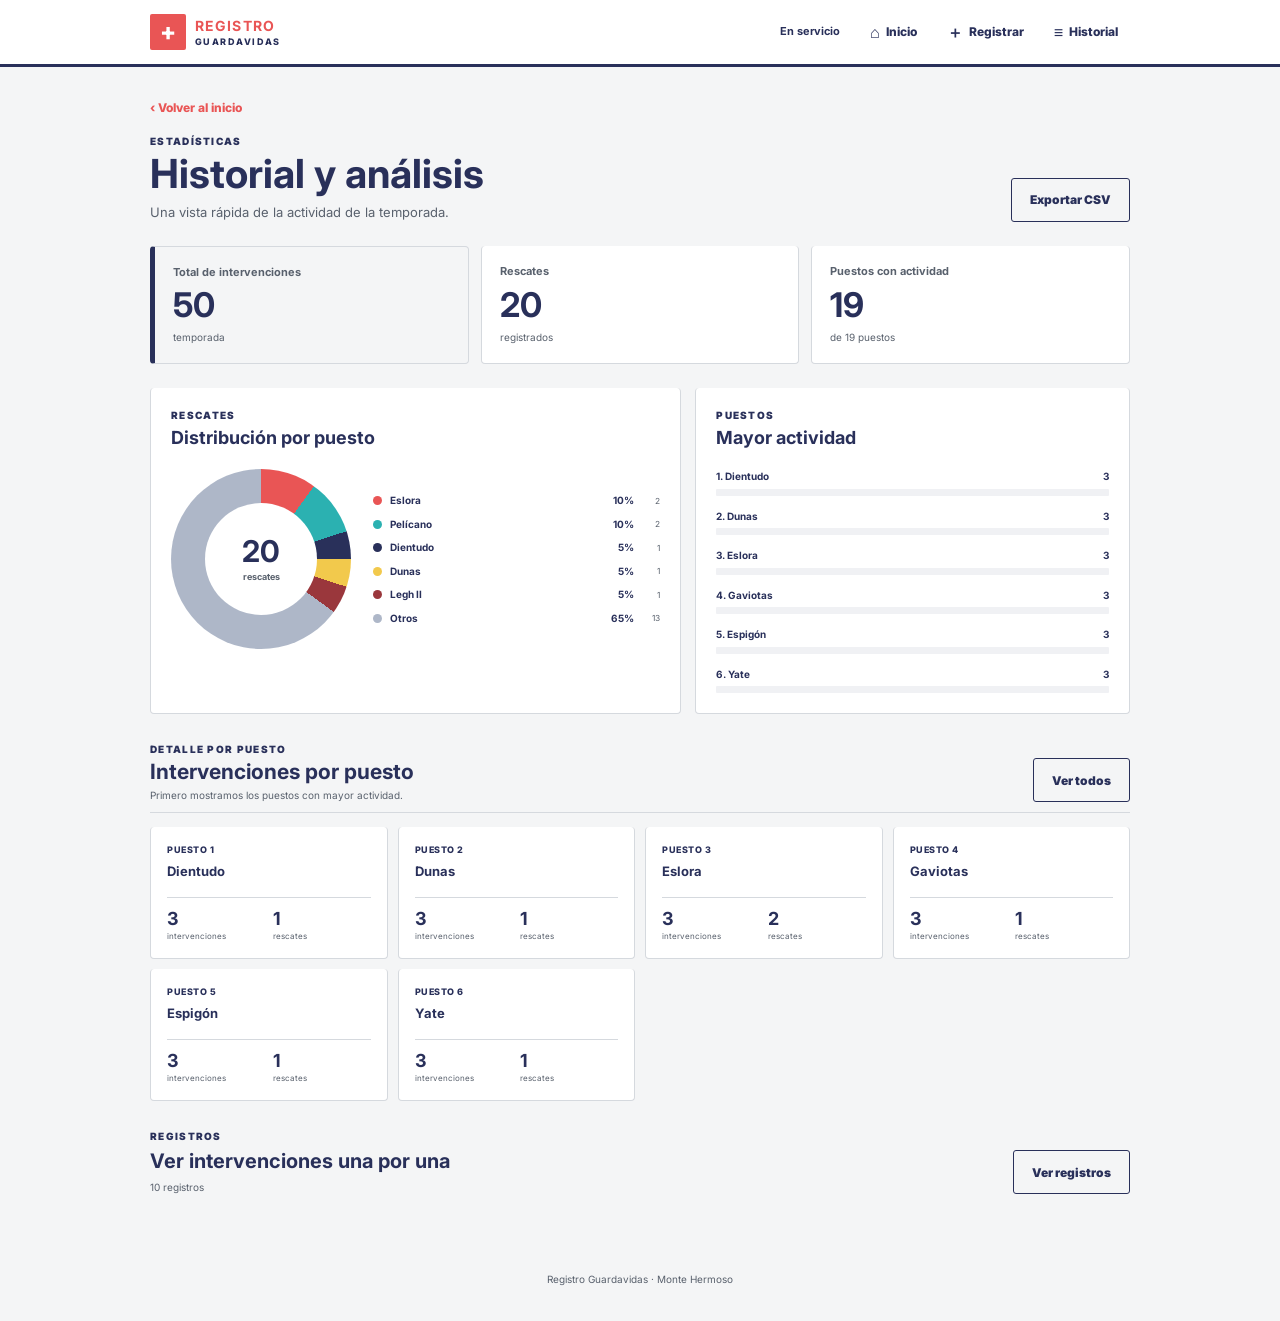
==== history.html @ 240eef33 "Volver al diseño anterior a la unificación visual" ====
<!DOCTYPE html>
<html lang="es">
<head>
  <meta charset="UTF-8">
  <meta name="viewport" content="width=device-width, initial-scale=1.0, viewport-fit=cover">
  <meta name="theme-color" content="#E95555">
  <meta name="description" content="Historial de intervenciones de guardavidas.">
  <title>Historial · Registro Guardavidas</title>
  <link rel="preconnect" href="https://fonts.googleapis.com">
  <link rel="preconnect" href="https://fonts.gstatic.com" crossorigin>
  <link href="https://fonts.googleapis.com/css2?family=Inter:wght@400;500;600;700;800&display=swap" rel="stylesheet">
  <link rel="stylesheet" href="css/style.css">
  <link rel="manifest" href="manifest.json">
</head>

<body class="page-history">
  <header class="app-header">
    <div class="app-header-inner">
      <a href="index.html" class="brand" aria-label="Registro Guardavidas - Inicio">
        <span class="brand-icon" aria-hidden="true">+</span>
        <span class="brand-copy">
          <strong>REGISTRO</strong>
          <small>GUARDAVIDAS</small>
        </span>
      </a>

      <div class="header-status">
        <span class="status-dot" aria-hidden="true"></span>
        <span>En servicio</span>
      </div>

      <button class="menu-btn" id="menuBtn" aria-label="Abrir menú" aria-expanded="false">☰</button>

      <nav class="nav" id="nav" aria-label="Navegación principal">
        <a href="index.html"><span class="nav-icon">⌂</span><span>Inicio</span></a>
        <a href="register.html"><span class="nav-icon">＋</span><span>Registrar</span></a>
        <a href="history.html" aria-current="page"><span class="nav-icon">≡</span><span>Historial</span></a>
      </nav>
    </div>
  </header>

  <main class="app-shell history-shell">
    <section class="history-page" aria-labelledby="history-title">
      <div class="history-page-head">
        <a href="index.html" class="back-link">‹ Volver al inicio</a>
        <span class="section-kicker">ESTADÍSTICAS</span>
        <div class="history-page-title">
          <div>
            <h1 id="history-title">Historial y análisis</h1>
            <p>Una vista rápida de la actividad de la temporada.</p>
          </div>
          <button class="btn btn-secondary small-btn" id="exportBtn" type="button">Exportar CSV</button>
        </div>
      </div>

      <section class="history-overview" aria-label="Resumen general">
        <article class="history-overview-card primary">
          <span>Total de intervenciones</span>
          <strong id="historyTotal">0</strong>
          <small>temporada</small>
        </article>

        <article class="history-overview-card">
          <span>Rescates</span>
          <strong id="historyRescues">0</strong>
          <small>registrados</small>
        </article>

        <article class="history-overview-card">
          <span>Puestos con actividad</span>
          <strong id="historyActivePosts">0</strong>
          <small>de 19 puestos</small>
        </article>
      </section>

      <section class="analytics-grid" aria-label="Gráficos">
        <article class="analytics-card rescue-chart-card">
          <div class="analytics-card-head">
            <div>
              <span class="section-kicker">RESCATES</span>
              <h2>Distribución por puesto</h2>
            </div>
          </div>

          <div class="donut-layout">
            <div class="donut-chart" id="rescueDonut" aria-label="Distribución porcentual de rescates por puesto">
              <div class="donut-center">
                <strong id="rescueDonutTotal">0</strong>
                <span>rescates</span>
              </div>
            </div>

            <div class="donut-legend" id="rescueLegend"></div>
          </div>
        </article>

        <article class="analytics-card">
          <div class="analytics-card-head">
            <div>
              <span class="section-kicker">PUESTOS</span>
              <h2>Mayor actividad</h2>
            </div>
          </div>

          <div class="post-ranking" id="postRanking"></div>
        </article>
      </section>

      <section class="posts-section" aria-labelledby="posts-title">
        <div class="section-bar posts-heading">
          <div>
            <span class="section-kicker">DETALLE POR PUESTO</span>
            <h2 id="posts-title">Intervenciones por puesto</h2>
            <p class="section-helper">Primero mostramos los puestos con mayor actividad.</p>
          </div>
          <button type="button" class="btn btn-secondary small-btn" id="togglePostsBtn" aria-expanded="false">Ver todos</button>
        </div>

        <div class="post-cards-grid" id="postCards"></div>
      </section>

      <section class="records-section" aria-labelledby="records-title">
        <div class="records-toggle-row">
          <div>
            <span class="section-kicker">REGISTROS</span>
            <h2 id="records-title">Ver intervenciones una por una</h2>
            <p class="section-helper" id="recordsCount">0 registros</p>
          </div>
          <button class="btn btn-secondary small-btn" id="toggleRecordsBtn" type="button" aria-expanded="false">
            Ver registros
          </button>
        </div>

        <div class="records-panel" id="recordsPanel" hidden>
          <div class="filters-card">
            <div class="filters">
              <div class="field">
                <label for="filterMonth">Mes</label>
                <input type="month" id="filterMonth">
              </div>

              <div class="field">
                <label for="filterType">Tipo</label>
                <select id="filterType">
                  <option value="">Todos</option>
                  <option value="Rescate">Rescate</option>
                  <option value="Asistencia en agua">Asistencia en agua</option>
                  <option value="Asistencia fuera del agua">Asistencia fuera del agua</option>
                  <option value="Primeros auxilios">Primeros auxilios</option>
                  <option value="Rescate con semirrígido">Rescate con semirrígido</option>
                  <option value="Prevención">Prevención</option>
                  <option value="Otro">Otro</option>
                </select>
              </div>

              <div class="field">
                <label for="filterPost">Puesto</label>
                <select id="filterPost">
                  <option value="">Todos los puestos</option>
                  <option value="Dientudo">1 - Dientudo</option>
                  <option value="Dunas">2 - Dunas</option>
                  <option value="Eslora">3 - Eslora</option>
                  <option value="Gaviotas">4 - Gaviotas</option>
                  <option value="Espigón">5 - Espigón</option>
                  <option value="Yate">6 - Yate</option>
                  <option value="Tamarisco">7 - Tamarisco</option>
                  <option value="Piedra Buena">8 - Piedra Buena</option>
                  <option value="Legh II">9 - Legh II</option>
                  <option value="Puesto Central">10 - Puesto Central</option>
                  <option value="Pelícano">11 - Pelícano</option>
                  <option value="Asolú">12 - Asolú</option>
                  <option value="Rambla">13 - Rambla</option>
                  <option value="Peatonal">14 - Peatonal</option>
                  <option value="Goleta">15 - Goleta</option>
                  <option value="Complejo">16 - Complejo</option>
                  <option value="Sorzales">17 - Sorzales</option>
                  <option value="Gavilán">18 - Gavilán</option>
                  <option value="Villa Caballero">19 - Villa Caballero</option>
                </select>
              </div>
            </div>
          </div>

          <div class="history-list" id="historyList"></div>

          <div class="empty-state" id="emptyState">
            <span class="empty-icon">＋</span>
            <strong>No hay registros con esos filtros</strong>
            <p>Probá cambiando el mes, tipo o puesto.</p>
          </div>
        </div>
      </section>
    </section>
  </main>

  <footer class="app-footer">
    <span>Registro Guardavidas · Monte Hermoso</span>
  </footer>

  <script src="js/app.js"></script>
</body>
</html>
---- css/style.css ----
* {
  margin: 0;
  padding: 0;
  box-sizing: border-box;
}

:root {
  --red: #E95555;
  --red-dark: #9A373C;
  --red-soft: #FCEAEA;
  --blue: #29305A;
  --blue-soft: #ECEEF6;
  --green: #2BB1B1;
  --green-soft: #E7F7F7;
  --white: #ffffff;
  --background: #F7F7F5;
  --surface: #ffffff;
  --text: #29305A;
  --muted: #697080;
  --border: #E2E3E8;
  --shadow: 0 8px 24px rgba(41, 48, 90, 0.10);
  --shadow-soft: 0 4px 14px rgba(41, 48, 90, 0.07);
  --radius-lg: 20px;
  --radius-md: 14px;
  --max-width: 980px;
}

html {
  scroll-behavior: smooth;
  background: var(--background);
}

body {
  min-height: 100vh;
  font-family: 'Poppins', Arial, Helvetica, sans-serif;
  background: var(--background);
  color: var(--text);
  line-height: 1.45;
}

button,
input,
select,
textarea {
  font: inherit;
}

a {
  color: inherit;
  text-decoration: none;
}

button,
a,
input,
select,
textarea {
  -webkit-tap-highlight-color: transparent;
}

.app-header {
  position: sticky;
  top: 0;
  z-index: 100;
  border-bottom: 1px solid var(--border);
  background: rgba(255, 255, 255, 0.97);
  backdrop-filter: blur(12px);
}

.app-header-inner {
  width: min(var(--max-width), calc(100% - 32px));
  min-height: 64px;
  margin: 0 auto;
  display: flex;
  align-items: center;
  gap: 18px;
}

.brand {
  display: flex;
  align-items: center;
  gap: 9px;
  margin-right: auto;
}

.brand-icon {
  width: 36px;
  height: 36px;
  display: grid;
  place-items: center;
  border-radius: 11px;
  background: #E95555;
  color: var(--white);
  font-size: 24px;
  font-weight: 800;
  line-height: 1;
}

.brand-copy strong,
.brand-copy small {
  display: block;
  line-height: 1;
}

.brand-copy strong {
  color: #9A373C;
  font-size: 14px;
  letter-spacing: 0.08em;
}

.brand-copy small {
  margin-top: 4px;
  color: var(--blue);
  font-size: 9px;
  font-weight: 800;
  letter-spacing: 0.16em;
}

.header-status {
  display: inline-flex;
  align-items: center;
  gap: 7px;
  padding: 7px 10px;
  border-radius: 999px;
  background: var(--green-soft);
  color: var(--green);
  font-size: 11px;
  font-weight: 800;
}

.status-dot {
  width: 7px;
  height: 7px;
  border-radius: 50%;
  background: currentColor;
}

.nav {
  display: flex;
  align-items: center;
  gap: 6px;
}

.nav a {
  min-height: 40px;
  padding: 0 12px;
  display: inline-flex;
  align-items: center;
  gap: 6px;
  border-radius: 10px;
  color: var(--blue);
  font-size: 12px;
  font-weight: 800;
}

.nav a:hover {
  background: #f3f5f6;
}

.nav-icon {
  font-size: 16px;
  line-height: 1;
}

.menu-btn {
  display: none;
}

.app-shell {
  width: min(var(--max-width), calc(100% - 32px));
  margin: 0 auto;
  padding: 28px 0 54px;
}

.home-screen {
  scroll-margin-top: 88px;
}

.screen-top {
  margin-bottom: 20px;
  display: flex;
  align-items: flex-end;
  justify-content: space-between;
  gap: 16px;
}

.location-label,
.section-kicker,
.card-label {
  display: block;
  color: var(--red);
  font-size: 10px;
  font-weight: 900;
  letter-spacing: 0.13em;
}

.screen-title {
  margin-top: 3px;
  color: var(--blue);
  font-size: 28px;
  line-height: 1.05;
  letter-spacing: -0.025em;
}

.title-weather-row {
  margin-top: 3px;
  display: flex;
  align-items: center;
  gap: 12px;
}

.title-weather-row .screen-title {
  margin-top: 0;
}

.weather-chip {
  min-height: 44px;
  padding: 6px 10px;
  display: inline-flex;
  align-items: center;
  gap: 8px;
  border: 1px solid var(--border);
  border-radius: 12px;
  background: var(--surface);
  box-shadow: var(--shadow-soft);
}

.weather-copy {
  display: flex;
  flex-direction: column;
  gap: 3px;
}

.weather-main {
  display: flex;
  align-items: center;
  gap: 6px;
}

.weather-icon {
  font-size: 20px;
  line-height: 1;
}

.weather-temp {
  color: var(--blue);
  font-size: 17px;
  line-height: 1;
}

.weather-label {
  max-width: 128px;
  color: var(--muted);
  font-size: 10px;
  font-weight: 600;
  line-height: 1.15;
}

.weather-wind {
  color: var(--green);
  font-size: 9px;
  font-weight: 700;
  line-height: 1.1;
  white-space: nowrap;
}

.screen-date {
  margin-top: 5px;
  color: var(--muted);
  font-size: 13px;
  text-transform: capitalize;
}

.post-chip {
  min-width: 126px;
  padding: 10px 12px;
  border: 1px solid var(--border);
  border-radius: 12px;
  background: var(--surface);
  text-align: right;
  box-shadow: var(--shadow-soft);
}

.post-chip span,
.post-chip strong {
  display: block;
}

.post-chip span {
  color: var(--muted);
  font-size: 10px;
}

.post-chip strong {
  margin-top: 2px;
  color: var(--blue);
  font-size: 12px;
}

.action-grid {
  display: grid;
  grid-template-columns: 1.3fr 1fr;
  gap: 12px;
}

.action-card {
  min-height: 92px;
  padding: 18px;
  display: flex;
  align-items: center;
  gap: 14px;
  border: 1px solid var(--border);
  border-radius: var(--radius-md);
  background: var(--surface);
  box-shadow: var(--shadow-soft);
  transition: transform 0.16s ease, box-shadow 0.16s ease;
}

.action-card:hover {
  transform: translateY(-2px);
  box-shadow: var(--shadow);
}

.action-card-primary {
  border-color: rgba(37, 167, 196, 0.24);
}

.action-icon {
  width: 46px;
  height: 46px;
  flex: 0 0 46px;
  display: grid;
  place-items: center;
  border-radius: 13px;
  background: #FCEAEA;
  color: var(--red);
  font-size: 28px;
  font-weight: 800;
}

.action-icon-blue {
  background: var(--blue-soft);
  color: var(--blue);
}

.action-copy {
  min-width: 0;
}

.action-copy strong,
.action-copy small {
  display: block;
}

.action-copy strong {
  color: var(--blue);
  font-size: 15px;
}

.action-copy small {
  margin-top: 3px;
  color: var(--muted);
  font-size: 11px;
}

.action-arrow {
  margin-left: auto;
  color: #9aa5ad;
  font-size: 28px;
  line-height: 1;
}

.today-panel {
  margin-top: 12px;
  padding: 20px;
  display: flex;
  align-items: center;
  justify-content: space-between;
  gap: 20px;
  border-radius: var(--radius-lg);
  background: var(--blue);
  color: var(--white);
  box-shadow: var(--shadow);
}

.today-panel-copy {
  display: flex;
  align-items: baseline;
  flex-wrap: wrap;
  gap: 7px 10px;
}

.today-panel .card-label {
  width: 100%;
  color: rgba(255, 255, 255, 0.62);
}

.today-panel strong {
  font-size: 44px;
  line-height: 1;
}

.today-panel small {
  color: rgba(255, 255, 255, 0.72);
  font-size: 12px;
}

.round-action {
  width: 48px;
  height: 48px;
  flex: 0 0 48px;
  display: grid;
  place-items: center;
  border-radius: 50%;
  background: var(--red);
  color: var(--white);
  font-size: 28px;
  font-weight: 700;
}

.app-section {
  margin-top: 28px;
  scroll-margin-top: 88px;
}

.section-bar {
  margin-bottom: 14px;
  display: flex;
  align-items: center;
  justify-content: space-between;
  gap: 14px;
}

.section-bar h2 {
  margin-top: 3px;
  color: var(--blue);
  font-size: 21px;
  line-height: 1.15;
}

.section-note {
  color: var(--muted);
  font-size: 11px;
}

.month-input {
  min-height: 40px;
  padding: 0 10px;
  border: 1px solid var(--border);
  border-radius: 10px;
  outline: none;
  background: var(--surface);
  color: var(--text);
}

.stats-grid {
  display: grid;
  grid-template-columns: repeat(5, 1fr);
  gap: 10px;
}

.stat-card {
  min-height: 126px;
  padding: 16px;
  display: flex;
  flex-direction: column;
  justify-content: space-between;
  border: 1px solid var(--border);
  border-radius: var(--radius-md);
  background: var(--surface);
  box-shadow: var(--shadow-soft);
}

.stat-card-highlight {
  border-color: rgba(37, 167, 196, 0.24);
  background: linear-gradient(180deg, #ffffff, #f0fbfd);
}

.stat-card span {
  color: var(--muted);
  font-size: 11px;
  font-weight: 800;
}

.stat-card strong {
  color: var(--blue);
  font-size: 34px;
  line-height: 1;
}

.stat-card-highlight strong {
  color: var(--red);
}

.stat-card small {
  color: var(--muted);
  font-size: 10px;
}

.intervention-form {
  display: grid;
  gap: 12px;
}

.form-block,
.filters-card {
  padding: 20px;
  border: 1px solid var(--border);
  border-radius: var(--radius-lg);
  background: var(--surface);
  box-shadow: var(--shadow-soft);
}

.form-block-title {
  margin-bottom: 18px;
  display: flex;
  align-items: center;
  gap: 10px;
}

.step-number {
  width: 32px;
  height: 32px;
  flex: 0 0 32px;
  display: grid;
  place-items: center;
  border-radius: 10px;
  background: var(--blue-soft);
  color: var(--blue);
  font-size: 12px;
  font-weight: 900;
}

.form-block-title strong,
.form-block-title small {
  display: block;
}

.form-block-title strong {
  color: var(--blue);
  font-size: 14px;
}

.form-block-title small {
  margin-top: 2px;
  color: var(--muted);
  font-size: 10px;
}

.form-row {
  display: grid;
  gap: 12px;
}

.form-row.two-columns {
  grid-template-columns: repeat(2, 1fr);
}

.field {
  margin-bottom: 14px;
}

.field-last,
.form-block .field:last-child {
  margin-bottom: 0;
}

.field label {
  display: block;
  margin-bottom: 6px;
  color: var(--blue);
  font-size: 11px;
  font-weight: 900;
}

.field input,
.field select,
.field textarea {
  width: 100%;
  min-height: 46px;
  padding: 11px 12px;
  border: 1px solid #ccd5db;
  border-radius: 10px;
  outline: none;
  background: #fbfcfc;
  color: var(--text);
  transition: border-color 0.16s ease, box-shadow 0.16s ease, background 0.16s ease;
}

.field textarea {
  resize: vertical;
}

.field input:focus,
.field select:focus,
.field textarea:focus {
  border-color: var(--blue);
  background: var(--white);
  box-shadow: 0 0 0 3px rgba(18, 49, 74, 0.08);
}

.btn {
  min-height: 46px;
  padding: 0 18px;
  display: inline-flex;
  align-items: center;
  justify-content: center;
  border: 1px solid transparent;
  border-radius: 12px;
  font-size: 12px;
  font-weight: 900;
  cursor: pointer;
}

.btn-primary {
  background: var(--red);
  color: var(--white);
}

.btn-primary:hover {
  background: var(--red-dark);
}

.btn-secondary {
  border-color: var(--border);
  background: var(--surface);
  color: var(--blue);
}

.submit-btn {
  width: 100%;
  min-height: 52px;
  margin-top: 2px;
  box-shadow: 0 6px 16px rgba(37, 167, 196, 0.20);
}

.form-message {
  min-height: 18px;
  text-align: center;
  color: var(--green);
  font-size: 11px;
  font-weight: 800;
}

.filters {
  display: grid;
  grid-template-columns: repeat(3, 1fr);
  gap: 10px;
}

.filters .field {
  margin-bottom: 0;
}

.history-list {
  display: grid;
  gap: 10px;
}

.history-card {
  display: grid;
  grid-template-columns: 105px minmax(160px, 0.72fr) minmax(220px, 1.2fr) auto;
  gap: 16px;
  align-items: center;
  padding: 17px;
  border: 1px solid var(--border);
  border-left: 4px solid var(--blue);
  border-radius: var(--radius-md);
  background: var(--surface);
  box-shadow: var(--shadow-soft);
}

.history-card.rescue {
  border-left-color: var(--red);
}

.history-card.boat {
  border-left-color: #d5a900;
}

.history-date strong,
.history-main strong {
  display: block;
  color: var(--blue);
}

.history-date strong {
  font-size: 13px;
}

.history-main strong {
  font-size: 13px;
}

.history-date span,
.history-main span,
.history-detail p {
  color: var(--muted);
  font-size: 11px;
}

.history-type {
  display: inline-flex;
  width: fit-content;
  margin-bottom: 5px;
  padding: 4px 7px;
  border-radius: 999px;
  background: var(--blue-soft);
  color: var(--blue);
  font-size: 9px;
  font-weight: 900;
}

.history-card.rescue .history-type {
  background: var(--red-soft);
  color: var(--red);
}

.history-actions {
  display: flex;
  justify-content: flex-end;
}

.delete-btn {
  padding: 7px 9px;
  border: 0;
  border-radius: 8px;
  background: #fff3f2;
  color: #9b4a45;
  font-size: 10px;
  font-weight: 800;
  cursor: pointer;
}

.empty-state {
  padding: 34px 20px;
  text-align: center;
  border: 1px dashed #cbd4da;
  border-radius: var(--radius-lg);
  background: rgba(255, 255, 255, 0.45);
  color: var(--muted);
}

.empty-icon {
  width: 42px;
  height: 42px;
  margin: 0 auto 10px;
  display: grid;
  place-items: center;
  border-radius: 50%;
  background: var(--red-soft);
  color: var(--red);
  font-size: 24px;
}

.empty-state strong {
  display: block;
  color: var(--blue);
  font-size: 14px;
}

.empty-state p {
  margin-top: 5px;
  font-size: 11px;
}

.empty-link {
  margin-top: 14px;
  display: inline-flex;
  color: var(--red);
  font-size: 11px;
  font-weight: 900;
}

.app-footer {
  padding: 24px 16px 34px;
  text-align: center;
  color: var(--muted);
  font-size: 10px;
}

@media (max-width: 820px) {
  .stats-grid {
    grid-template-columns: repeat(3, 1fr);
  }

  .history-card {
    grid-template-columns: 90px 1fr auto;
  }

  .history-detail {
    grid-column: 2 / 3;
  }
}

@media (max-width: 720px) {
  html,
  body {
    overflow-x: hidden;
  }

  .app-header {
    backdrop-filter: none;
  }

  body {
    padding-bottom: 76px;
  }

  .app-header-inner {
    width: min(100% - 24px, var(--max-width));
    min-height: 58px;
  }

  .brand-icon {
    width: 33px;
    height: 33px;
    border-radius: 10px;
    font-size: 22px;
  }

  .brand-copy strong {
    font-size: 12px;
  }

  .brand-copy small {
    font-size: 8px;
  }

  .header-status {
    padding: 6px 8px;
    font-size: 10px;
  }

  .menu-btn {
    display: none;
  }

  .nav,
  .nav.open {
    position: fixed !important;
    z-index: 300;
    left: 0 !important;
    right: 0 !important;
    top: auto !important;
    bottom: 0 !important;
    width: 100vw;
    margin: 0;
    transform: none;
    min-height: 68px;
    padding: 7px 12px calc(7px + env(safe-area-inset-bottom));
    display: grid;
    grid-template-columns: repeat(3, 1fr);
    gap: 6px;
    border: 0;
    border-top: 1px solid var(--border);
    border-radius: 0;
    background: rgba(255, 255, 255, 0.98);
    box-shadow: 0 -8px 24px rgba(18, 49, 74, 0.10);
    backdrop-filter: blur(12px);
  }

  .nav a {
    min-height: 52px;
    padding: 5px;
    display: flex;
    flex-direction: column;
    align-items: center;
    justify-content: center;
    gap: 3px;
    border-radius: 12px;
    font-size: 10px;
  }

  .nav a:active {
    background: var(--blue-soft);
  }

  .nav-icon {
    font-size: 19px;
  }

  .app-shell {
    width: min(100% - 24px, var(--max-width));
    padding-top: 20px;
    padding-bottom: 30px;
  }

  .screen-top {
    align-items: flex-start;
  }

  .screen-title {
    font-size: 25px;
  }

  .title-weather-row {
    gap: 8px;
  }

  .weather-chip {
    min-height: 40px;
    padding: 5px 8px;
    gap: 6px;
  }

  .weather-icon {
    font-size: 18px;
  }

  .weather-temp {
    font-size: 15px;
  }

  .weather-label {
    max-width: 92px;
    font-size: 9px;
  }

  .weather-wind {
    font-size: 8px;
  }

  .post-chip {
    min-width: 110px;
    padding: 8px 10px;
  }

  .action-grid {
    grid-template-columns: 1fr 1fr;
    gap: 9px;
  }

  .action-card {
    min-height: 112px;
    padding: 14px;
    flex-direction: column;
    align-items: flex-start;
    gap: 10px;
  }

  .action-card-primary {
    grid-column: 1 / -1;
    min-height: 82px;
    flex-direction: row;
    align-items: center;
  }

  .action-card:not(.action-card-primary) .action-arrow {
    display: none;
  }

  .action-icon {
    width: 42px;
    height: 42px;
    flex-basis: 42px;
  }

  .action-copy strong {
    font-size: 14px;
  }

  .today-panel {
    padding: 17px;
    border-radius: 16px;
  }

  .today-panel strong {
    font-size: 38px;
  }

  .round-action {
    width: 44px;
    height: 44px;
    flex-basis: 44px;
  }

  .app-section {
    margin-top: 24px;
  }

  .section-bar {
    align-items: flex-end;
  }

  .section-bar h2 {
    font-size: 19px;
  }

  .section-note {
    display: none;
  }

  .month-input {
    max-width: 145px;
  }

  .stats-grid {
    grid-template-columns: repeat(2, 1fr);
  }

  .stat-card {
    min-height: 112px;
    padding: 14px;
  }

  .stat-card strong {
    font-size: 31px;
  }

  .form-block,
  .filters-card {
    padding: 16px;
    border-radius: 16px;
  }

  .form-row.two-columns,
  .filters {
    grid-template-columns: 1fr;
  }

  .history-bar {
    align-items: center;
  }

  .small-btn {
    min-height: 40px;
    padding: 0 12px;
  }

  .history-card {
    grid-template-columns: 1fr;
    gap: 8px;
  }

  .history-detail {
    grid-column: auto;
  }

  .history-actions {
    justify-content: flex-start;
  }

  .app-footer {
    display: none;
  }
}

@media (max-width: 390px) {
  .header-status {
    display: none;
  }

  .weather-label {
    display: none;
  }

  .weather-wind {
    font-size: 8px;
  }

  .screen-top {
    gap: 10px;
  }

  .post-chip {
    min-width: 100px;
  }

  .action-grid {
    grid-template-columns: 1fr;
  }

  .action-card,
  .action-card-primary {
    grid-column: auto;
    min-height: 78px;
    flex-direction: row;
    align-items: center;
  }

  .action-card .action-arrow {
    display: block;
  }

  .stats-grid {
    grid-template-columns: 1fr 1fr;
  }
}

/* Identidad visual Puestos Guardavidas Monte Hermoso */
:root {
  --mh-red: #E95555;
  --mh-red-dark: #9A373C;
  --mh-turquoise: #2BB1B1;
  --mh-navy: #29305A;
  --mh-white: #FFFFFF;
}

.app-header {
  border-bottom: 3px solid var(--mh-red);
}

.brand-icon {
  background: var(--mh-red);
}

.brand-copy strong,
.location-label,
.section-kicker,
.card-label {
  color: var(--mh-red);
}

.header-status {
  background: #E7F7F7;
  color: #247F7F;
}

.action-card-primary {
  border-color: rgba(233, 85, 85, 0.30);
}

.action-card-primary .action-icon {
  background: #FCEAEA;
  color: var(--mh-red);
}

.action-icon-blue {
  background: #E7F7F7;
  color: var(--mh-turquoise);
}

.today-panel {
  background: linear-gradient(135deg, var(--mh-red), var(--mh-red-dark));
}

.round-action,
.btn-primary {
  background: var(--mh-red);
}

.btn-primary:hover {
  background: var(--mh-red-dark);
}

.stat-card-highlight {
  border-color: rgba(233, 85, 85, 0.25);
  background: linear-gradient(180deg, #FFFFFF, #FFF6F6);
}

.stat-card-highlight strong {
  color: var(--mh-red);
}

.step-number {
  background: #FCEAEA;
  color: var(--mh-red);
}

.nav a:active {
  background: #FCEAEA;
  color: var(--mh-red);
}

.empty-link {
  color: var(--mh-red);
}

.empty-icon {
  background: #FCEAEA;
  color: var(--mh-red);
}

.history-card.boat {
  border-left-color: var(--mh-turquoise);
}

@media (max-width: 720px) {
  .nav a:active {
    background: #FCEAEA;
  }
}

/* Pantalla de registro separada y confirmación */
.register-shell {
  max-width: 760px;
}

.register-page-head {
  margin-bottom: 20px;
}

.register-page-head h1 {
  margin-top: 4px;
  color: var(--blue);
  font-size: clamp(28px, 5vw, 40px);
  line-height: 1.05;
}

.register-page-head p {
  margin-top: 8px;
  color: var(--muted);
  font-size: 13px;
}

.back-link {
  margin-bottom: 18px;
  display: inline-flex;
  color: var(--red);
  font-size: 12px;
  font-weight: 800;
}

.season-section {
  margin-top: 34px;
}

.success-toast {
  position: fixed;
  z-index: 500;
  left: 50%;
  bottom: 28px;
  min-width: min(420px, calc(100% - 32px));
  padding: 13px 16px;
  display: flex;
  align-items: center;
  justify-content: center;
  gap: 9px;
  border-radius: 14px;
  background: #247f7f;
  color: #ffffff;
  box-shadow: 0 12px 30px rgba(41, 48, 90, 0.18);
  font-size: 12px;
  font-weight: 700;
  opacity: 0;
  pointer-events: none;
  transform: translate(-50%, 18px);
  transition: opacity 0.2s ease, transform 0.2s ease;
}

.success-toast.show {
  opacity: 1;
  transform: translate(-50%, 0);
}

.success-toast-icon {
  width: 24px;
  height: 24px;
  display: grid;
  place-items: center;
  border-radius: 50%;
  background: rgba(255, 255, 255, 0.18);
  font-size: 13px;
}

@media (max-width: 720px) {
  .success-toast {
    bottom: calc(82px + env(safe-area-inset-bottom));
  }

  .register-shell {
    padding-top: 18px;
  }

  .register-page-head p {
    font-size: 12px;
  }
}


/* Pantalla de historial separada */
.history-shell {
  max-width: 980px;
}

.history-page-head {
  margin-bottom: 20px;
}

.history-page-title {
  margin-top: 4px;
  display: flex;
  align-items: flex-end;
  justify-content: space-between;
  gap: 18px;
}

.history-page-title h1 {
  color: var(--blue);
  font-size: clamp(28px, 5vw, 40px);
  line-height: 1.05;
}

.history-page-title p {
  margin-top: 8px;
  color: var(--muted);
  font-size: 13px;
}

@media (max-width: 720px) {
  .history-page-title {
    align-items: stretch;
    flex-direction: column;
  }

  .history-page-title .small-btn {
    width: 100%;
  }

  .history-page-title p {
    font-size: 12px;
  }
}


/* Historial analítico */
.history-overview {
  margin: 24px 0;
  display: grid;
  grid-template-columns: repeat(3, 1fr);
  gap: 12px;
}

.history-overview-card {
  min-height: 118px;
  padding: 18px;
  display: flex;
  flex-direction: column;
  justify-content: space-between;
  border: 1px solid var(--border);
  border-radius: var(--radius-md);
  background: var(--surface);
  box-shadow: var(--shadow-soft);
}

.history-overview-card.primary {
  border-color: rgba(233, 85, 85, 0.28);
  background: linear-gradient(180deg, #ffffff, #fff5f5);
}

.history-overview-card span {
  color: var(--muted);
  font-size: 11px;
  font-weight: 700;
}

.history-overview-card strong {
  color: var(--blue);
  font-size: 34px;
  line-height: 1;
}

.history-overview-card.primary strong {
  color: var(--red);
}

.history-overview-card small {
  color: var(--muted);
  font-size: 10px;
}

.analytics-grid {
  display: grid;
  grid-template-columns: 1.1fr 0.9fr;
  gap: 14px;
}

.analytics-card {
  padding: 20px;
  border: 1px solid var(--border);
  border-radius: var(--radius-lg);
  background: var(--surface);
  box-shadow: var(--shadow-soft);
}

.analytics-card-head {
  margin-bottom: 18px;
}

.analytics-card-head h2 {
  margin-top: 3px;
  color: var(--blue);
  font-size: 18px;
}

.donut-layout {
  display: grid;
  grid-template-columns: 180px 1fr;
  gap: 22px;
  align-items: center;
}

.donut-chart {
  width: 180px;
  height: 180px;
  position: relative;
  border-radius: 50%;
  background: #eceef2;
}

.donut-chart::after {
  content: "";
  position: absolute;
  inset: 34px;
  border-radius: 50%;
  background: var(--surface);
}

.donut-center {
  position: absolute;
  z-index: 2;
  inset: 0;
  display: grid;
  place-content: center;
  text-align: center;
}

.donut-center strong {
  color: var(--blue);
  font-size: 30px;
  line-height: 1;
}

.donut-center span {
  margin-top: 4px;
  color: var(--muted);
  font-size: 9px;
  font-weight: 700;
}

.donut-legend {
  display: grid;
  gap: 9px;
}

.donut-legend-item {
  display: grid;
  grid-template-columns: 9px minmax(0, 1fr) auto auto;
  gap: 8px;
  align-items: center;
  color: var(--muted);
  font-size: 10px;
}

.legend-dot {
  width: 9px;
  height: 9px;
  border-radius: 50%;
}

.legend-name {
  overflow: hidden;
  color: var(--blue);
  font-weight: 700;
  text-overflow: ellipsis;
  white-space: nowrap;
}

.donut-legend-item strong {
  color: var(--blue);
  font-size: 10px;
}

.donut-legend-item small {
  min-width: 18px;
  text-align: right;
}

.post-ranking {
  display: grid;
  gap: 13px;
}

.ranking-row {
  display: grid;
  gap: 5px;
}

.ranking-label {
  display: flex;
  align-items: center;
  justify-content: space-between;
  gap: 12px;
  color: var(--blue);
  font-size: 10px;
  font-weight: 700;
}

.ranking-track {
  height: 7px;
  overflow: hidden;
  border-radius: 999px;
  background: #f0f1f4;
}

.ranking-track span {
  height: 100%;
  display: block;
  border-radius: inherit;
  background: linear-gradient(90deg, var(--red), var(--red-dark));
}

.analytics-empty {
  color: var(--muted);
  font-size: 11px;
}

.posts-section,
.records-section {
  margin-top: 28px;
}

.post-cards-grid {
  display: grid;
  grid-template-columns: repeat(4, 1fr);
  gap: 10px;
}

.post-stat-card {
  min-height: 132px;
  padding: 16px;
  display: flex;
  flex-direction: column;
  align-items: stretch;
  border: 1px solid var(--border);
  border-radius: var(--radius-md);
  background: var(--surface);
  color: inherit;
  text-align: left;
  box-shadow: var(--shadow-soft);
  cursor: pointer;
  transition: transform 0.16s ease, border-color 0.16s ease;
}

.post-stat-card:hover {
  transform: translateY(-2px);
  border-color: rgba(233, 85, 85, 0.35);
}

.post-number {
  color: var(--red);
  font-size: 9px;
  font-weight: 800;
  letter-spacing: 0.06em;
  text-transform: uppercase;
}

.post-name {
  margin-top: 5px;
  min-height: 34px;
  color: var(--blue);
  font-size: 13px;
}

.post-stat-values {
  margin-top: auto;
  padding-top: 12px;
  display: grid;
  grid-template-columns: 1fr 1fr;
  gap: 8px;
  border-top: 1px solid var(--border);
}

.post-stat-values span {
  display: flex;
  flex-direction: column;
}

.post-stat-values strong {
  color: var(--blue);
  font-size: 18px;
  line-height: 1;
}

.post-stat-values small {
  margin-top: 3px;
  color: var(--muted);
  font-size: 8px;
}

.records-toggle-row {
  display: flex;
  align-items: flex-end;
  justify-content: space-between;
  gap: 16px;
}

.records-toggle-row h2 {
  margin-top: 3px;
  color: var(--blue);
  font-size: 20px;
}

.records-panel {
  margin-top: 14px;
}

.records-panel[hidden] {
  display: none;
}

.records-panel .history-list {
  margin-top: 12px;
}

@media (max-width: 820px) {
  .post-cards-grid {
    grid-template-columns: repeat(3, 1fr);
  }

  .analytics-grid {
    grid-template-columns: 1fr;
  }
}

@media (max-width: 720px) {
  .history-overview {
    grid-template-columns: repeat(3, 1fr);
    gap: 8px;
  }

  .history-overview-card {
    min-height: 104px;
    padding: 13px;
  }

  .history-overview-card strong {
    font-size: 28px;
  }

  .donut-layout {
    grid-template-columns: 132px 1fr;
    gap: 14px;
  }

  .donut-chart {
    width: 132px;
    height: 132px;
  }

  .donut-chart::after {
    inset: 25px;
  }

  .donut-center strong {
    font-size: 24px;
  }

  .post-cards-grid {
    grid-template-columns: repeat(2, 1fr);
  }

  .post-stat-card {
    min-height: 122px;
    padding: 13px;
  }

  .records-toggle-row {
    align-items: stretch;
    flex-direction: column;
  }

  .records-toggle-row .small-btn {
    width: 100%;
  }
}

@media (max-width: 390px) {
  .history-overview-card span {
    font-size: 9px;
  }

  .history-overview-card strong {
    font-size: 25px;
  }

  .donut-layout {
    grid-template-columns: 1fr;
    justify-items: center;
  }

  .donut-legend {
    width: 100%;
  }
}


/* Resúmenes de temporada y mes: total destacado a todo lo ancho */
.season-section .stats-grid,
.summary-section .stats-grid {
  grid-template-columns: repeat(4, 1fr);
}

.season-section .stat-card-highlight,
.summary-section .stat-card-highlight {
  grid-column: 1 / -1;
  min-height: 96px;
  display: grid;
  grid-template-columns: 1fr auto;
  grid-template-rows: auto auto;
  align-items: center;
  column-gap: 18px;
}

.season-section .stat-card-highlight > span,
.summary-section .stat-card-highlight > span {
  grid-column: 1;
  grid-row: 1;
  align-self: end;
}

.season-section .stat-card-highlight > small,
.summary-section .stat-card-highlight > small {
  grid-column: 1;
  grid-row: 2;
  align-self: start;
}

.season-section .stat-card-highlight > strong,
.summary-section .stat-card-highlight > strong {
  grid-column: 2;
  grid-row: 1 / 3;
  font-size: 44px;
}

@media (max-width: 720px) {
  .season-section .stats-grid,
  .summary-section .stats-grid {
    grid-template-columns: repeat(2, 1fr);
  }

  .season-section .stat-card-highlight,
  .summary-section .stat-card-highlight {
    min-height: 88px;
    padding: 15px 16px;
  }

  .season-section .stat-card-highlight > strong,
  .summary-section .stat-card-highlight > strong {
    font-size: 38px;
  }
}


/* Rediseño UX/UI basado en heurísticas, Gestalt y Laws of UX */
.nav a[aria-current="page"] {
  background: var(--red-soft);
  color: var(--red-dark);
}

.nav a,
.btn,
.primary-action,
.delete-btn {
  min-height: 44px;
}

.section-helper {
  margin-top: 4px;
  color: var(--muted);
  font-size: 10px;
}

.optional {
  color: var(--muted);
  font-size: 9px;
  font-weight: 500;
}

.form-progress-wrap {
  margin-bottom: 14px;
  padding: 15px 16px 13px;
  border: 1px solid var(--border);
  border-radius: 10px;
  background: var(--surface);
  box-shadow: var(--shadow-soft);
}

.form-progress {
  list-style: none;
  display: grid;
  grid-template-columns: repeat(3, 1fr);
  gap: 8px;
}

.form-progress li {
  display: flex;
  align-items: center;
  gap: 8px;
  color: var(--muted);
  font-size: 10px;
  font-weight: 700;
}

.form-progress li > span {
  width: 28px;
  height: 28px;
  flex: 0 0 28px;
  display: grid;
  place-items: center;
  border: 1px solid var(--border);
  border-radius: 50%;
  background: #fff;
  color: var(--muted);
  font-size: 10px;
  font-weight: 800;
}

.form-progress li.is-current {
  color: var(--blue);
}

.form-progress li.is-current > span {
  border-color: var(--red);
  background: var(--red);
  color: #fff;
}

.form-progress li.is-complete > span {
  border-color: var(--green);
  background: var(--green-soft);
  color: #247f7f;
}

.progress-track {
  height: 4px;
  margin-top: 13px;
  overflow: hidden;
  border-radius: 999px;
  background: #ECEEF1;
}

.progress-track span {
  width: 33.333%;
  height: 100%;
  display: block;
  border-radius: inherit;
  background: var(--red);
  transition: width .2s ease;
}

.form-step {
  padding: 20px;
  border: 1px solid var(--border);
  border-radius: 12px;
  background: var(--surface);
  box-shadow: var(--shadow-soft);
}

.form-step[hidden] {
  display: none;
}

.form-step-head {
  margin-bottom: 18px;
  padding-bottom: 13px;
  border-bottom: 1px solid var(--border);
}

.step-label {
  color: var(--red);
  font-size: 9px;
  font-weight: 800;
  letter-spacing: .08em;
  text-transform: uppercase;
}

.form-step-head h2 {
  margin-top: 3px;
  color: var(--blue);
  font-size: 20px;
}

.form-step-head p {
  margin-top: 4px;
  color: var(--muted);
  font-size: 11px;
}

.form-actions {
  margin-top: 8px;
  display: grid;
  grid-template-columns: auto minmax(180px, 1fr);
  gap: 10px;
}

.form-actions.one-action {
  grid-template-columns: 1fr;
}

.registration-summary {
  margin-bottom: 18px;
  padding: 13px;
  display: grid;
  grid-template-columns: repeat(2, 1fr);
  gap: 10px;
  border: 1px solid var(--border);
  border-radius: 10px;
  background: #F8F9FA;
}

.registration-summary span,
.registration-summary strong {
  display: block;
}

.registration-summary span {
  color: var(--muted);
  font-size: 9px;
}

.registration-summary strong {
  margin-top: 2px;
  color: var(--blue);
  font-size: 11px;
}

.form-feedback {
  min-height: 18px;
  color: var(--red-dark);
  font-size: 10px;
  font-weight: 700;
}

.form-step.step-validated input:invalid,
.form-step.step-validated select:invalid,
.form-step.step-validated textarea:invalid {
  border-color: var(--red);
  background: #FFF8F8;
}

.posts-heading {
  align-items: flex-end;
}

.post-stat-card.is-extra-post {
  display: none;
}

.post-cards-grid.show-all .post-stat-card.is-extra-post {
  display: flex;
}

.success-toast {
  justify-content: flex-start;
}

.success-toast-copy {
  flex: 1;
}

.toast-action {
  min-height: 36px;
  padding: 0 10px;
  border: 0;
  border-radius: 8px;
  background: #fff;
  color: var(--blue);
  cursor: pointer;
  font-size: 9px;
  font-weight: 800;
}

@media (max-width: 720px) {
  .nav a {
    min-height: 54px;
  }

  .form-progress-wrap {
    padding: 12px 10px;
  }

  .form-progress li {
    flex-direction: column;
    gap: 5px;
    text-align: center;
  }

  .form-progress li small {
    font-size: 8px;
  }

  .form-step {
    padding: 16px;
  }

  .form-actions {
    grid-template-columns: 1fr 1fr;
  }

  .registration-summary {
    grid-template-columns: 1fr;
  }

  .posts-heading {
    align-items: stretch;
    flex-direction: column;
  }

  .posts-heading .small-btn {
    width: 100%;
  }
}


/* Identidad institucional: seguridad, servicio público y lectura rápida */
:root {
  --radius-lg: 6px;
  --radius-md: 4px;
  --shadow: none;
  --shadow-soft: none;
  --background: #F4F5F6;
  --surface: #FFFFFF;
  --border: #D5D9DE;
  --muted: #59616D;
}

body {
  font-family: "Inter", Arial, Helvetica, sans-serif;
}

.app-header {
  border-bottom: 3px solid var(--red);
  background: #FFFFFF;
  box-shadow: none;
  backdrop-filter: none;
}

.brand-icon {
  border-radius: 2px;
}

.header-status {
  padding: 0;
  border: 0;
  border-radius: 0;
  background: transparent;
  color: var(--navy);
  font-weight: 700;
}

.status-dot {
  background: var(--turquoise-dark);
}

.nav a {
  border-radius: 0;
  background: transparent;
}

.nav a:hover {
  background: #F5F5F5;
}

.nav a[aria-current="page"] {
  position: relative;
  background: transparent;
  color: var(--red-dark);
}

.nav a[aria-current="page"]::after {
  content: "";
  position: absolute;
  left: 12px;
  right: 12px;
  bottom: 2px;
  height: 2px;
  background: var(--red);
}

.weather-chip,
.post-chip {
  border-radius: 3px;
  box-shadow: none;
}

.weather-chip {
  border-left: 3px solid var(--turquoise);
}

.post-chip {
  border-left: 3px solid var(--navy);
}

.today-panel {
  padding: 20px 22px;
  border: 1px solid var(--border);
  border-left: 5px solid var(--red);
  border-radius: 4px;
  background: #FFFFFF;
  color: var(--navy);
  box-shadow: none;
}

.today-panel .card-label,
.today-panel small {
  color: var(--muted);
}

.today-panel strong {
  color: var(--navy);
}

.today-action {
  min-height: 48px;
  padding: 0 15px;
  display: inline-flex;
  align-items: center;
  justify-content: center;
  gap: 7px;
  border: 1px solid var(--red-dark);
  border-radius: 3px;
  background: var(--red);
  color: #FFFFFF;
  font-size: 11px;
  font-weight: 700;
}

.today-action span {
  font-size: 18px;
  line-height: 1;
}

.today-action strong {
  color: #FFFFFF;
  font-size: 11px;
}

.app-section {
  padding-top: 4px;
}

.section-bar {
  padding-bottom: 10px;
  border-bottom: 1px solid var(--border);
}

.section-kicker {
  color: var(--red-dark);
}

.stat-card,
.history-overview-card,
.analytics-card,
.post-stat-card,
.filters-card,
.form-progress-wrap,
.form-step,
.registration-summary,
.records-toggle-row,
.empty-state {
  border-radius: 4px;
  box-shadow: none;
}

.stat-card {
  border-top: 3px solid var(--navy);
  background: #FFFFFF;
}

.stat-card-highlight {
  border: 1px solid var(--border);
  border-left: 5px solid var(--red);
  background: #FFFFFF;
}

.stat-card-highlight strong {
  color: var(--red-dark);
}

.history-overview-card.primary {
  border: 1px solid var(--border);
  border-left: 5px solid var(--red);
  background: #FFFFFF;
}

.history-overview-card:not(.primary) {
  border-top: 3px solid var(--navy);
}

.analytics-card {
  border-top: 3px solid var(--navy);
}

.post-stat-card {
  border-top: 3px solid var(--navy);
}

.post-stat-card:hover {
  transform: none;
  border-color: var(--border-strong);
  border-top-color: var(--red);
}

.ranking-track,
.ranking-track span,
.progress-track,
.progress-track span {
  border-radius: 1px;
}

.btn,
.small-btn,
.delete-btn,
.toast-action {
  border-radius: 3px;
}

.btn-primary {
  background: var(--red-dark);
}

.btn-primary:hover {
  background: #7F2E33;
}

.btn-secondary {
  background: #FFFFFF;
}

.field input,
.field select,
.field textarea {
  border-radius: 3px;
  background: #FFFFFF;
}

.form-progress-wrap {
  border-top: 3px solid var(--navy);
}

.form-progress li > span {
  border-radius: 2px;
}

.form-progress li.is-current > span {
  background: var(--red-dark);
}

.form-progress li.is-complete > span {
  background: #FFFFFF;
  color: var(--turquoise-dark);
}

.form-step {
  border-top: 3px solid var(--navy);
}

.registration-summary {
  border-left: 3px solid var(--navy);
  background: #F7F8F9;
}

.history-card {
  border-radius: 3px;
  box-shadow: none;
}

.history-type {
  border-radius: 2px;
}

.empty-icon {
  border-radius: 2px;
}

.success-toast {
  border-radius: 3px;
  background: var(--navy);
  box-shadow: 0 8px 22px rgba(41, 48, 90, 0.18);
}

.success-toast-icon {
  border-radius: 2px;
}

@media (max-width: 720px) {
  .nav {
    background: #FFFFFF;
    box-shadow: 0 -1px 0 var(--border);
  }

  .nav a {
    border-radius: 0;
  }

  .nav a[aria-current="page"] {
    background: transparent;
  }

  .nav a[aria-current="page"]::after {
    left: 20%;
    right: 20%;
    bottom: 1px;
  }

  .today-panel {
    border-radius: 3px;
  }

  .today-action {
    width: 100%;
    min-height: 50px;
  }
}


/* Acción positiva en los pasos del registro */
.form-next {
  border-color: #2F7D4A;
  background: #2F7D4A;
  color: #FFFFFF;
}

.form-next:hover {
  border-color: #25643C;
  background: #25643C;
}

.form-next:focus-visible {
  outline-color: rgba(47, 125, 74, 0.28);
}


/* Progreso del formulario en verde */
.form-progress li.is-current > span {
  border-color: #2F7D4A;
  background: #2F7D4A;
  color: #FFFFFF;
}

.form-progress li.is-complete > span {
  border-color: #2F7D4A;
  background: #EAF5EE;
  color: #2F7D4A;
}

.progress-track span {
  background: #2F7D4A;
}

.form-progress li.is-current,
.form-progress li.is-complete {
  color: #244A32;
}


/* Acento amarillo de seguridad */
:root {
  --yellow: #F2C94C;
  --yellow-dark: #C99D12;
  --yellow-soft: #FFF7D6;
}

.form-next {
  border-color: var(--yellow-dark);
  background: var(--yellow);
  color: var(--navy);
}

.form-next:hover {
  border-color: var(--yellow-dark);
  background: #E4B82F;
  color: var(--navy);
}

.form-next:focus-visible {
  outline-color: rgba(242, 201, 76, 0.35);
}

.form-progress li.is-current > span {
  border-color: var(--yellow-dark);
  background: var(--yellow);
  color: var(--navy);
}

.form-progress li.is-complete > span {
  border-color: var(--yellow-dark);
  background: var(--yellow-soft);
  color: var(--navy);
}

.progress-track span {
  background: var(--yellow);
}

.form-progress li.is-current,
.form-progress li.is-complete {
  color: var(--navy);
}


/* Identidad visual de la sección Registrar: amarillo de seguridad */
.page-register .app-header {
  border-bottom-color: var(--yellow);
}

.page-register .nav a[aria-current="page"] {
  color: var(--navy);
}

.page-register .nav a[aria-current="page"]::after {
  background: var(--yellow-dark);
}

.page-register .section-kicker,
.page-register .step-label {
  color: var(--yellow-dark);
}

.page-register .back-link {
  color: var(--navy);
}

.page-register .form-progress-wrap {
  border-top-color: var(--yellow-dark);
}

.page-register .form-step {
  border-top-color: var(--yellow-dark);
}

.page-register .registration-summary {
  border-left-color: var(--yellow-dark);
  background: var(--yellow-soft);
}

.page-register .btn-primary {
  border-color: var(--yellow-dark);
  background: var(--yellow);
  color: var(--navy);
}

.page-register .btn-primary:hover {
  background: #E4B82F;
  color: var(--navy);
}

.page-register .form-actions .form-back {
  border-color: var(--border-strong);
  background: #FFFFFF;
  color: var(--navy);
}

.page-register .form-step.step-validated input:invalid,
.page-register .form-step.step-validated select:invalid,
.page-register .form-step.step-validated textarea:invalid {
  border-color: var(--red);
  background: #FFF8F8;
}

@media (max-width: 720px) {
  .page-register .nav a[aria-current="page"]::after {
    background: var(--yellow-dark);
  }
}


/* Ayuda contextual y recuperación de errores */
.task-help {
  margin-top: 14px;
  border: 1px solid var(--border);
  border-left: 4px solid var(--yellow-dark);
  border-radius: 3px;
  background: #FFFFFF;
}

.task-help summary {
  min-height: 44px;
  padding: 10px 12px;
  display: flex;
  align-items: center;
  cursor: pointer;
  color: var(--navy);
  font-size: 11px;
  font-weight: 700;
  list-style: none;
}

.task-help summary::-webkit-details-marker {
  display: none;
}

.task-help summary::after {
  content: "+";
  margin-left: auto;
  color: var(--yellow-dark);
  font-size: 18px;
  font-weight: 700;
}

.task-help[open] summary::after {
  content: "−";
}

.task-help-content {
  padding: 0 12px 12px;
  display: grid;
  gap: 6px;
  border-top: 1px solid var(--border);
}

.task-help-content p {
  padding-top: 8px;
  color: var(--muted);
  font-size: 10px;
  line-height: 1.45;
}

.task-help-content strong {
  color: var(--navy);
}

.required-note {
  margin-top: 9px;
  color: var(--muted);
  font-size: 9px;
}

.required-note span {
  color: var(--red-dark);
  font-weight: 800;
}

.form-feedback:not(:empty) {
  margin-top: 2px;
  padding: 10px 12px;
  border-left: 4px solid var(--red);
  background: #FFF7F7;
  color: #7C3035;
}

.field [aria-invalid="true"] {
  border-color: var(--red) !important;
  background: #FFF8F8 !important;
}

@media (max-width: 720px) {
  .task-help summary {
    min-height: 48px;
  }
}


/* Diferenciar visualmente temporada y mes */
.season-section .section-kicker,
.season-section .section-bar h2 {
  color: var(--red-dark);
}

.season-section .stat-card-highlight {
  border-left-color: var(--red);
  background: #FFF9F9;
}

.season-section .stat-card-highlight strong {
  color: var(--red-dark);
}

.summary-section .section-kicker,
.summary-section .section-bar h2 {
  color: var(--yellow-dark);
}

.summary-section .stat-card-highlight {
  border-left-color: var(--yellow-dark);
  background: var(--yellow-soft);
}

.summary-section .stat-card-highlight strong {
  color: var(--navy);
}

.summary-section .stat-card {
  border-top-color: var(--yellow-dark);
}


/* Actividad de hoy: identidad azul/celeste */
.today-panel {
  border-left-color: var(--turquoise);
  background: var(--turquoise-soft);
}

.today-panel .card-label {
  color: var(--turquoise-dark);
}

.today-panel strong {
  color: var(--navy);
}

.today-panel small {
  color: var(--muted);
}

.today-action {
  border-color: var(--turquoise-dark);
  background: var(--turquoise);
  color: #FFFFFF;
}

.today-action:hover {
  background: var(--turquoise-dark);
  color: #FFFFFF;
}

.today-action strong {
  color: #FFFFFF;
}


/* Corrección botón Registrar de Actividad de hoy */
.today-panel .today-action {
  min-height: 50px;
  padding: 0 16px;
  flex: 0 0 auto;
  border: 1px solid var(--turquoise-dark);
  background: var(--turquoise-dark);
  color: #FFFFFF;
}

.today-panel .today-action span {
  color: #FFFFFF;
  font-size: 20px;
  line-height: 1;
  font-weight: 700;
}

.today-panel .today-action strong {
  color: #FFFFFF;
  font-size: 11px !important;
  line-height: 1.2;
  font-weight: 700;
  white-space: nowrap;
}

.today-panel .today-action:hover {
  background: #1E6B6B;
  border-color: #1E6B6B;
}

@media (max-width: 720px) {
  .today-panel .today-action {
    width: 100%;
  }

  .today-panel .today-action strong {
    font-size: 12px !important;
  }
}


/* Fix definitivo: botón celeste visible en Actividad de hoy */
.today-panel .today-action {
  background: #2BB1B1 !important;
  border: 1px solid #247F7F !important;
  color: #FFFFFF !important;
}

.today-panel .today-action span,
.today-panel .today-action strong {
  color: #FFFFFF !important;
}

.today-panel .today-action:hover {
  background: #247F7F !important;
  border-color: #247F7F !important;
}


/* Ajuste mobile de Inicio */
@media (max-width: 720px) {
  .app-shell {
    width: calc(100% - 20px);
    padding-top: 16px;
  }

  .home-screen .screen-top {
    display: grid;
    grid-template-columns: 1fr;
    gap: 12px;
    margin-bottom: 14px;
  }

  .home-screen .title-weather-row {
    display: grid;
    grid-template-columns: auto minmax(0, 1fr);
    gap: 10px;
    align-items: center;
  }

  .home-screen .weather-chip {
    width: 100%;
    min-width: 0;
    justify-content: flex-start;
  }

  .home-screen .weather-copy {
    min-width: 0;
  }

  .home-screen .weather-main {
    min-width: 0;
  }

  .home-screen .weather-label {
    overflow: hidden;
    text-overflow: ellipsis;
    white-space: nowrap;
  }

  .home-screen .post-chip {
    width: 100%;
    min-width: 0;
    padding: 9px 11px;
    display: flex;
    align-items: center;
    justify-content: space-between;
    gap: 12px;
    text-align: left;
  }

  .home-screen .post-chip strong {
    margin-top: 0;
    text-align: right;
  }

  .today-panel {
    padding: 16px !important;
    display: flex;
    flex-direction: column;
    align-items: stretch;
    gap: 14px;
  }

  .today-panel-copy {
    width: 100%;
  }

  .today-panel .today-action {
    width: 100%;
    min-height: 48px;
    justify-content: center;
  }

  .season-section,
  .summary-section {
    margin-top: 22px;
  }

  .season-section .section-bar,
  .summary-section .section-bar {
    align-items: flex-start;
  }

  .season-section .stats-grid,
  .summary-section .stats-grid {
    gap: 8px;
  }

  .season-section .stat-card,
  .summary-section .stat-card {
    min-height: 100px;
    padding: 12px;
  }

  .season-section .stat-card-highlight,
  .summary-section .stat-card-highlight {
    min-height: 82px;
    padding: 13px 14px;
  }
}

@media (max-width: 390px) {
  .app-shell {
    width: calc(100% - 16px);
  }

  .home-screen .title-weather-row {
    grid-template-columns: 1fr;
  }

  .home-screen .weather-chip {
    max-width: none;
  }

  .home-screen .weather-label {
    display: inline;
    max-width: none;
  }

  .today-panel .today-action strong {
    white-space: normal;
    text-align: center;
  }
}


/* Identidad visual del Historial: azul y celeste */
.page-history .app-header {
  border-bottom-color: var(--turquoise);
}

.page-history .nav a[aria-current="page"] {
  color: var(--navy);
}

.page-history .nav a[aria-current="page"]::after {
  background: var(--turquoise-dark);
}

.page-history .section-kicker {
  color: var(--turquoise-dark);
}

.page-history .history-page-title h1,
.page-history .analytics-card-head h2,
.page-history .records-toggle-row h2,
.page-history .section-bar h2 {
  color: var(--navy);
}

.page-history .history-overview-card.primary {
  border-left-color: var(--turquoise);
  background: var(--turquoise-soft);
}

.page-history .history-overview-card.primary strong {
  color: var(--turquoise-dark);
}

.page-history .history-overview-card:not(.primary),
.page-history .analytics-card,
.page-history .post-stat-card {
  border-top-color: var(--navy);
}

.page-history .analytics-card {
  background: #FFFFFF;
}

.page-history .ranking-track span {
  background: linear-gradient(90deg, var(--turquoise), var(--turquoise-dark));
}

.page-history .post-number {
  color: var(--turquoise-dark);
}

.page-history .post-stat-card:hover {
  border-top-color: var(--turquoise);
}

.page-history .small-btn:not(.delete-btn),
.page-history #exportBtn,
.page-history #togglePostsBtn,
.page-history #toggleRecordsBtn {
  border-color: var(--turquoise-dark);
  background: var(--turquoise-soft);
  color: var(--navy);
}

.page-history .small-btn:not(.delete-btn):hover,
.page-history #exportBtn:hover,
.page-history #togglePostsBtn:hover,
.page-history #toggleRecordsBtn:hover {
  background: #D5F0F0;
}

.page-history .filters-card {
  border-top: 3px solid var(--turquoise-dark);
}

.page-history .history-card {
  border-left-color: var(--turquoise);
}

.page-history .history-type {
  background: var(--turquoise-soft);
  color: var(--turquoise-dark);
}

@media (max-width: 720px) {
  .page-history .nav a[aria-current="page"]::after {
    background: var(--turquoise-dark);
  }
}


/* Base visual unificada: mismo lenguaje que Historial */
.page-home .app-header,
.page-register .app-header,
.page-history .app-header {
  border-bottom-color: var(--turquoise);
}

.page-home .nav a[aria-current="page"],
.page-register .nav a[aria-current="page"],
.page-history .nav a[aria-current="page"] {
  color: var(--navy);
}

.page-home .nav a[aria-current="page"]::after,
.page-register .nav a[aria-current="page"]::after,
.page-history .nav a[aria-current="page"]::after {
  background: var(--turquoise-dark);
}

.page-home .section-kicker,
.page-register .section-kicker,
.page-register .step-label,
.page-history .section-kicker {
  color: var(--turquoise-dark);
}

.page-home .location-label {
  color: var(--turquoise-dark);
}

.page-home .screen-title,
.page-register .register-page-head h1,
.page-register .form-step-head h2,
.page-history .history-page-title h1,
.page-home .section-bar h2,
.page-register .section-bar h2,
.page-history .section-bar h2 {
  color: var(--navy);
}

/* Inicio con la misma jerarquía visual del historial */
.page-home .today-panel,
.page-home .season-section .stat-card-highlight,
.page-home .summary-section .stat-card-highlight {
  border: 1px solid var(--border);
  border-left: 5px solid var(--turquoise);
  background: var(--turquoise-soft);
}

.page-home .today-panel .card-label,
.page-home .season-section .section-kicker,
.page-home .summary-section .section-kicker {
  color: var(--turquoise-dark);
}

.page-home .season-section .stat-card-highlight strong,
.page-home .summary-section .stat-card-highlight strong {
  color: var(--turquoise-dark);
}

.page-home .season-section .stat-card,
.page-home .summary-section .stat-card {
  border-top-color: var(--navy);
}

.page-home .today-action {
  background: var(--turquoise) !important;
  border-color: var(--turquoise-dark) !important;
  color: #FFFFFF !important;
}

.page-home .today-action:hover {
  background: var(--turquoise-dark) !important;
  border-color: var(--turquoise-dark) !important;
}

/* Registro con el mismo lenguaje que Historial */
.page-register .form-progress-wrap,
.page-register .form-step {
  border-top-color: var(--navy);
}

.page-register .form-progress li.is-current > span {
  border-color: var(--turquoise-dark);
  background: var(--turquoise);
  color: #FFFFFF;
}

.page-register .form-progress li.is-complete > span {
  border-color: var(--turquoise-dark);
  background: var(--turquoise-soft);
  color: var(--turquoise-dark);
}

.page-register .progress-track span {
  background: var(--turquoise);
}

.page-register .form-progress li.is-current,
.page-register .form-progress li.is-complete {
  color: var(--navy);
}

.page-register .registration-summary {
  border-left-color: var(--turquoise);
  background: var(--turquoise-soft);
}

.page-register .task-help {
  border-left-color: var(--turquoise);
}

.page-register .task-help summary::after {
  color: var(--turquoise-dark);
}

.page-register .btn-primary,
.page-register .form-next {
  border-color: var(--turquoise-dark);
  background: var(--turquoise);
  color: #FFFFFF;
}

.page-register .btn-primary:hover,
.page-register .form-next:hover {
  border-color: var(--turquoise-dark);
  background: var(--turquoise-dark);
  color: #FFFFFF;
}

.page-register .back-link {
  color: var(--turquoise-dark);
}

/* Mantener rojo solo para error/destructivo */
.page-home .delete-btn,
.page-register .delete-btn,
.page-history .delete-btn {
  color: var(--red-dark);
}

.page-register .form-feedback:not(:empty) {
  border-left-color: var(--red);
}

@media (max-width: 720px) {
  .page-home .nav a[aria-current="page"]::after,
  .page-register .nav a[aria-current="page"]::after,
  .page-history .nav a[aria-current="page"]::after {
    background: var(--turquoise-dark);
  }
}
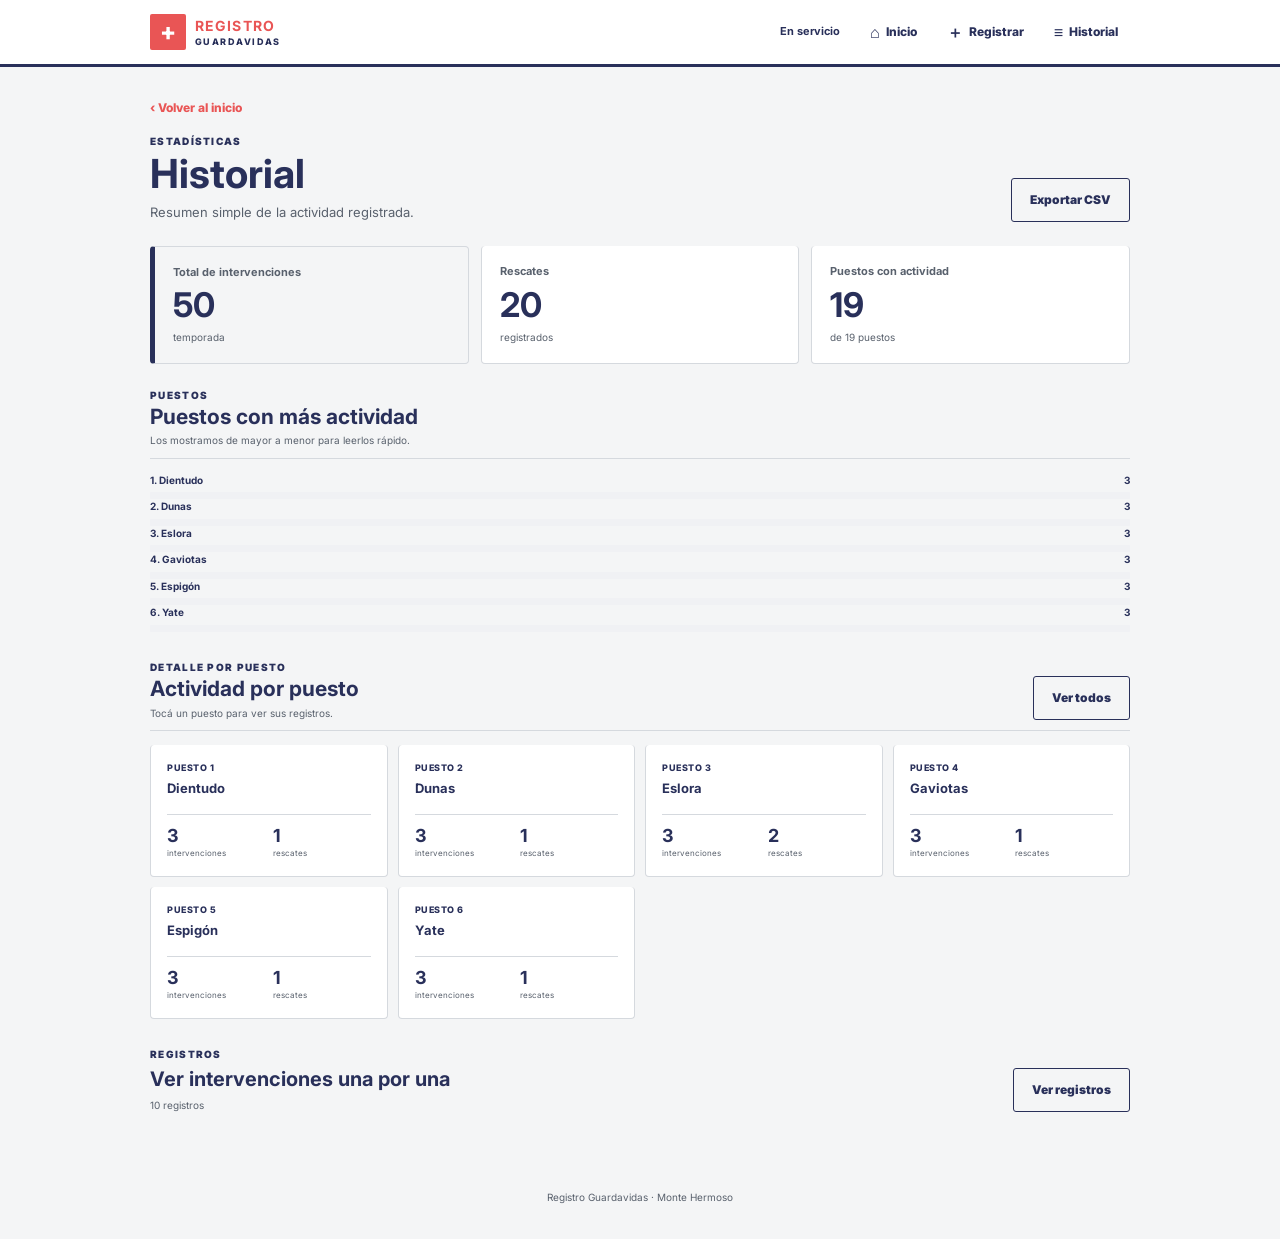
==== commit ee44308d: "Simplificar historial para lectura rapida" ====
--- a/history.html
+++ b/history.html
@@ -46,8 +46,8 @@
         <span class="section-kicker">ESTADÍSTICAS</span>
         <div class="history-page-title">
           <div>
-            <h1 id="history-title">Historial y análisis</h1>
-            <p>Una vista rápida de la actividad de la temporada.</p>
+            <h1 id="history-title">Historial</h1>
+            <p>Resumen simple de la actividad registrada.</p>
           </div>
           <button class="btn btn-secondary small-btn" id="exportBtn" type="button">Exportar CSV</button>
         </div>
@@ -73,45 +73,24 @@
         </article>
       </section>
 
-      <section class="analytics-grid" aria-label="Gráficos">
-        <article class="analytics-card rescue-chart-card">
-          <div class="analytics-card-head">
-            <div>
-              <span class="section-kicker">RESCATES</span>
-              <h2>Distribución por puesto</h2>
-            </div>
+      <section class="simple-activity-section" aria-labelledby="activity-title">
+        <div class="section-bar">
+          <div>
+            <span class="section-kicker">PUESTOS</span>
+            <h2 id="activity-title">Puestos con más actividad</h2>
+            <p class="section-helper">Los mostramos de mayor a menor para leerlos rápido.</p>
           </div>
+        </div>
 
-          <div class="donut-layout">
-            <div class="donut-chart" id="rescueDonut" aria-label="Distribución porcentual de rescates por puesto">
-              <div class="donut-center">
-                <strong id="rescueDonutTotal">0</strong>
-                <span>rescates</span>
-              </div>
-            </div>
-
-            <div class="donut-legend" id="rescueLegend"></div>
-          </div>
-        </article>
-
-        <article class="analytics-card">
-          <div class="analytics-card-head">
-            <div>
-              <span class="section-kicker">PUESTOS</span>
-              <h2>Mayor actividad</h2>
-            </div>
-          </div>
-
-          <div class="post-ranking" id="postRanking"></div>
-        </article>
+        <div class="simple-ranking-card" id="postRanking"></div>
       </section>
 
       <section class="posts-section" aria-labelledby="posts-title">
         <div class="section-bar posts-heading">
           <div>
             <span class="section-kicker">DETALLE POR PUESTO</span>
-            <h2 id="posts-title">Intervenciones por puesto</h2>
-            <p class="section-helper">Primero mostramos los puestos con mayor actividad.</p>
+            <h2 id="posts-title">Actividad por puesto</h2>
+            <p class="section-helper">Tocá un puesto para ver sus registros.</p>
           </div>
           <button type="button" class="btn btn-secondary small-btn" id="togglePostsBtn" aria-expanded="false">Ver todos</button>
         </div>
--- a/css/style.css
+++ b/css/style.css
@@ -2887,157 +2887,3 @@
     background: var(--turquoise-dark);
   }
 }
-
-
-/* Base visual unificada: mismo lenguaje que Historial */
-.page-home .app-header,
-.page-register .app-header,
-.page-history .app-header {
-  border-bottom-color: var(--turquoise);
-}
-
-.page-home .nav a[aria-current="page"],
-.page-register .nav a[aria-current="page"],
-.page-history .nav a[aria-current="page"] {
-  color: var(--navy);
-}
-
-.page-home .nav a[aria-current="page"]::after,
-.page-register .nav a[aria-current="page"]::after,
-.page-history .nav a[aria-current="page"]::after {
-  background: var(--turquoise-dark);
-}
-
-.page-home .section-kicker,
-.page-register .section-kicker,
-.page-register .step-label,
-.page-history .section-kicker {
-  color: var(--turquoise-dark);
-}
-
-.page-home .location-label {
-  color: var(--turquoise-dark);
-}
-
-.page-home .screen-title,
-.page-register .register-page-head h1,
-.page-register .form-step-head h2,
-.page-history .history-page-title h1,
-.page-home .section-bar h2,
-.page-register .section-bar h2,
-.page-history .section-bar h2 {
-  color: var(--navy);
-}
-
-/* Inicio con la misma jerarquía visual del historial */
-.page-home .today-panel,
-.page-home .season-section .stat-card-highlight,
-.page-home .summary-section .stat-card-highlight {
-  border: 1px solid var(--border);
-  border-left: 5px solid var(--turquoise);
-  background: var(--turquoise-soft);
-}
-
-.page-home .today-panel .card-label,
-.page-home .season-section .section-kicker,
-.page-home .summary-section .section-kicker {
-  color: var(--turquoise-dark);
-}
-
-.page-home .season-section .stat-card-highlight strong,
-.page-home .summary-section .stat-card-highlight strong {
-  color: var(--turquoise-dark);
-}
-
-.page-home .season-section .stat-card,
-.page-home .summary-section .stat-card {
-  border-top-color: var(--navy);
-}
-
-.page-home .today-action {
-  background: var(--turquoise) !important;
-  border-color: var(--turquoise-dark) !important;
-  color: #FFFFFF !important;
-}
-
-.page-home .today-action:hover {
-  background: var(--turquoise-dark) !important;
-  border-color: var(--turquoise-dark) !important;
-}
-
-/* Registro con el mismo lenguaje que Historial */
-.page-register .form-progress-wrap,
-.page-register .form-step {
-  border-top-color: var(--navy);
-}
-
-.page-register .form-progress li.is-current > span {
-  border-color: var(--turquoise-dark);
-  background: var(--turquoise);
-  color: #FFFFFF;
-}
-
-.page-register .form-progress li.is-complete > span {
-  border-color: var(--turquoise-dark);
-  background: var(--turquoise-soft);
-  color: var(--turquoise-dark);
-}
-
-.page-register .progress-track span {
-  background: var(--turquoise);
-}
-
-.page-register .form-progress li.is-current,
-.page-register .form-progress li.is-complete {
-  color: var(--navy);
-}
-
-.page-register .registration-summary {
-  border-left-color: var(--turquoise);
-  background: var(--turquoise-soft);
-}
-
-.page-register .task-help {
-  border-left-color: var(--turquoise);
-}
-
-.page-register .task-help summary::after {
-  color: var(--turquoise-dark);
-}
-
-.page-register .btn-primary,
-.page-register .form-next {
-  border-color: var(--turquoise-dark);
-  background: var(--turquoise);
-  color: #FFFFFF;
-}
-
-.page-register .btn-primary:hover,
-.page-register .form-next:hover {
-  border-color: var(--turquoise-dark);
-  background: var(--turquoise-dark);
-  color: #FFFFFF;
-}
-
-.page-register .back-link {
-  color: var(--turquoise-dark);
-}
-
-/* Mantener rojo solo para error/destructivo */
-.page-home .delete-btn,
-.page-register .delete-btn,
-.page-history .delete-btn {
-  color: var(--red-dark);
-}
-
-.page-register .form-feedback:not(:empty) {
-  border-left-color: var(--red);
-}
-
-@media (max-width: 720px) {
-  .page-home .nav a[aria-current="page"]::after,
-  .page-register .nav a[aria-current="page"]::after,
-  .page-history .nav a[aria-current="page"]::after {
-    background: var(--turquoise-dark);
-  }
-}
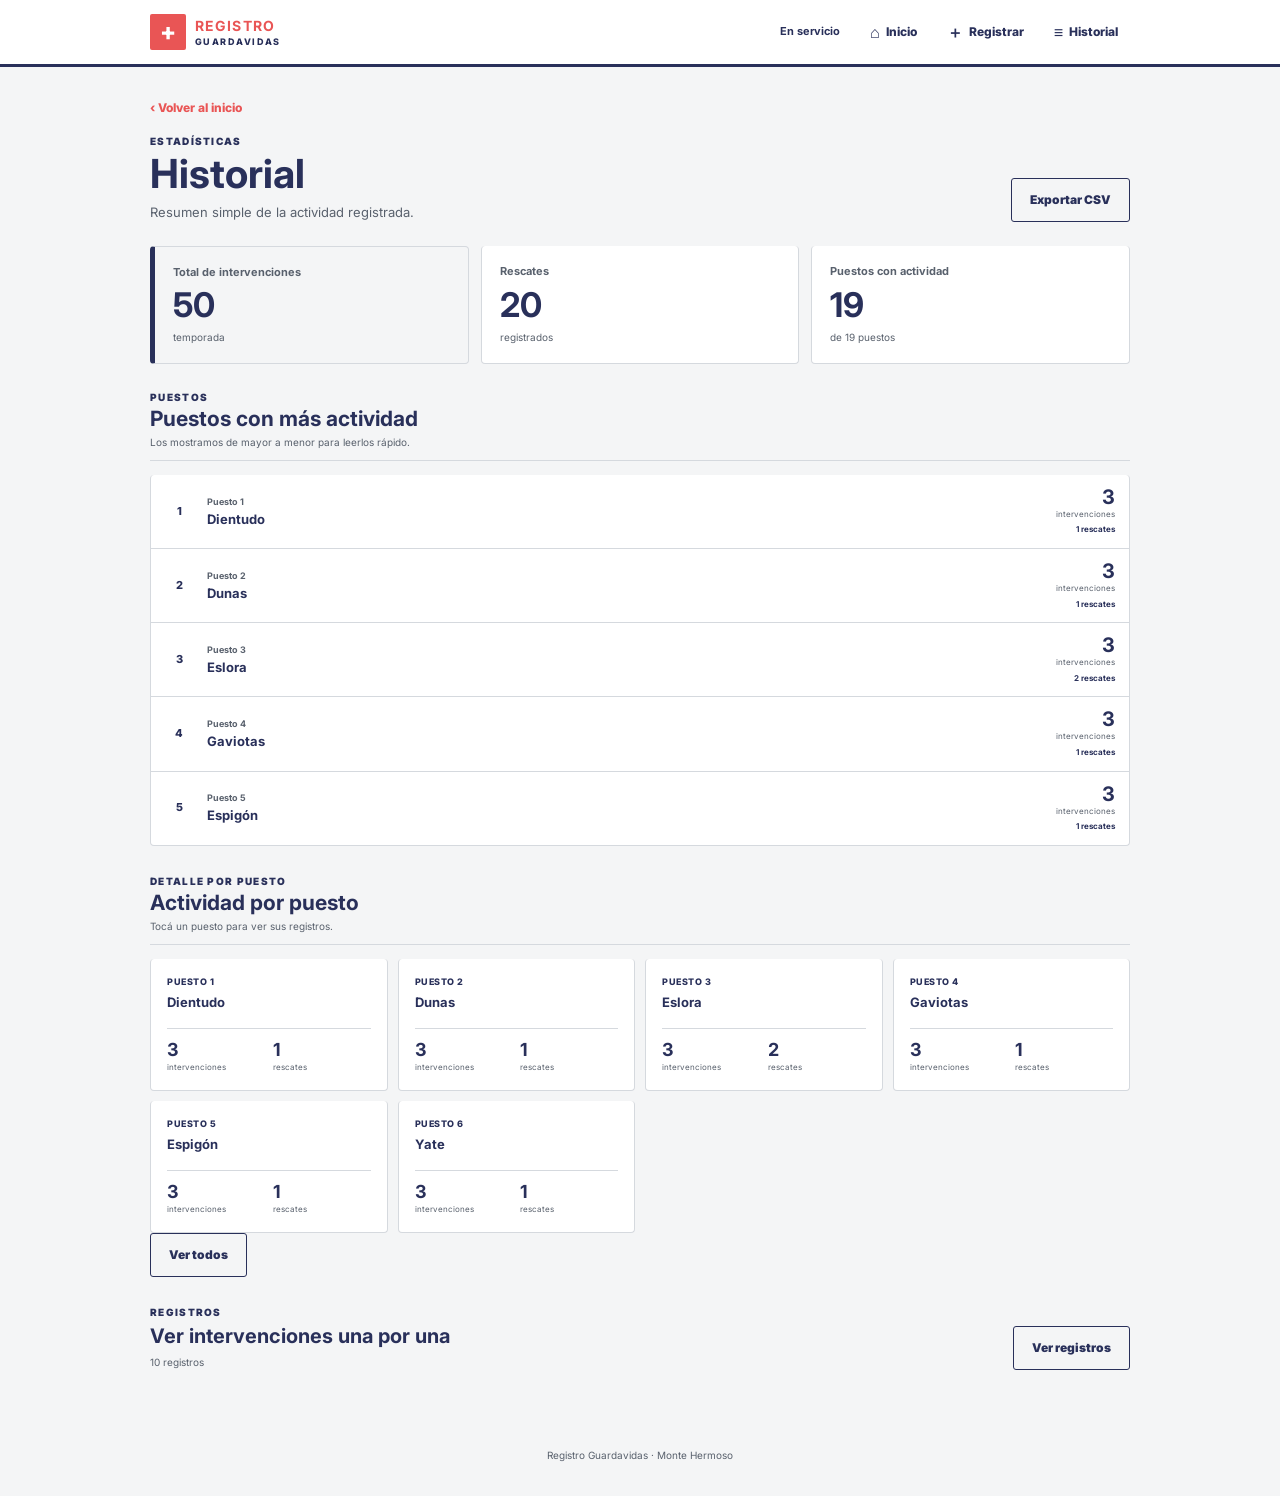
==== commit 55bdefd4: "Mover Ver todos debajo de actividad por puesto" ====
--- a/history.html
+++ b/history.html
@@ -92,10 +92,13 @@
             <h2 id="posts-title">Actividad por puesto</h2>
             <p class="section-helper">Tocá un puesto para ver sus registros.</p>
           </div>
-          <button type="button" class="btn btn-secondary small-btn" id="togglePostsBtn" aria-expanded="false">Ver todos</button>
         </div>
 
         <div class="post-cards-grid" id="postCards"></div>
+
+        <div class="posts-more-row">
+          <button type="button" class="btn btn-secondary small-btn" id="togglePostsBtn" aria-expanded="false">Ver todos</button>
+        </div>
       </section>
 
       <section class="records-section" aria-labelledby="records-title">
--- a/css/style.css
+++ b/css/style.css
@@ -2887,3 +2887,118 @@
     background: var(--turquoise-dark);
   }
 }
+
+
+/* Historial simple: sin gráficos, pensado para lectura inmediata */
+.simple-activity-section {
+  margin-top: 26px;
+}
+
+.simple-ranking-card {
+  overflow: hidden;
+  border: 1px solid var(--border);
+  border-top: 3px solid var(--turquoise-dark);
+  border-radius: 4px;
+  background: #FFFFFF;
+}
+
+.simple-ranking-row {
+  min-height: 68px;
+  padding: 12px 14px;
+  display: grid;
+  grid-template-columns: 30px minmax(0, 1fr) auto;
+  gap: 12px;
+  align-items: center;
+  border-bottom: 1px solid var(--border);
+}
+
+.simple-ranking-row:last-child {
+  border-bottom: 0;
+}
+
+.simple-ranking-position {
+  width: 28px;
+  height: 28px;
+  display: grid;
+  place-items: center;
+  border-radius: 3px;
+  background: var(--turquoise-soft);
+  color: var(--turquoise-dark);
+  font-size: 11px;
+  font-weight: 800;
+}
+
+.simple-ranking-name {
+  min-width: 0;
+}
+
+.simple-ranking-name small,
+.simple-ranking-name strong {
+  display: block;
+}
+
+.simple-ranking-name small {
+  color: var(--muted);
+  font-size: 9px;
+  font-weight: 700;
+}
+
+.simple-ranking-name strong {
+  margin-top: 2px;
+  overflow: hidden;
+  color: var(--navy);
+  font-size: 13px;
+  text-overflow: ellipsis;
+  white-space: nowrap;
+}
+
+.simple-ranking-values {
+  min-width: 92px;
+  text-align: right;
+}
+
+.simple-ranking-values strong,
+.simple-ranking-values span,
+.simple-ranking-values small {
+  display: block;
+}
+
+.simple-ranking-values strong {
+  color: var(--navy);
+  font-size: 20px;
+  line-height: 1;
+}
+
+.simple-ranking-values span {
+  margin-top: 2px;
+  color: var(--muted);
+  font-size: 8px;
+}
+
+.simple-ranking-values small {
+  margin-top: 4px;
+  color: var(--turquoise-dark);
+  font-size: 8px;
+  font-weight: 700;
+}
+
+@media (max-width: 720px) {
+  .history-page-title p {
+    max-width: 260px;
+  }
+
+  .simple-ranking-row {
+    min-height: 64px;
+    padding: 10px 11px;
+    grid-template-columns: 28px minmax(0, 1fr) auto;
+    gap: 9px;
+  }
+
+  .simple-ranking-values {
+    min-width: 80px;
+  }
+
+  .simple-ranking-values strong {
+    font-size: 18px;
+  }
+}
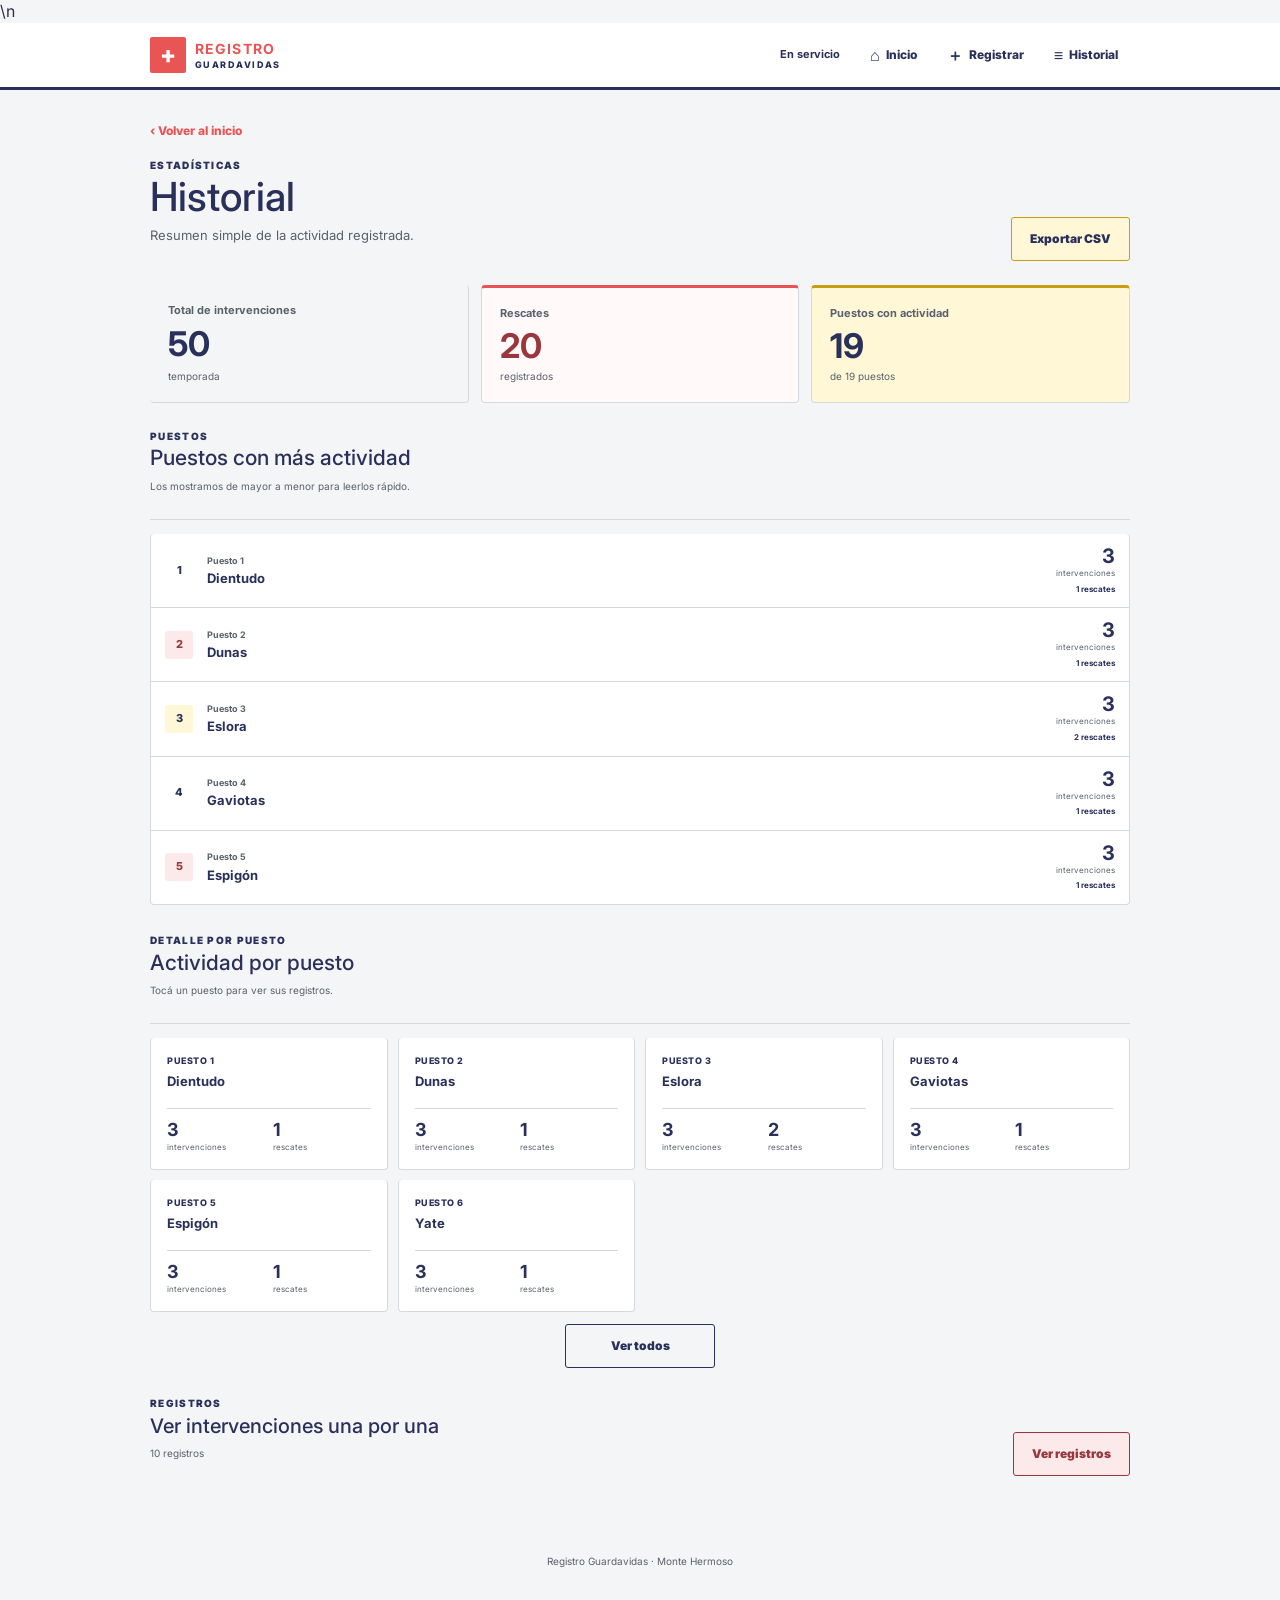
==== commit eca76144: "Rediseño Bootstrap: historial" ====
--- a/history.html
+++ b/history.html
@@ -9,7 +9,7 @@
   <link rel="preconnect" href="https://fonts.googleapis.com">
   <link rel="preconnect" href="https://fonts.gstatic.com" crossorigin>
   <link href="https://fonts.googleapis.com/css2?family=Inter:wght@400;500;600;700;800&display=swap" rel="stylesheet">
-  <link rel="stylesheet" href="css/style.css">
+  <link href="https://cdn.jsdelivr.net/npm/bootstrap@5.3.8/dist/css/bootstrap.min.css" rel="stylesheet">\n  <link rel="stylesheet" href="css/style.css">
   <link rel="manifest" href="manifest.json">
 </head>
 
--- a/css/style.css
+++ b/css/style.css
@@ -3002,3 +3002,105 @@
     font-size: 18px;
   }
 }
+
+
+/* Botón Ver todos debajo de Actividad por puesto */
+.posts-more-row {
+  margin-top: 12px;
+  display: flex;
+  justify-content: center;
+}
+
+.posts-more-row .small-btn {
+  min-width: 150px;
+}
+
+@media (max-width: 720px) {
+  .posts-more-row .small-btn {
+    width: 100%;
+  }
+}
+
+
+/* Historial: integrar celeste, rojo y amarillo como el resto de la app */
+.page-history .history-overview-card:nth-child(1) {
+  border-top: 0;
+  border-left: 5px solid var(--turquoise);
+  background: var(--turquoise-soft);
+}
+
+.page-history .history-overview-card:nth-child(1) strong {
+  color: var(--turquoise-dark);
+}
+
+.page-history .history-overview-card:nth-child(2) {
+  border-top: 3px solid var(--red);
+  background: #FFF9F9;
+}
+
+.page-history .history-overview-card:nth-child(2) strong {
+  color: var(--red-dark);
+}
+
+.page-history .history-overview-card:nth-child(3) {
+  border-top: 3px solid var(--yellow-dark);
+  background: var(--yellow-soft);
+}
+
+.page-history .history-overview-card:nth-child(3) strong {
+  color: var(--navy);
+}
+
+/* Ranking simple: usar los tres acentos sin sumar complejidad */
+.page-history .simple-ranking-row:nth-child(3n + 1) .simple-ranking-position {
+  background: var(--turquoise-soft);
+  color: var(--turquoise-dark);
+}
+
+.page-history .simple-ranking-row:nth-child(3n + 2) .simple-ranking-position {
+  background: #FCEAEA;
+  color: var(--red-dark);
+}
+
+.page-history .simple-ranking-row:nth-child(3n) .simple-ranking-position {
+  background: var(--yellow-soft);
+  color: var(--navy);
+}
+
+/* Actividad por puesto: mismos acentos de la app */
+.page-history .post-stat-card:nth-child(3n + 1) {
+  border-top-color: var(--turquoise);
+}
+
+.page-history .post-stat-card:nth-child(3n + 2) {
+  border-top-color: var(--red);
+}
+
+.page-history .post-stat-card:nth-child(3n) {
+  border-top-color: var(--yellow-dark);
+}
+
+.page-history #exportBtn {
+  border-color: var(--yellow-dark);
+  background: var(--yellow-soft);
+  color: var(--navy);
+}
+
+.page-history #exportBtn:hover {
+  background: #FBEAA5;
+}
+
+.page-history #togglePostsBtn {
+  border-color: var(--turquoise-dark);
+  background: var(--turquoise-soft);
+}
+
+.page-history #toggleRecordsBtn {
+  border-color: var(--red-dark);
+  background: #FCEAEA;
+  color: var(--red-dark);
+}
+
+.page-history #toggleRecordsBtn:hover {
+  background: #F7DADA;
+}
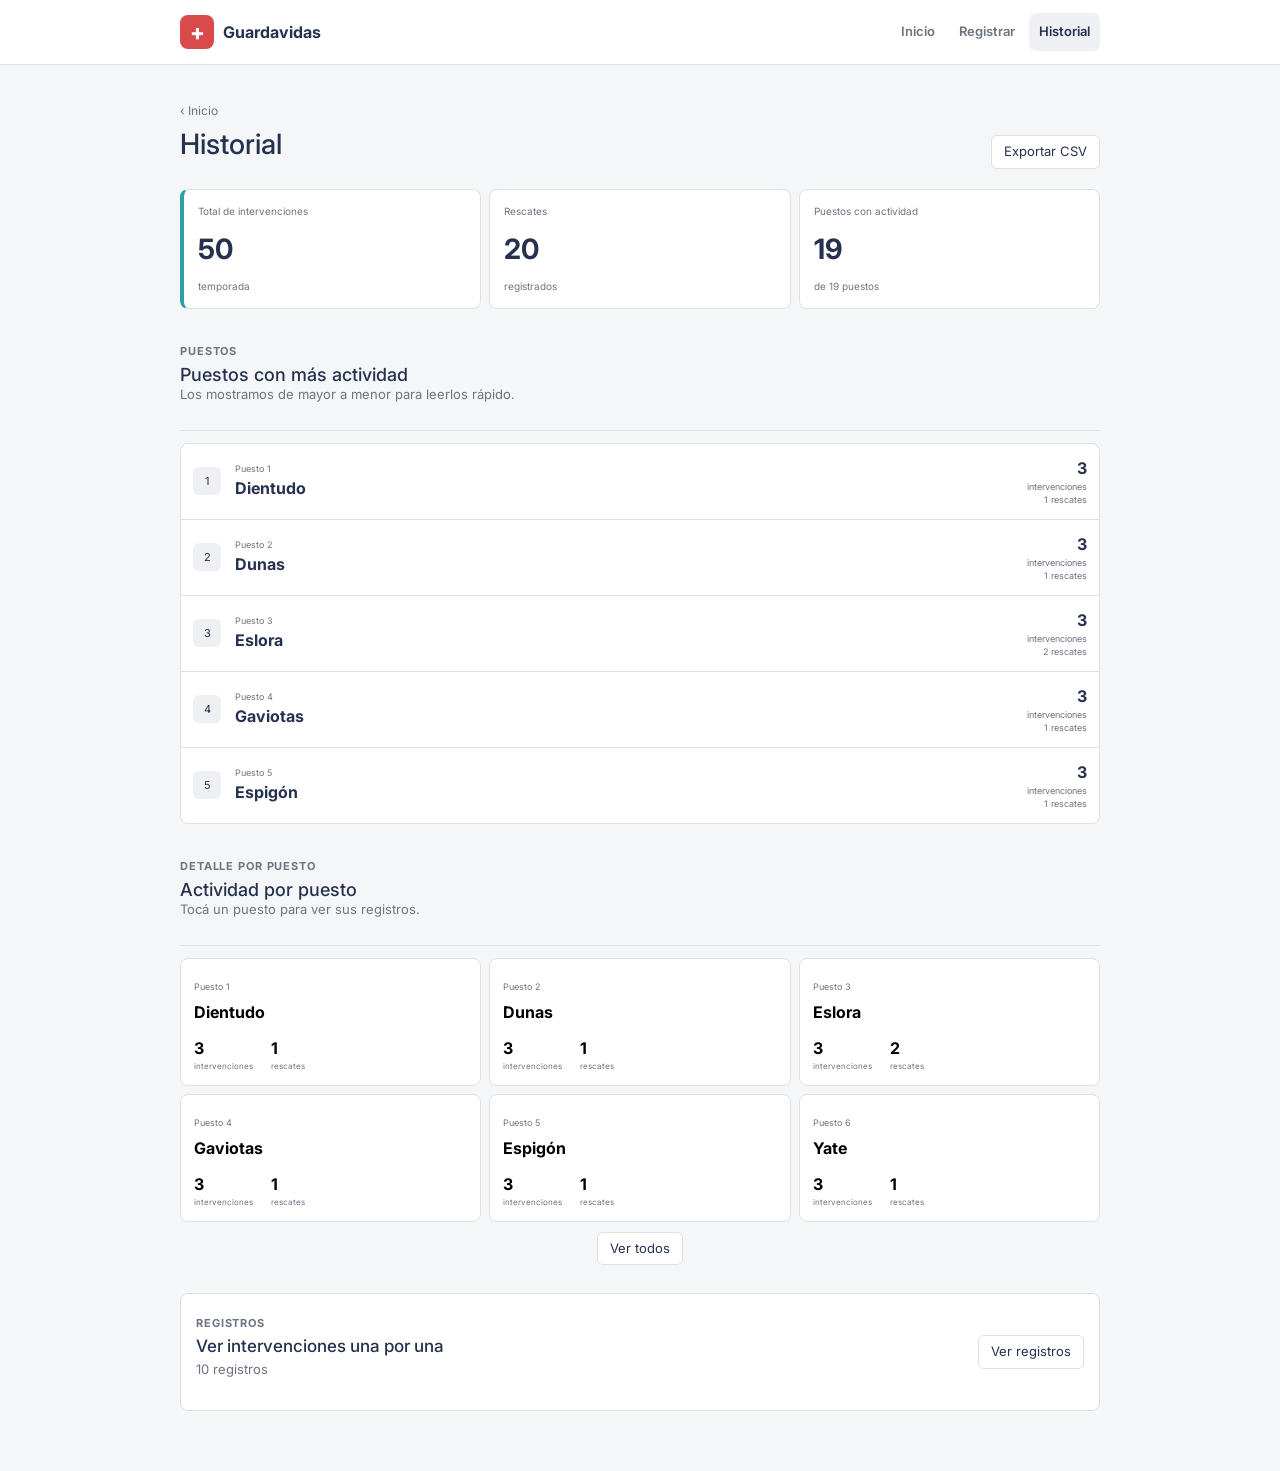
==== commit e00489cb: "Simplify history screen" ====
--- a/history.html
+++ b/history.html
@@ -9,7 +9,8 @@
   <link rel="preconnect" href="https://fonts.googleapis.com">
   <link rel="preconnect" href="https://fonts.gstatic.com" crossorigin>
   <link href="https://fonts.googleapis.com/css2?family=Inter:wght@400;500;600;700;800&display=swap" rel="stylesheet">
-  <link href="https://cdn.jsdelivr.net/npm/bootstrap@5.3.8/dist/css/bootstrap.min.css" rel="stylesheet">\n  <link rel="stylesheet" href="css/style.css">
+  <link href="https://cdn.jsdelivr.net/npm/bootstrap@5.3.8/dist/css/bootstrap.min.css" rel="stylesheet">
+  <link rel="stylesheet" href="css/style.css">
   <link rel="manifest" href="manifest.json">
 </head>
 
@@ -18,23 +19,14 @@
     <div class="app-header-inner">
       <a href="index.html" class="brand" aria-label="Registro Guardavidas - Inicio">
         <span class="brand-icon" aria-hidden="true">+</span>
-        <span class="brand-copy">
-          <strong>REGISTRO</strong>
-          <small>GUARDAVIDAS</small>
-        </span>
+        <strong>Guardavidas</strong>
       </a>
-
-      <div class="header-status">
-        <span class="status-dot" aria-hidden="true"></span>
-        <span>En servicio</span>
-      </div>
-
-      <button class="menu-btn" id="menuBtn" aria-label="Abrir menú" aria-expanded="false">☰</button>
+<button class="menu-btn" id="menuBtn" aria-label="Abrir menú" aria-expanded="false">☰</button>
 
       <nav class="nav" id="nav" aria-label="Navegación principal">
-        <a href="index.html"><span class="nav-icon">⌂</span><span>Inicio</span></a>
-        <a href="register.html"><span class="nav-icon">＋</span><span>Registrar</span></a>
-        <a href="history.html" aria-current="page"><span class="nav-icon">≡</span><span>Historial</span></a>
+        <a href="index.html"><span>Inicio</span></a>
+        <a href="register.html"><span>Registrar</span></a>
+        <a href="history.html" aria-current="page"><span>Historial</span></a>
       </nav>
     </div>
   </header>
@@ -42,12 +34,12 @@
   <main class="app-shell history-shell">
     <section class="history-page" aria-labelledby="history-title">
       <div class="history-page-head">
-        <a href="index.html" class="back-link">‹ Volver al inicio</a>
-        <span class="section-kicker">ESTADÍSTICAS</span>
+        <a href="index.html" class="back-link">‹ Inicio</a>
+        
         <div class="history-page-title">
           <div>
             <h1 id="history-title">Historial</h1>
-            <p>Resumen simple de la actividad registrada.</p>
+            
           </div>
           <button class="btn btn-secondary small-btn" id="exportBtn" type="button">Exportar CSV</button>
         </div>
@@ -175,10 +167,6 @@
     </section>
   </main>
 
-  <footer class="app-footer">
-    <span>Registro Guardavidas · Monte Hermoso</span>
-  </footer>
-
   <script src="js/app.js"></script>
 </body>
 </html>
--- a/css/style.css
+++ b/css/style.css
@@ -1,3106 +1,3 @@
-* {
-  margin: 0;
-  padding: 0;
-  box-sizing: border-box;
-}
-
-:root {
-  --red: #E95555;
-  --red-dark: #9A373C;
-  --red-soft: #FCEAEA;
-  --blue: #29305A;
-  --blue-soft: #ECEEF6;
-  --green: #2BB1B1;
-  --green-soft: #E7F7F7;
-  --white: #ffffff;
-  --background: #F7F7F5;
-  --surface: #ffffff;
-  --text: #29305A;
-  --muted: #697080;
-  --border: #E2E3E8;
-  --shadow: 0 8px 24px rgba(41, 48, 90, 0.10);
-  --shadow-soft: 0 4px 14px rgba(41, 48, 90, 0.07);
-  --radius-lg: 20px;
-  --radius-md: 14px;
-  --max-width: 980px;
-}
-
-html {
-  scroll-behavior: smooth;
-  background: var(--background);
-}
-
-body {
-  min-height: 100vh;
-  font-family: 'Poppins', Arial, Helvetica, sans-serif;
-  background: var(--background);
-  color: var(--text);
-  line-height: 1.45;
-}
-
-button,
-input,
-select,
-textarea {
-  font: inherit;
-}
-
-a {
-  color: inherit;
-  text-decoration: none;
-}
-
-button,
-a,
-input,
-select,
-textarea {
-  -webkit-tap-highlight-color: transparent;
-}
-
-.app-header {
-  position: sticky;
-  top: 0;
-  z-index: 100;
-  border-bottom: 1px solid var(--border);
-  background: rgba(255, 255, 255, 0.97);
-  backdrop-filter: blur(12px);
-}
-
-.app-header-inner {
-  width: min(var(--max-width), calc(100% - 32px));
-  min-height: 64px;
-  margin: 0 auto;
-  display: flex;
-  align-items: center;
-  gap: 18px;
-}
-
-.brand {
-  display: flex;
-  align-items: center;
-  gap: 9px;
-  margin-right: auto;
-}
-
-.brand-icon {
-  width: 36px;
-  height: 36px;
-  display: grid;
-  place-items: center;
-  border-radius: 11px;
-  background: #E95555;
-  color: var(--white);
-  font-size: 24px;
-  font-weight: 800;
-  line-height: 1;
-}
-
-.brand-copy strong,
-.brand-copy small {
-  display: block;
-  line-height: 1;
-}
-
-.brand-copy strong {
-  color: #9A373C;
-  font-size: 14px;
-  letter-spacing: 0.08em;
-}
-
-.brand-copy small {
-  margin-top: 4px;
-  color: var(--blue);
-  font-size: 9px;
-  font-weight: 800;
-  letter-spacing: 0.16em;
-}
-
-.header-status {
-  display: inline-flex;
-  align-items: center;
-  gap: 7px;
-  padding: 7px 10px;
-  border-radius: 999px;
-  background: var(--green-soft);
-  color: var(--green);
-  font-size: 11px;
-  font-weight: 800;
-}
-
-.status-dot {
-  width: 7px;
-  height: 7px;
-  border-radius: 50%;
-  background: currentColor;
-}
-
-.nav {
-  display: flex;
-  align-items: center;
-  gap: 6px;
-}
-
-.nav a {
-  min-height: 40px;
-  padding: 0 12px;
-  display: inline-flex;
-  align-items: center;
-  gap: 6px;
-  border-radius: 10px;
-  color: var(--blue);
-  font-size: 12px;
-  font-weight: 800;
-}
-
-.nav a:hover {
-  background: #f3f5f6;
-}
-
-.nav-icon {
-  font-size: 16px;
-  line-height: 1;
-}
-
-.menu-btn {
-  display: none;
-}
-
-.app-shell {
-  width: min(var(--max-width), calc(100% - 32px));
-  margin: 0 auto;
-  padding: 28px 0 54px;
-}
-
-.home-screen {
-  scroll-margin-top: 88px;
-}
-
-.screen-top {
-  margin-bottom: 20px;
-  display: flex;
-  align-items: flex-end;
-  justify-content: space-between;
-  gap: 16px;
-}
-
-.location-label,
-.section-kicker,
-.card-label {
-  display: block;
-  color: var(--red);
-  font-size: 10px;
-  font-weight: 900;
-  letter-spacing: 0.13em;
-}
-
-.screen-title {
-  margin-top: 3px;
-  color: var(--blue);
-  font-size: 28px;
-  line-height: 1.05;
-  letter-spacing: -0.025em;
-}
-
-.title-weather-row {
-  margin-top: 3px;
-  display: flex;
-  align-items: center;
-  gap: 12px;
-}
-
-.title-weather-row .screen-title {
-  margin-top: 0;
-}
-
-.weather-chip {
-  min-height: 44px;
-  padding: 6px 10px;
-  display: inline-flex;
-  align-items: center;
-  gap: 8px;
-  border: 1px solid var(--border);
-  border-radius: 12px;
-  background: var(--surface);
-  box-shadow: var(--shadow-soft);
-}
-
-.weather-copy {
-  display: flex;
-  flex-direction: column;
-  gap: 3px;
-}
-
-.weather-main {
-  display: flex;
-  align-items: center;
-  gap: 6px;
-}
-
-.weather-icon {
-  font-size: 20px;
-  line-height: 1;
-}
-
-.weather-temp {
-  color: var(--blue);
-  font-size: 17px;
-  line-height: 1;
-}
-
-.weather-label {
-  max-width: 128px;
-  color: var(--muted);
-  font-size: 10px;
-  font-weight: 600;
-  line-height: 1.15;
-}
-
-.weather-wind {
-  color: var(--green);
-  font-size: 9px;
-  font-weight: 700;
-  line-height: 1.1;
-  white-space: nowrap;
-}
-
-.screen-date {
-  margin-top: 5px;
-  color: var(--muted);
-  font-size: 13px;
-  text-transform: capitalize;
-}
-
-.post-chip {
-  min-width: 126px;
-  padding: 10px 12px;
-  border: 1px solid var(--border);
-  border-radius: 12px;
-  background: var(--surface);
-  text-align: right;
-  box-shadow: var(--shadow-soft);
-}
-
-.post-chip span,
-.post-chip strong {
-  display: block;
-}
-
-.post-chip span {
-  color: var(--muted);
-  font-size: 10px;
-}
-
-.post-chip strong {
-  margin-top: 2px;
-  color: var(--blue);
-  font-size: 12px;
-}
-
-.action-grid {
-  display: grid;
-  grid-template-columns: 1.3fr 1fr;
-  gap: 12px;
-}
-
-.action-card {
-  min-height: 92px;
-  padding: 18px;
-  display: flex;
-  align-items: center;
-  gap: 14px;
-  border: 1px solid var(--border);
-  border-radius: var(--radius-md);
-  background: var(--surface);
-  box-shadow: var(--shadow-soft);
-  transition: transform 0.16s ease, box-shadow 0.16s ease;
-}
-
-.action-card:hover {
-  transform: translateY(-2px);
-  box-shadow: var(--shadow);
-}
-
-.action-card-primary {
-  border-color: rgba(37, 167, 196, 0.24);
-}
-
-.action-icon {
-  width: 46px;
-  height: 46px;
-  flex: 0 0 46px;
-  display: grid;
-  place-items: center;
-  border-radius: 13px;
-  background: #FCEAEA;
-  color: var(--red);
-  font-size: 28px;
-  font-weight: 800;
-}
-
-.action-icon-blue {
-  background: var(--blue-soft);
-  color: var(--blue);
-}
-
-.action-copy {
-  min-width: 0;
-}
-
-.action-copy strong,
-.action-copy small {
-  display: block;
-}
-
-.action-copy strong {
-  color: var(--blue);
-  font-size: 15px;
-}
-
-.action-copy small {
-  margin-top: 3px;
-  color: var(--muted);
-  font-size: 11px;
-}
-
-.action-arrow {
-  margin-left: auto;
-  color: #9aa5ad;
-  font-size: 28px;
-  line-height: 1;
-}
-
-.today-panel {
-  margin-top: 12px;
-  padding: 20px;
-  display: flex;
-  align-items: center;
-  justify-content: space-between;
-  gap: 20px;
-  border-radius: var(--radius-lg);
-  background: var(--blue);
-  color: var(--white);
-  box-shadow: var(--shadow);
-}
-
-.today-panel-copy {
-  display: flex;
-  align-items: baseline;
-  flex-wrap: wrap;
-  gap: 7px 10px;
-}
-
-.today-panel .card-label {
-  width: 100%;
-  color: rgba(255, 255, 255, 0.62);
-}
-
-.today-panel strong {
-  font-size: 44px;
-  line-height: 1;
-}
-
-.today-panel small {
-  color: rgba(255, 255, 255, 0.72);
-  font-size: 12px;
-}
-
-.round-action {
-  width: 48px;
-  height: 48px;
-  flex: 0 0 48px;
-  display: grid;
-  place-items: center;
-  border-radius: 50%;
-  background: var(--red);
-  color: var(--white);
-  font-size: 28px;
-  font-weight: 700;
-}
-
-.app-section {
-  margin-top: 28px;
-  scroll-margin-top: 88px;
-}
-
-.section-bar {
-  margin-bottom: 14px;
-  display: flex;
-  align-items: center;
-  justify-content: space-between;
-  gap: 14px;
-}
-
-.section-bar h2 {
-  margin-top: 3px;
-  color: var(--blue);
-  font-size: 21px;
-  line-height: 1.15;
-}
-
-.section-note {
-  color: var(--muted);
-  font-size: 11px;
-}
-
-.month-input {
-  min-height: 40px;
-  padding: 0 10px;
-  border: 1px solid var(--border);
-  border-radius: 10px;
-  outline: none;
-  background: var(--surface);
-  color: var(--text);
-}
-
-.stats-grid {
-  display: grid;
-  grid-template-columns: repeat(5, 1fr);
-  gap: 10px;
-}
-
-.stat-card {
-  min-height: 126px;
-  padding: 16px;
-  display: flex;
-  flex-direction: column;
-  justify-content: space-between;
-  border: 1px solid var(--border);
-  border-radius: var(--radius-md);
-  background: var(--surface);
-  box-shadow: var(--shadow-soft);
-}
-
-.stat-card-highlight {
-  border-color: rgba(37, 167, 196, 0.24);
-  background: linear-gradient(180deg, #ffffff, #f0fbfd);
-}
-
-.stat-card span {
-  color: var(--muted);
-  font-size: 11px;
-  font-weight: 800;
-}
-
-.stat-card strong {
-  color: var(--blue);
-  font-size: 34px;
-  line-height: 1;
-}
-
-.stat-card-highlight strong {
-  color: var(--red);
-}
-
-.stat-card small {
-  color: var(--muted);
-  font-size: 10px;
-}
-
-.intervention-form {
-  display: grid;
-  gap: 12px;
-}
-
-.form-block,
-.filters-card {
-  padding: 20px;
-  border: 1px solid var(--border);
-  border-radius: var(--radius-lg);
-  background: var(--surface);
-  box-shadow: var(--shadow-soft);
-}
-
-.form-block-title {
-  margin-bottom: 18px;
-  display: flex;
-  align-items: center;
-  gap: 10px;
-}
-
-.step-number {
-  width: 32px;
-  height: 32px;
-  flex: 0 0 32px;
-  display: grid;
-  place-items: center;
-  border-radius: 10px;
-  background: var(--blue-soft);
-  color: var(--blue);
-  font-size: 12px;
-  font-weight: 900;
-}
-
-.form-block-title strong,
-.form-block-title small {
-  display: block;
-}
-
-.form-block-title strong {
-  color: var(--blue);
-  font-size: 14px;
-}
-
-.form-block-title small {
-  margin-top: 2px;
-  color: var(--muted);
-  font-size: 10px;
-}
-
-.form-row {
-  display: grid;
-  gap: 12px;
-}
-
-.form-row.two-columns {
-  grid-template-columns: repeat(2, 1fr);
-}
-
-.field {
-  margin-bottom: 14px;
-}
-
-.field-last,
-.form-block .field:last-child {
-  margin-bottom: 0;
-}
-
-.field label {
-  display: block;
-  margin-bottom: 6px;
-  color: var(--blue);
-  font-size: 11px;
-  font-weight: 900;
-}
-
-.field input,
-.field select,
-.field textarea {
-  width: 100%;
-  min-height: 46px;
-  padding: 11px 12px;
-  border: 1px solid #ccd5db;
-  border-radius: 10px;
-  outline: none;
-  background: #fbfcfc;
-  color: var(--text);
-  transition: border-color 0.16s ease, box-shadow 0.16s ease, background 0.16s ease;
-}
-
-.field textarea {
-  resize: vertical;
-}
-
-.field input:focus,
-.field select:focus,
-.field textarea:focus {
-  border-color: var(--blue);
-  background: var(--white);
-  box-shadow: 0 0 0 3px rgba(18, 49, 74, 0.08);
-}
-
-.btn {
-  min-height: 46px;
-  padding: 0 18px;
-  display: inline-flex;
-  align-items: center;
-  justify-content: center;
-  border: 1px solid transparent;
-  border-radius: 12px;
-  font-size: 12px;
-  font-weight: 900;
-  cursor: pointer;
-}
-
-.btn-primary {
-  background: var(--red);
-  color: var(--white);
-}
-
-.btn-primary:hover {
-  background: var(--red-dark);
-}
-
-.btn-secondary {
-  border-color: var(--border);
-  background: var(--surface);
-  color: var(--blue);
-}
-
-.submit-btn {
-  width: 100%;
-  min-height: 52px;
-  margin-top: 2px;
-  box-shadow: 0 6px 16px rgba(37, 167, 196, 0.20);
-}
-
-.form-message {
-  min-height: 18px;
-  text-align: center;
-  color: var(--green);
-  font-size: 11px;
-  font-weight: 800;
-}
-
-.filters {
-  display: grid;
-  grid-template-columns: repeat(3, 1fr);
-  gap: 10px;
-}
-
-.filters .field {
-  margin-bottom: 0;
-}
-
-.history-list {
-  display: grid;
-  gap: 10px;
-}
-
-.history-card {
-  display: grid;
-  grid-template-columns: 105px minmax(160px, 0.72fr) minmax(220px, 1.2fr) auto;
-  gap: 16px;
-  align-items: center;
-  padding: 17px;
-  border: 1px solid var(--border);
-  border-left: 4px solid var(--blue);
-  border-radius: var(--radius-md);
-  background: var(--surface);
-  box-shadow: var(--shadow-soft);
-}
-
-.history-card.rescue {
-  border-left-color: var(--red);
-}
-
-.history-card.boat {
-  border-left-color: #d5a900;
-}
-
-.history-date strong,
-.history-main strong {
-  display: block;
-  color: var(--blue);
-}
-
-.history-date strong {
-  font-size: 13px;
-}
-
-.history-main strong {
-  font-size: 13px;
-}
-
-.history-date span,
-.history-main span,
-.history-detail p {
-  color: var(--muted);
-  font-size: 11px;
-}
-
-.history-type {
-  display: inline-flex;
-  width: fit-content;
-  margin-bottom: 5px;
-  padding: 4px 7px;
-  border-radius: 999px;
-  background: var(--blue-soft);
-  color: var(--blue);
-  font-size: 9px;
-  font-weight: 900;
-}
-
-.history-card.rescue .history-type {
-  background: var(--red-soft);
-  color: var(--red);
-}
-
-.history-actions {
-  display: flex;
-  justify-content: flex-end;
-}
-
-.delete-btn {
-  padding: 7px 9px;
-  border: 0;
-  border-radius: 8px;
-  background: #fff3f2;
-  color: #9b4a45;
-  font-size: 10px;
-  font-weight: 800;
-  cursor: pointer;
-}
-
-.empty-state {
-  padding: 34px 20px;
-  text-align: center;
-  border: 1px dashed #cbd4da;
-  border-radius: var(--radius-lg);
-  background: rgba(255, 255, 255, 0.45);
-  color: var(--muted);
-}
-
-.empty-icon {
-  width: 42px;
-  height: 42px;
-  margin: 0 auto 10px;
-  display: grid;
-  place-items: center;
-  border-radius: 50%;
-  background: var(--red-soft);
-  color: var(--red);
-  font-size: 24px;
-}
-
-.empty-state strong {
-  display: block;
-  color: var(--blue);
-  font-size: 14px;
-}
-
-.empty-state p {
-  margin-top: 5px;
-  font-size: 11px;
-}
-
-.empty-link {
-  margin-top: 14px;
-  display: inline-flex;
-  color: var(--red);
-  font-size: 11px;
-  font-weight: 900;
-}
-
-.app-footer {
-  padding: 24px 16px 34px;
-  text-align: center;
-  color: var(--muted);
-  font-size: 10px;
-}
-
-@media (max-width: 820px) {
-  .stats-grid {
-    grid-template-columns: repeat(3, 1fr);
-  }
-
-  .history-card {
-    grid-template-columns: 90px 1fr auto;
-  }
-
-  .history-detail {
-    grid-column: 2 / 3;
-  }
-}
-
-@media (max-width: 720px) {
-  html,
-  body {
-    overflow-x: hidden;
-  }
-
-  .app-header {
-    backdrop-filter: none;
-  }
-
-  body {
-    padding-bottom: 76px;
-  }
-
-  .app-header-inner {
-    width: min(100% - 24px, var(--max-width));
-    min-height: 58px;
-  }
-
-  .brand-icon {
-    width: 33px;
-    height: 33px;
-    border-radius: 10px;
-    font-size: 22px;
-  }
-
-  .brand-copy strong {
-    font-size: 12px;
-  }
-
-  .brand-copy small {
-    font-size: 8px;
-  }
-
-  .header-status {
-    padding: 6px 8px;
-    font-size: 10px;
-  }
-
-  .menu-btn {
-    display: none;
-  }
-
-  .nav,
-  .nav.open {
-    position: fixed !important;
-    z-index: 300;
-    left: 0 !important;
-    right: 0 !important;
-    top: auto !important;
-    bottom: 0 !important;
-    width: 100vw;
-    margin: 0;
-    transform: none;
-    min-height: 68px;
-    padding: 7px 12px calc(7px + env(safe-area-inset-bottom));
-    display: grid;
-    grid-template-columns: repeat(3, 1fr);
-    gap: 6px;
-    border: 0;
-    border-top: 1px solid var(--border);
-    border-radius: 0;
-    background: rgba(255, 255, 255, 0.98);
-    box-shadow: 0 -8px 24px rgba(18, 49, 74, 0.10);
-    backdrop-filter: blur(12px);
-  }
-
-  .nav a {
-    min-height: 52px;
-    padding: 5px;
-    display: flex;
-    flex-direction: column;
-    align-items: center;
-    justify-content: center;
-    gap: 3px;
-    border-radius: 12px;
-    font-size: 10px;
-  }
-
-  .nav a:active {
-    background: var(--blue-soft);
-  }
-
-  .nav-icon {
-    font-size: 19px;
-  }
-
-  .app-shell {
-    width: min(100% - 24px, var(--max-width));
-    padding-top: 20px;
-    padding-bottom: 30px;
-  }
-
-  .screen-top {
-    align-items: flex-start;
-  }
-
-  .screen-title {
-    font-size: 25px;
-  }
-
-  .title-weather-row {
-    gap: 8px;
-  }
-
-  .weather-chip {
-    min-height: 40px;
-    padding: 5px 8px;
-    gap: 6px;
-  }
-
-  .weather-icon {
-    font-size: 18px;
-  }
-
-  .weather-temp {
-    font-size: 15px;
-  }
-
-  .weather-label {
-    max-width: 92px;
-    font-size: 9px;
-  }
-
-  .weather-wind {
-    font-size: 8px;
-  }
-
-  .post-chip {
-    min-width: 110px;
-    padding: 8px 10px;
-  }
-
-  .action-grid {
-    grid-template-columns: 1fr 1fr;
-    gap: 9px;
-  }
-
-  .action-card {
-    min-height: 112px;
-    padding: 14px;
-    flex-direction: column;
-    align-items: flex-start;
-    gap: 10px;
-  }
-
-  .action-card-primary {
-    grid-column: 1 / -1;
-    min-height: 82px;
-    flex-direction: row;
-    align-items: center;
-  }
-
-  .action-card:not(.action-card-primary) .action-arrow {
-    display: none;
-  }
-
-  .action-icon {
-    width: 42px;
-    height: 42px;
-    flex-basis: 42px;
-  }
-
-  .action-copy strong {
-    font-size: 14px;
-  }
-
-  .today-panel {
-    padding: 17px;
-    border-radius: 16px;
-  }
-
-  .today-panel strong {
-    font-size: 38px;
-  }
-
-  .round-action {
-    width: 44px;
-    height: 44px;
-    flex-basis: 44px;
-  }
-
-  .app-section {
-    margin-top: 24px;
-  }
-
-  .section-bar {
-    align-items: flex-end;
-  }
-
-  .section-bar h2 {
-    font-size: 19px;
-  }
-
-  .section-note {
-    display: none;
-  }
-
-  .month-input {
-    max-width: 145px;
-  }
-
-  .stats-grid {
-    grid-template-columns: repeat(2, 1fr);
-  }
-
-  .stat-card {
-    min-height: 112px;
-    padding: 14px;
-  }
-
-  .stat-card strong {
-    font-size: 31px;
-  }
-
-  .form-block,
-  .filters-card {
-    padding: 16px;
-    border-radius: 16px;
-  }
-
-  .form-row.two-columns,
-  .filters {
-    grid-template-columns: 1fr;
-  }
-
-  .history-bar {
-    align-items: center;
-  }
-
-  .small-btn {
-    min-height: 40px;
-    padding: 0 12px;
-  }
-
-  .history-card {
-    grid-template-columns: 1fr;
-    gap: 8px;
-  }
-
-  .history-detail {
-    grid-column: auto;
-  }
-
-  .history-actions {
-    justify-content: flex-start;
-  }
-
-  .app-footer {
-    display: none;
-  }
-}
-
-@media (max-width: 390px) {
-  .header-status {
-    display: none;
-  }
-
-  .weather-label {
-    display: none;
-  }
-
-  .weather-wind {
-    font-size: 8px;
-  }
-
-  .screen-top {
-    gap: 10px;
-  }
-
-  .post-chip {
-    min-width: 100px;
-  }
-
-  .action-grid {
-    grid-template-columns: 1fr;
-  }
-
-  .action-card,
-  .action-card-primary {
-    grid-column: auto;
-    min-height: 78px;
-    flex-direction: row;
-    align-items: center;
-  }
-
-  .action-card .action-arrow {
-    display: block;
-  }
-
-  .stats-grid {
-    grid-template-columns: 1fr 1fr;
-  }
-}
-
-/* Identidad visual Puestos Guardavidas Monte Hermoso */
-:root {
-  --mh-red: #E95555;
-  --mh-red-dark: #9A373C;
-  --mh-turquoise: #2BB1B1;
-  --mh-navy: #29305A;
-  --mh-white: #FFFFFF;
-}
-
-.app-header {
-  border-bottom: 3px solid var(--mh-red);
-}
-
-.brand-icon {
-  background: var(--mh-red);
-}
-
-.brand-copy strong,
-.location-label,
-.section-kicker,
-.card-label {
-  color: var(--mh-red);
-}
-
-.header-status {
-  background: #E7F7F7;
-  color: #247F7F;
-}
-
-.action-card-primary {
-  border-color: rgba(233, 85, 85, 0.30);
-}
-
-.action-card-primary .action-icon {
-  background: #FCEAEA;
-  color: var(--mh-red);
-}
-
-.action-icon-blue {
-  background: #E7F7F7;
-  color: var(--mh-turquoise);
-}
-
-.today-panel {
-  background: linear-gradient(135deg, var(--mh-red), var(--mh-red-dark));
-}
-
-.round-action,
-.btn-primary {
-  background: var(--mh-red);
-}
-
-.btn-primary:hover {
-  background: var(--mh-red-dark);
-}
-
-.stat-card-highlight {
-  border-color: rgba(233, 85, 85, 0.25);
-  background: linear-gradient(180deg, #FFFFFF, #FFF6F6);
-}
-
-.stat-card-highlight strong {
-  color: var(--mh-red);
-}
-
-.step-number {
-  background: #FCEAEA;
-  color: var(--mh-red);
-}
-
-.nav a:active {
-  background: #FCEAEA;
-  color: var(--mh-red);
-}
-
-.empty-link {
-  color: var(--mh-red);
-}
-
-.empty-icon {
-  background: #FCEAEA;
-  color: var(--mh-red);
-}
-
-.history-card.boat {
-  border-left-color: var(--mh-turquoise);
-}
-
-@media (max-width: 720px) {
-  .nav a:active {
-    background: #FCEAEA;
-  }
-}
-
-/* Pantalla de registro separada y confirmación */
-.register-shell {
-  max-width: 760px;
-}
-
-.register-page-head {
-  margin-bottom: 20px;
-}
-
-.register-page-head h1 {
-  margin-top: 4px;
-  color: var(--blue);
-  font-size: clamp(28px, 5vw, 40px);
-  line-height: 1.05;
-}
-
-.register-page-head p {
-  margin-top: 8px;
-  color: var(--muted);
-  font-size: 13px;
-}
-
-.back-link {
-  margin-bottom: 18px;
-  display: inline-flex;
-  color: var(--red);
-  font-size: 12px;
-  font-weight: 800;
-}
-
-.season-section {
-  margin-top: 34px;
-}
-
-.success-toast {
-  position: fixed;
-  z-index: 500;
-  left: 50%;
-  bottom: 28px;
-  min-width: min(420px, calc(100% - 32px));
-  padding: 13px 16px;
-  display: flex;
-  align-items: center;
-  justify-content: center;
-  gap: 9px;
-  border-radius: 14px;
-  background: #247f7f;
-  color: #ffffff;
-  box-shadow: 0 12px 30px rgba(41, 48, 90, 0.18);
-  font-size: 12px;
-  font-weight: 700;
-  opacity: 0;
-  pointer-events: none;
-  transform: translate(-50%, 18px);
-  transition: opacity 0.2s ease, transform 0.2s ease;
-}
-
-.success-toast.show {
-  opacity: 1;
-  transform: translate(-50%, 0);
-}
-
-.success-toast-icon {
-  width: 24px;
-  height: 24px;
-  display: grid;
-  place-items: center;
-  border-radius: 50%;
-  background: rgba(255, 255, 255, 0.18);
-  font-size: 13px;
-}
-
-@media (max-width: 720px) {
-  .success-toast {
-    bottom: calc(82px + env(safe-area-inset-bottom));
-  }
-
-  .register-shell {
-    padding-top: 18px;
-  }
-
-  .register-page-head p {
-    font-size: 12px;
-  }
-}
-
-
-/* Pantalla de historial separada */
-.history-shell {
-  max-width: 980px;
-}
-
-.history-page-head {
-  margin-bottom: 20px;
-}
-
-.history-page-title {
-  margin-top: 4px;
-  display: flex;
-  align-items: flex-end;
-  justify-content: space-between;
-  gap: 18px;
-}
-
-.history-page-title h1 {
-  color: var(--blue);
-  font-size: clamp(28px, 5vw, 40px);
-  line-height: 1.05;
-}
-
-.history-page-title p {
-  margin-top: 8px;
-  color: var(--muted);
-  font-size: 13px;
-}
-
-@media (max-width: 720px) {
-  .history-page-title {
-    align-items: stretch;
-    flex-direction: column;
-  }
-
-  .history-page-title .small-btn {
-    width: 100%;
-  }
-
-  .history-page-title p {
-    font-size: 12px;
-  }
-}
-
-
-/* Historial analítico */
-.history-overview {
-  margin: 24px 0;
-  display: grid;
-  grid-template-columns: repeat(3, 1fr);
-  gap: 12px;
-}
-
-.history-overview-card {
-  min-height: 118px;
-  padding: 18px;
-  display: flex;
-  flex-direction: column;
-  justify-content: space-between;
-  border: 1px solid var(--border);
-  border-radius: var(--radius-md);
-  background: var(--surface);
-  box-shadow: var(--shadow-soft);
-}
-
-.history-overview-card.primary {
-  border-color: rgba(233, 85, 85, 0.28);
-  background: linear-gradient(180deg, #ffffff, #fff5f5);
-}
-
-.history-overview-card span {
-  color: var(--muted);
-  font-size: 11px;
-  font-weight: 700;
-}
-
-.history-overview-card strong {
-  color: var(--blue);
-  font-size: 34px;
-  line-height: 1;
-}
-
-.history-overview-card.primary strong {
-  color: var(--red);
-}
-
-.history-overview-card small {
-  color: var(--muted);
-  font-size: 10px;
-}
-
-.analytics-grid {
-  display: grid;
-  grid-template-columns: 1.1fr 0.9fr;
-  gap: 14px;
-}
-
-.analytics-card {
-  padding: 20px;
-  border: 1px solid var(--border);
-  border-radius: var(--radius-lg);
-  background: var(--surface);
-  box-shadow: var(--shadow-soft);
-}
-
-.analytics-card-head {
-  margin-bottom: 18px;
-}
-
-.analytics-card-head h2 {
-  margin-top: 3px;
-  color: var(--blue);
-  font-size: 18px;
-}
-
-.donut-layout {
-  display: grid;
-  grid-template-columns: 180px 1fr;
-  gap: 22px;
-  align-items: center;
-}
-
-.donut-chart {
-  width: 180px;
-  height: 180px;
-  position: relative;
-  border-radius: 50%;
-  background: #eceef2;
-}
-
-.donut-chart::after {
-  content: "";
-  position: absolute;
-  inset: 34px;
-  border-radius: 50%;
-  background: var(--surface);
-}
-
-.donut-center {
-  position: absolute;
-  z-index: 2;
-  inset: 0;
-  display: grid;
-  place-content: center;
-  text-align: center;
-}
-
-.donut-center strong {
-  color: var(--blue);
-  font-size: 30px;
-  line-height: 1;
-}
-
-.donut-center span {
-  margin-top: 4px;
-  color: var(--muted);
-  font-size: 9px;
-  font-weight: 700;
-}
-
-.donut-legend {
-  display: grid;
-  gap: 9px;
-}
-
-.donut-legend-item {
-  display: grid;
-  grid-template-columns: 9px minmax(0, 1fr) auto auto;
-  gap: 8px;
-  align-items: center;
-  color: var(--muted);
-  font-size: 10px;
-}
-
-.legend-dot {
-  width: 9px;
-  height: 9px;
-  border-radius: 50%;
-}
-
-.legend-name {
-  overflow: hidden;
-  color: var(--blue);
-  font-weight: 700;
-  text-overflow: ellipsis;
-  white-space: nowrap;
-}
-
-.donut-legend-item strong {
-  color: var(--blue);
-  font-size: 10px;
-}
-
-.donut-legend-item small {
-  min-width: 18px;
-  text-align: right;
-}
-
-.post-ranking {
-  display: grid;
-  gap: 13px;
-}
-
-.ranking-row {
-  display: grid;
-  gap: 5px;
-}
-
-.ranking-label {
-  display: flex;
-  align-items: center;
-  justify-content: space-between;
-  gap: 12px;
-  color: var(--blue);
-  font-size: 10px;
-  font-weight: 700;
-}
-
-.ranking-track {
-  height: 7px;
-  overflow: hidden;
-  border-radius: 999px;
-  background: #f0f1f4;
-}
-
-.ranking-track span {
-  height: 100%;
-  display: block;
-  border-radius: inherit;
-  background: linear-gradient(90deg, var(--red), var(--red-dark));
-}
-
-.analytics-empty {
-  color: var(--muted);
-  font-size: 11px;
-}
-
-.posts-section,
-.records-section {
-  margin-top: 28px;
-}
-
-.post-cards-grid {
-  display: grid;
-  grid-template-columns: repeat(4, 1fr);
-  gap: 10px;
-}
-
-.post-stat-card {
-  min-height: 132px;
-  padding: 16px;
-  display: flex;
-  flex-direction: column;
-  align-items: stretch;
-  border: 1px solid var(--border);
-  border-radius: var(--radius-md);
-  background: var(--surface);
-  color: inherit;
-  text-align: left;
-  box-shadow: var(--shadow-soft);
-  cursor: pointer;
-  transition: transform 0.16s ease, border-color 0.16s ease;
-}
-
-.post-stat-card:hover {
-  transform: translateY(-2px);
-  border-color: rgba(233, 85, 85, 0.35);
-}
-
-.post-number {
-  color: var(--red);
-  font-size: 9px;
-  font-weight: 800;
-  letter-spacing: 0.06em;
-  text-transform: uppercase;
-}
-
-.post-name {
-  margin-top: 5px;
-  min-height: 34px;
-  color: var(--blue);
-  font-size: 13px;
-}
-
-.post-stat-values {
-  margin-top: auto;
-  padding-top: 12px;
-  display: grid;
-  grid-template-columns: 1fr 1fr;
-  gap: 8px;
-  border-top: 1px solid var(--border);
-}
-
-.post-stat-values span {
-  display: flex;
-  flex-direction: column;
-}
-
-.post-stat-values strong {
-  color: var(--blue);
-  font-size: 18px;
-  line-height: 1;
-}
-
-.post-stat-values small {
-  margin-top: 3px;
-  color: var(--muted);
-  font-size: 8px;
-}
-
-.records-toggle-row {
-  display: flex;
-  align-items: flex-end;
-  justify-content: space-between;
-  gap: 16px;
-}
-
-.records-toggle-row h2 {
-  margin-top: 3px;
-  color: var(--blue);
-  font-size: 20px;
-}
-
-.records-panel {
-  margin-top: 14px;
-}
-
-.records-panel[hidden] {
-  display: none;
-}
-
-.records-panel .history-list {
-  margin-top: 12px;
-}
-
-@media (max-width: 820px) {
-  .post-cards-grid {
-    grid-template-columns: repeat(3, 1fr);
-  }
-
-  .analytics-grid {
-    grid-template-columns: 1fr;
-  }
-}
-
-@media (max-width: 720px) {
-  .history-overview {
-    grid-template-columns: repeat(3, 1fr);
-    gap: 8px;
-  }
-
-  .history-overview-card {
-    min-height: 104px;
-    padding: 13px;
-  }
-
-  .history-overview-card strong {
-    font-size: 28px;
-  }
-
-  .donut-layout {
-    grid-template-columns: 132px 1fr;
-    gap: 14px;
-  }
-
-  .donut-chart {
-    width: 132px;
-    height: 132px;
-  }
-
-  .donut-chart::after {
-    inset: 25px;
-  }
-
-  .donut-center strong {
-    font-size: 24px;
-  }
-
-  .post-cards-grid {
-    grid-template-columns: repeat(2, 1fr);
-  }
-
-  .post-stat-card {
-    min-height: 122px;
-    padding: 13px;
-  }
-
-  .records-toggle-row {
-    align-items: stretch;
-    flex-direction: column;
-  }
-
-  .records-toggle-row .small-btn {
-    width: 100%;
-  }
-}
-
-@media (max-width: 390px) {
-  .history-overview-card span {
-    font-size: 9px;
-  }
-
-  .history-overview-card strong {
-    font-size: 25px;
-  }
-
-  .donut-layout {
-    grid-template-columns: 1fr;
-    justify-items: center;
-  }
-
-  .donut-legend {
-    width: 100%;
-  }
-}
-
-
-/* Resúmenes de temporada y mes: total destacado a todo lo ancho */
-.season-section .stats-grid,
-.summary-section .stats-grid {
-  grid-template-columns: repeat(4, 1fr);
-}
-
-.season-section .stat-card-highlight,
-.summary-section .stat-card-highlight {
-  grid-column: 1 / -1;
-  min-height: 96px;
-  display: grid;
-  grid-template-columns: 1fr auto;
-  grid-template-rows: auto auto;
-  align-items: center;
-  column-gap: 18px;
-}
-
-.season-section .stat-card-highlight > span,
-.summary-section .stat-card-highlight > span {
-  grid-column: 1;
-  grid-row: 1;
-  align-self: end;
-}
-
-.season-section .stat-card-highlight > small,
-.summary-section .stat-card-highlight > small {
-  grid-column: 1;
-  grid-row: 2;
-  align-self: start;
-}
-
-.season-section .stat-card-highlight > strong,
-.summary-section .stat-card-highlight > strong {
-  grid-column: 2;
-  grid-row: 1 / 3;
-  font-size: 44px;
-}
-
-@media (max-width: 720px) {
-  .season-section .stats-grid,
-  .summary-section .stats-grid {
-    grid-template-columns: repeat(2, 1fr);
-  }
-
-  .season-section .stat-card-highlight,
-  .summary-section .stat-card-highlight {
-    min-height: 88px;
-    padding: 15px 16px;
-  }
-
-  .season-section .stat-card-highlight > strong,
-  .summary-section .stat-card-highlight > strong {
-    font-size: 38px;
-  }
-}
-
-
-/* Rediseño UX/UI basado en heurísticas, Gestalt y Laws of UX */
-.nav a[aria-current="page"] {
-  background: var(--red-soft);
-  color: var(--red-dark);
-}
-
-.nav a,
-.btn,
-.primary-action,
-.delete-btn {
-  min-height: 44px;
-}
-
-.section-helper {
-  margin-top: 4px;
-  color: var(--muted);
-  font-size: 10px;
-}
-
-.optional {
-  color: var(--muted);
-  font-size: 9px;
-  font-weight: 500;
-}
-
-.form-progress-wrap {
-  margin-bottom: 14px;
-  padding: 15px 16px 13px;
-  border: 1px solid var(--border);
-  border-radius: 10px;
-  background: var(--surface);
-  box-shadow: var(--shadow-soft);
-}
-
-.form-progress {
-  list-style: none;
-  display: grid;
-  grid-template-columns: repeat(3, 1fr);
-  gap: 8px;
-}
-
-.form-progress li {
-  display: flex;
-  align-items: center;
-  gap: 8px;
-  color: var(--muted);
-  font-size: 10px;
-  font-weight: 700;
-}
-
-.form-progress li > span {
-  width: 28px;
-  height: 28px;
-  flex: 0 0 28px;
-  display: grid;
-  place-items: center;
-  border: 1px solid var(--border);
-  border-radius: 50%;
-  background: #fff;
-  color: var(--muted);
-  font-size: 10px;
-  font-weight: 800;
-}
-
-.form-progress li.is-current {
-  color: var(--blue);
-}
-
-.form-progress li.is-current > span {
-  border-color: var(--red);
-  background: var(--red);
-  color: #fff;
-}
-
-.form-progress li.is-complete > span {
-  border-color: var(--green);
-  background: var(--green-soft);
-  color: #247f7f;
-}
-
-.progress-track {
-  height: 4px;
-  margin-top: 13px;
-  overflow: hidden;
-  border-radius: 999px;
-  background: #ECEEF1;
-}
-
-.progress-track span {
-  width: 33.333%;
-  height: 100%;
-  display: block;
-  border-radius: inherit;
-  background: var(--red);
-  transition: width .2s ease;
-}
-
-.form-step {
-  padding: 20px;
-  border: 1px solid var(--border);
-  border-radius: 12px;
-  background: var(--surface);
-  box-shadow: var(--shadow-soft);
-}
-
-.form-step[hidden] {
-  display: none;
-}
-
-.form-step-head {
-  margin-bottom: 18px;
-  padding-bottom: 13px;
-  border-bottom: 1px solid var(--border);
-}
-
-.step-label {
-  color: var(--red);
-  font-size: 9px;
-  font-weight: 800;
-  letter-spacing: .08em;
-  text-transform: uppercase;
-}
-
-.form-step-head h2 {
-  margin-top: 3px;
-  color: var(--blue);
-  font-size: 20px;
-}
-
-.form-step-head p {
-  margin-top: 4px;
-  color: var(--muted);
-  font-size: 11px;
-}
-
-.form-actions {
-  margin-top: 8px;
-  display: grid;
-  grid-template-columns: auto minmax(180px, 1fr);
-  gap: 10px;
-}
-
-.form-actions.one-action {
-  grid-template-columns: 1fr;
-}
-
-.registration-summary {
-  margin-bottom: 18px;
-  padding: 13px;
-  display: grid;
-  grid-template-columns: repeat(2, 1fr);
-  gap: 10px;
-  border: 1px solid var(--border);
-  border-radius: 10px;
-  background: #F8F9FA;
-}
-
-.registration-summary span,
-.registration-summary strong {
-  display: block;
-}
-
-.registration-summary span {
-  color: var(--muted);
-  font-size: 9px;
-}
-
-.registration-summary strong {
-  margin-top: 2px;
-  color: var(--blue);
-  font-size: 11px;
-}
-
-.form-feedback {
-  min-height: 18px;
-  color: var(--red-dark);
-  font-size: 10px;
-  font-weight: 700;
-}
-
-.form-step.step-validated input:invalid,
-.form-step.step-validated select:invalid,
-.form-step.step-validated textarea:invalid {
-  border-color: var(--red);
-  background: #FFF8F8;
-}
-
-.posts-heading {
-  align-items: flex-end;
-}
-
-.post-stat-card.is-extra-post {
-  display: none;
-}
-
-.post-cards-grid.show-all .post-stat-card.is-extra-post {
-  display: flex;
-}
-
-.success-toast {
-  justify-content: flex-start;
-}
-
-.success-toast-copy {
-  flex: 1;
-}
-
-.toast-action {
-  min-height: 36px;
-  padding: 0 10px;
-  border: 0;
-  border-radius: 8px;
-  background: #fff;
-  color: var(--blue);
-  cursor: pointer;
-  font-size: 9px;
-  font-weight: 800;
-}
-
-@media (max-width: 720px) {
-  .nav a {
-    min-height: 54px;
-  }
-
-  .form-progress-wrap {
-    padding: 12px 10px;
-  }
-
-  .form-progress li {
-    flex-direction: column;
-    gap: 5px;
-    text-align: center;
-  }
-
-  .form-progress li small {
-    font-size: 8px;
-  }
-
-  .form-step {
-    padding: 16px;
-  }
-
-  .form-actions {
-    grid-template-columns: 1fr 1fr;
-  }
-
-  .registration-summary {
-    grid-template-columns: 1fr;
-  }
-
-  .posts-heading {
-    align-items: stretch;
-    flex-direction: column;
-  }
-
-  .posts-heading .small-btn {
-    width: 100%;
-  }
-}
-
-
-/* Identidad institucional: seguridad, servicio público y lectura rápida */
-:root {
-  --radius-lg: 6px;
-  --radius-md: 4px;
-  --shadow: none;
-  --shadow-soft: none;
-  --background: #F4F5F6;
-  --surface: #FFFFFF;
-  --border: #D5D9DE;
-  --muted: #59616D;
-}
-
-body {
-  font-family: "Inter", Arial, Helvetica, sans-serif;
-}
-
-.app-header {
-  border-bottom: 3px solid var(--red);
-  background: #FFFFFF;
-  box-shadow: none;
-  backdrop-filter: none;
-}
-
-.brand-icon {
-  border-radius: 2px;
-}
-
-.header-status {
-  padding: 0;
-  border: 0;
-  border-radius: 0;
-  background: transparent;
-  color: var(--navy);
-  font-weight: 700;
-}
-
-.status-dot {
-  background: var(--turquoise-dark);
-}
-
-.nav a {
-  border-radius: 0;
-  background: transparent;
-}
-
-.nav a:hover {
-  background: #F5F5F5;
-}
-
-.nav a[aria-current="page"] {
-  position: relative;
-  background: transparent;
-  color: var(--red-dark);
-}
-
-.nav a[aria-current="page"]::after {
-  content: "";
-  position: absolute;
-  left: 12px;
-  right: 12px;
-  bottom: 2px;
-  height: 2px;
-  background: var(--red);
-}
-
-.weather-chip,
-.post-chip {
-  border-radius: 3px;
-  box-shadow: none;
-}
-
-.weather-chip {
-  border-left: 3px solid var(--turquoise);
-}
-
-.post-chip {
-  border-left: 3px solid var(--navy);
-}
-
-.today-panel {
-  padding: 20px 22px;
-  border: 1px solid var(--border);
-  border-left: 5px solid var(--red);
-  border-radius: 4px;
-  background: #FFFFFF;
-  color: var(--navy);
-  box-shadow: none;
-}
-
-.today-panel .card-label,
-.today-panel small {
-  color: var(--muted);
-}
-
-.today-panel strong {
-  color: var(--navy);
-}
-
-.today-action {
-  min-height: 48px;
-  padding: 0 15px;
-  display: inline-flex;
-  align-items: center;
-  justify-content: center;
-  gap: 7px;
-  border: 1px solid var(--red-dark);
-  border-radius: 3px;
-  background: var(--red);
-  color: #FFFFFF;
-  font-size: 11px;
-  font-weight: 700;
-}
-
-.today-action span {
-  font-size: 18px;
-  line-height: 1;
-}
-
-.today-action strong {
-  color: #FFFFFF;
-  font-size: 11px;
-}
-
-.app-section {
-  padding-top: 4px;
-}
-
-.section-bar {
-  padding-bottom: 10px;
-  border-bottom: 1px solid var(--border);
-}
-
-.section-kicker {
-  color: var(--red-dark);
-}
-
-.stat-card,
-.history-overview-card,
-.analytics-card,
-.post-stat-card,
-.filters-card,
-.form-progress-wrap,
-.form-step,
-.registration-summary,
-.records-toggle-row,
-.empty-state {
-  border-radius: 4px;
-  box-shadow: none;
-}
-
-.stat-card {
-  border-top: 3px solid var(--navy);
-  background: #FFFFFF;
-}
-
-.stat-card-highlight {
-  border: 1px solid var(--border);
-  border-left: 5px solid var(--red);
-  background: #FFFFFF;
-}
-
-.stat-card-highlight strong {
-  color: var(--red-dark);
-}
-
-.history-overview-card.primary {
-  border: 1px solid var(--border);
-  border-left: 5px solid var(--red);
-  background: #FFFFFF;
-}
-
-.history-overview-card:not(.primary) {
-  border-top: 3px solid var(--navy);
-}
-
-.analytics-card {
-  border-top: 3px solid var(--navy);
-}
-
-.post-stat-card {
-  border-top: 3px solid var(--navy);
-}
-
-.post-stat-card:hover {
-  transform: none;
-  border-color: var(--border-strong);
-  border-top-color: var(--red);
-}
-
-.ranking-track,
-.ranking-track span,
-.progress-track,
-.progress-track span {
-  border-radius: 1px;
-}
-
-.btn,
-.small-btn,
-.delete-btn,
-.toast-action {
-  border-radius: 3px;
-}
-
-.btn-primary {
-  background: var(--red-dark);
-}
-
-.btn-primary:hover {
-  background: #7F2E33;
-}
-
-.btn-secondary {
-  background: #FFFFFF;
-}
-
-.field input,
-.field select,
-.field textarea {
-  border-radius: 3px;
-  background: #FFFFFF;
-}
-
-.form-progress-wrap {
-  border-top: 3px solid var(--navy);
-}
-
-.form-progress li > span {
-  border-radius: 2px;
-}
-
-.form-progress li.is-current > span {
-  background: var(--red-dark);
-}
-
-.form-progress li.is-complete > span {
-  background: #FFFFFF;
-  color: var(--turquoise-dark);
-}
-
-.form-step {
-  border-top: 3px solid var(--navy);
-}
-
-.registration-summary {
-  border-left: 3px solid var(--navy);
-  background: #F7F8F9;
-}
-
-.history-card {
-  border-radius: 3px;
-  box-shadow: none;
-}
-
-.history-type {
-  border-radius: 2px;
-}
-
-.empty-icon {
-  border-radius: 2px;
-}
-
-.success-toast {
-  border-radius: 3px;
-  background: var(--navy);
-  box-shadow: 0 8px 22px rgba(41, 48, 90, 0.18);
-}
-
-.success-toast-icon {
-  border-radius: 2px;
-}
-
-@media (max-width: 720px) {
-  .nav {
-    background: #FFFFFF;
-    box-shadow: 0 -1px 0 var(--border);
-  }
-
-  .nav a {
-    border-radius: 0;
-  }
-
-  .nav a[aria-current="page"] {
-    background: transparent;
-  }
-
-  .nav a[aria-current="page"]::after {
-    left: 20%;
-    right: 20%;
-    bottom: 1px;
-  }
-
-  .today-panel {
-    border-radius: 3px;
-  }
-
-  .today-action {
-    width: 100%;
-    min-height: 50px;
-  }
-}
-
-
-/* Acción positiva en los pasos del registro */
-.form-next {
-  border-color: #2F7D4A;
-  background: #2F7D4A;
-  color: #FFFFFF;
-}
-
-.form-next:hover {
-  border-color: #25643C;
-  background: #25643C;
-}
-
-.form-next:focus-visible {
-  outline-color: rgba(47, 125, 74, 0.28);
-}
-
-
-/* Progreso del formulario en verde */
-.form-progress li.is-current > span {
-  border-color: #2F7D4A;
-  background: #2F7D4A;
-  color: #FFFFFF;
-}
-
-.form-progress li.is-complete > span {
-  border-color: #2F7D4A;
-  background: #EAF5EE;
-  color: #2F7D4A;
-}
-
-.progress-track span {
-  background: #2F7D4A;
-}
-
-.form-progress li.is-current,
-.form-progress li.is-complete {
-  color: #244A32;
-}
-
-
-/* Acento amarillo de seguridad */
-:root {
-  --yellow: #F2C94C;
-  --yellow-dark: #C99D12;
-  --yellow-soft: #FFF7D6;
-}
-
-.form-next {
-  border-color: var(--yellow-dark);
-  background: var(--yellow);
-  color: var(--navy);
-}
-
-.form-next:hover {
-  border-color: var(--yellow-dark);
-  background: #E4B82F;
-  color: var(--navy);
-}
-
-.form-next:focus-visible {
-  outline-color: rgba(242, 201, 76, 0.35);
-}
-
-.form-progress li.is-current > span {
-  border-color: var(--yellow-dark);
-  background: var(--yellow);
-  color: var(--navy);
-}
-
-.form-progress li.is-complete > span {
-  border-color: var(--yellow-dark);
-  background: var(--yellow-soft);
-  color: var(--navy);
-}
-
-.progress-track span {
-  background: var(--yellow);
-}
-
-.form-progress li.is-current,
-.form-progress li.is-complete {
-  color: var(--navy);
-}
-
-
-/* Identidad visual de la sección Registrar: amarillo de seguridad */
-.page-register .app-header {
-  border-bottom-color: var(--yellow);
-}
-
-.page-register .nav a[aria-current="page"] {
-  color: var(--navy);
-}
-
-.page-register .nav a[aria-current="page"]::after {
-  background: var(--yellow-dark);
-}
-
-.page-register .section-kicker,
-.page-register .step-label {
-  color: var(--yellow-dark);
-}
-
-.page-register .back-link {
-  color: var(--navy);
-}
-
-.page-register .form-progress-wrap {
-  border-top-color: var(--yellow-dark);
-}
-
-.page-register .form-step {
-  border-top-color: var(--yellow-dark);
-}
-
-.page-register .registration-summary {
-  border-left-color: var(--yellow-dark);
-  background: var(--yellow-soft);
-}
-
-.page-register .btn-primary {
-  border-color: var(--yellow-dark);
-  background: var(--yellow);
-  color: var(--navy);
-}
-
-.page-register .btn-primary:hover {
-  background: #E4B82F;
-  color: var(--navy);
-}
-
-.page-register .form-actions .form-back {
-  border-color: var(--border-strong);
-  background: #FFFFFF;
-  color: var(--navy);
-}
-
-.page-register .form-step.step-validated input:invalid,
-.page-register .form-step.step-validated select:invalid,
-.page-register .form-step.step-validated textarea:invalid {
-  border-color: var(--red);
-  background: #FFF8F8;
-}
-
-@media (max-width: 720px) {
-  .page-register .nav a[aria-current="page"]::after {
-    background: var(--yellow-dark);
-  }
-}
-
-
-/* Ayuda contextual y recuperación de errores */
-.task-help {
-  margin-top: 14px;
-  border: 1px solid var(--border);
-  border-left: 4px solid var(--yellow-dark);
-  border-radius: 3px;
-  background: #FFFFFF;
-}
-
-.task-help summary {
-  min-height: 44px;
-  padding: 10px 12px;
-  display: flex;
-  align-items: center;
-  cursor: pointer;
-  color: var(--navy);
-  font-size: 11px;
-  font-weight: 700;
-  list-style: none;
-}
-
-.task-help summary::-webkit-details-marker {
-  display: none;
-}
-
-.task-help summary::after {
-  content: "+";
-  margin-left: auto;
-  color: var(--yellow-dark);
-  font-size: 18px;
-  font-weight: 700;
-}
-
-.task-help[open] summary::after {
-  content: "−";
-}
-
-.task-help-content {
-  padding: 0 12px 12px;
-  display: grid;
-  gap: 6px;
-  border-top: 1px solid var(--border);
-}
-
-.task-help-content p {
-  padding-top: 8px;
-  color: var(--muted);
-  font-size: 10px;
-  line-height: 1.45;
-}
-
-.task-help-content strong {
-  color: var(--navy);
-}
-
-.required-note {
-  margin-top: 9px;
-  color: var(--muted);
-  font-size: 9px;
-}
-
-.required-note span {
-  color: var(--red-dark);
-  font-weight: 800;
-}
-
-.form-feedback:not(:empty) {
-  margin-top: 2px;
-  padding: 10px 12px;
-  border-left: 4px solid var(--red);
-  background: #FFF7F7;
-  color: #7C3035;
-}
-
-.field [aria-invalid="true"] {
-  border-color: var(--red) !important;
-  background: #FFF8F8 !important;
-}
-
-@media (max-width: 720px) {
-  .task-help summary {
-    min-height: 48px;
-  }
-}
-
-
-/* Diferenciar visualmente temporada y mes */
-.season-section .section-kicker,
-.season-section .section-bar h2 {
-  color: var(--red-dark);
-}
-
-.season-section .stat-card-highlight {
-  border-left-color: var(--red);
-  background: #FFF9F9;
-}
-
-.season-section .stat-card-highlight strong {
-  color: var(--red-dark);
-}
-
-.summary-section .section-kicker,
-.summary-section .section-bar h2 {
-  color: var(--yellow-dark);
-}
-
-.summary-section .stat-card-highlight {
-  border-left-color: var(--yellow-dark);
-  background: var(--yellow-soft);
-}
-
-.summary-section .stat-card-highlight strong {
-  color: var(--navy);
-}
-
-.summary-section .stat-card {
-  border-top-color: var(--yellow-dark);
-}
-
-
-/* Actividad de hoy: identidad azul/celeste */
-.today-panel {
-  border-left-color: var(--turquoise);
-  background: var(--turquoise-soft);
-}
-
-.today-panel .card-label {
-  color: var(--turquoise-dark);
-}
-
-.today-panel strong {
-  color: var(--navy);
-}
-
-.today-panel small {
-  color: var(--muted);
-}
-
-.today-action {
-  border-color: var(--turquoise-dark);
-  background: var(--turquoise);
-  color: #FFFFFF;
-}
-
-.today-action:hover {
-  background: var(--turquoise-dark);
-  color: #FFFFFF;
-}
-
-.today-action strong {
-  color: #FFFFFF;
-}
-
-
-/* Corrección botón Registrar de Actividad de hoy */
-.today-panel .today-action {
-  min-height: 50px;
-  padding: 0 16px;
-  flex: 0 0 auto;
-  border: 1px solid var(--turquoise-dark);
-  background: var(--turquoise-dark);
-  color: #FFFFFF;
-}
-
-.today-panel .today-action span {
-  color: #FFFFFF;
-  font-size: 20px;
-  line-height: 1;
-  font-weight: 700;
-}
-
-.today-panel .today-action strong {
-  color: #FFFFFF;
-  font-size: 11px !important;
-  line-height: 1.2;
-  font-weight: 700;
-  white-space: nowrap;
-}
-
-.today-panel .today-action:hover {
-  background: #1E6B6B;
-  border-color: #1E6B6B;
-}
-
-@media (max-width: 720px) {
-  .today-panel .today-action {
-    width: 100%;
-  }
-
-  .today-panel .today-action strong {
-    font-size: 12px !important;
-  }
-}
-
-
-/* Fix definitivo: botón celeste visible en Actividad de hoy */
-.today-panel .today-action {
-  background: #2BB1B1 !important;
-  border: 1px solid #247F7F !important;
-  color: #FFFFFF !important;
-}
-
-.today-panel .today-action span,
-.today-panel .today-action strong {
-  color: #FFFFFF !important;
-}
-
-.today-panel .today-action:hover {
-  background: #247F7F !important;
-  border-color: #247F7F !important;
-}
-
-
-/* Ajuste mobile de Inicio */
-@media (max-width: 720px) {
-  .app-shell {
-    width: calc(100% - 20px);
-    padding-top: 16px;
-  }
-
-  .home-screen .screen-top {
-    display: grid;
-    grid-template-columns: 1fr;
-    gap: 12px;
-    margin-bottom: 14px;
-  }
-
-  .home-screen .title-weather-row {
-    display: grid;
-    grid-template-columns: auto minmax(0, 1fr);
-    gap: 10px;
-    align-items: center;
-  }
-
-  .home-screen .weather-chip {
-    width: 100%;
-    min-width: 0;
-    justify-content: flex-start;
-  }
-
-  .home-screen .weather-copy {
-    min-width: 0;
-  }
-
-  .home-screen .weather-main {
-    min-width: 0;
-  }
-
-  .home-screen .weather-label {
-    overflow: hidden;
-    text-overflow: ellipsis;
-    white-space: nowrap;
-  }
-
-  .home-screen .post-chip {
-    width: 100%;
-    min-width: 0;
-    padding: 9px 11px;
-    display: flex;
-    align-items: center;
-    justify-content: space-between;
-    gap: 12px;
-    text-align: left;
-  }
-
-  .home-screen .post-chip strong {
-    margin-top: 0;
-    text-align: right;
-  }
-
-  .today-panel {
-    padding: 16px !important;
-    display: flex;
-    flex-direction: column;
-    align-items: stretch;
-    gap: 14px;
-  }
-
-  .today-panel-copy {
-    width: 100%;
-  }
-
-  .today-panel .today-action {
-    width: 100%;
-    min-height: 48px;
-    justify-content: center;
-  }
-
-  .season-section,
-  .summary-section {
-    margin-top: 22px;
-  }
-
-  .season-section .section-bar,
-  .summary-section .section-bar {
-    align-items: flex-start;
-  }
-
-  .season-section .stats-grid,
-  .summary-section .stats-grid {
-    gap: 8px;
-  }
-
-  .season-section .stat-card,
-  .summary-section .stat-card {
-    min-height: 100px;
-    padding: 12px;
-  }
-
-  .season-section .stat-card-highlight,
-  .summary-section .stat-card-highlight {
-    min-height: 82px;
-    padding: 13px 14px;
-  }
-}
-
-@media (max-width: 390px) {
-  .app-shell {
-    width: calc(100% - 16px);
-  }
-
-  .home-screen .title-weather-row {
-    grid-template-columns: 1fr;
-  }
-
-  .home-screen .weather-chip {
-    max-width: none;
-  }
-
-  .home-screen .weather-label {
-    display: inline;
-    max-width: none;
-  }
-
-  .today-panel .today-action strong {
-    white-space: normal;
-    text-align: center;
-  }
-}
-
-
-/* Identidad visual del Historial: azul y celeste */
-.page-history .app-header {
-  border-bottom-color: var(--turquoise);
-}
-
-.page-history .nav a[aria-current="page"] {
-  color: var(--navy);
-}
-
-.page-history .nav a[aria-current="page"]::after {
-  background: var(--turquoise-dark);
-}
-
-.page-history .section-kicker {
-  color: var(--turquoise-dark);
-}
-
-.page-history .history-page-title h1,
-.page-history .analytics-card-head h2,
-.page-history .records-toggle-row h2,
-.page-history .section-bar h2 {
-  color: var(--navy);
-}
-
-.page-history .history-overview-card.primary {
-  border-left-color: var(--turquoise);
-  background: var(--turquoise-soft);
-}
-
-.page-history .history-overview-card.primary strong {
-  color: var(--turquoise-dark);
-}
-
-.page-history .history-overview-card:not(.primary),
-.page-history .analytics-card,
-.page-history .post-stat-card {
-  border-top-color: var(--navy);
-}
-
-.page-history .analytics-card {
-  background: #FFFFFF;
-}
-
-.page-history .ranking-track span {
-  background: linear-gradient(90deg, var(--turquoise), var(--turquoise-dark));
-}
-
-.page-history .post-number {
-  color: var(--turquoise-dark);
-}
-
-.page-history .post-stat-card:hover {
-  border-top-color: var(--turquoise);
-}
-
-.page-history .small-btn:not(.delete-btn),
-.page-history #exportBtn,
-.page-history #togglePostsBtn,
-.page-history #toggleRecordsBtn {
-  border-color: var(--turquoise-dark);
-  background: var(--turquoise-soft);
-  color: var(--navy);
-}
-
-.page-history .small-btn:not(.delete-btn):hover,
-.page-history #exportBtn:hover,
-.page-history #togglePostsBtn:hover,
-.page-history #toggleRecordsBtn:hover {
-  background: #D5F0F0;
-}
-
-.page-history .filters-card {
-  border-top: 3px solid var(--turquoise-dark);
-}
-
-.page-history .history-card {
-  border-left-color: var(--turquoise);
-}
-
-.page-history .history-type {
-  background: var(--turquoise-soft);
-  color: var(--turquoise-dark);
-}
-
-@media (max-width: 720px) {
-  .page-history .nav a[aria-current="page"]::after {
-    background: var(--turquoise-dark);
-  }
-}
-
-
-/* Historial simple: sin gráficos, pensado para lectura inmediata */
-.simple-activity-section {
-  margin-top: 26px;
-}
-
-.simple-ranking-card {
-  overflow: hidden;
-  border: 1px solid var(--border);
-  border-top: 3px solid var(--turquoise-dark);
-  border-radius: 4px;
-  background: #FFFFFF;
-}
-
-.simple-ranking-row {
-  min-height: 68px;
-  padding: 12px 14px;
-  display: grid;
-  grid-template-columns: 30px minmax(0, 1fr) auto;
-  gap: 12px;
-  align-items: center;
-  border-bottom: 1px solid var(--border);
-}
-
-.simple-ranking-row:last-child {
-  border-bottom: 0;
-}
-
-.simple-ranking-position {
-  width: 28px;
-  height: 28px;
-  display: grid;
-  place-items: center;
-  border-radius: 3px;
-  background: var(--turquoise-soft);
-  color: var(--turquoise-dark);
-  font-size: 11px;
-  font-weight: 800;
-}
-
-.simple-ranking-name {
-  min-width: 0;
-}
-
-.simple-ranking-name small,
-.simple-ranking-name strong {
-  display: block;
-}
-
-.simple-ranking-name small {
-  color: var(--muted);
-  font-size: 9px;
-  font-weight: 700;
-}
-
-.simple-ranking-name strong {
-  margin-top: 2px;
-  overflow: hidden;
-  color: var(--navy);
-  font-size: 13px;
-  text-overflow: ellipsis;
-  white-space: nowrap;
-}
-
-.simple-ranking-values {
-  min-width: 92px;
-  text-align: right;
-}
-
-.simple-ranking-values strong,
-.simple-ranking-values span,
-.simple-ranking-values small {
-  display: block;
-}
-
-.simple-ranking-values strong {
-  color: var(--navy);
-  font-size: 20px;
-  line-height: 1;
-}
-
-.simple-ranking-values span {
-  margin-top: 2px;
-  color: var(--muted);
-  font-size: 8px;
-}
-
-.simple-ranking-values small {
-  margin-top: 4px;
-  color: var(--turquoise-dark);
-  font-size: 8px;
-  font-weight: 700;
-}
-
-@media (max-width: 720px) {
-  .history-page-title p {
-    max-width: 260px;
-  }
-
-  .simple-ranking-row {
-    min-height: 64px;
-    padding: 10px 11px;
-    grid-template-columns: 28px minmax(0, 1fr) auto;
-    gap: 9px;
-  }
-
-  .simple-ranking-values {
-    min-width: 80px;
-  }
-
-  .simple-ranking-values strong {
-    font-size: 18px;
-  }
-}
-
-
-/* Botón Ver todos debajo de Actividad por puesto */
-.posts-more-row {
-  margin-top: 12px;
-  display: flex;
-  justify-content: center;
-}
-
-.posts-more-row .small-btn {
-  min-width: 150px;
-}
-
-@media (max-width: 720px) {
-  .posts-more-row .small-btn {
-    width: 100%;
-  }
-}
-
-
-/* Historial: integrar celeste, rojo y amarillo como el resto de la app */
-.page-history .history-overview-card:nth-child(1) {
-  border-top: 0;
-  border-left: 5px solid var(--turquoise);
-  background: var(--turquoise-soft);
-}
-
-.page-history .history-overview-card:nth-child(1) strong {
-  color: var(--turquoise-dark);
-}
-
-.page-history .history-overview-card:nth-child(2) {
-  border-top: 3px solid var(--red);
-  background: #FFF9F9;
-}
-
-.page-history .history-overview-card:nth-child(2) strong {
-  color: var(--red-dark);
-}
-
-.page-history .history-overview-card:nth-child(3) {
-  border-top: 3px solid var(--yellow-dark);
-  background: var(--yellow-soft);
-}
-
-.page-history .history-overview-card:nth-child(3) strong {
-  color: var(--navy);
-}
-
-/* Ranking simple: usar los tres acentos sin sumar complejidad */
-.page-history .simple-ranking-row:nth-child(3n + 1) .simple-ranking-position {
-  background: var(--turquoise-soft);
-  color: var(--turquoise-dark);
-}
-
-.page-history .simple-ranking-row:nth-child(3n + 2) .simple-ranking-position {
-  background: #FCEAEA;
-  color: var(--red-dark);
-}
-
-.page-history .simple-ranking-row:nth-child(3n) .simple-ranking-position {
-  background: var(--yellow-soft);
-  color: var(--navy);
-}
-
-/* Actividad por puesto: mismos acentos de la app */
-.page-history .post-stat-card:nth-child(3n + 1) {
-  border-top-color: var(--turquoise);
-}
-
-.page-history .post-stat-card:nth-child(3n + 2) {
-  border-top-color: var(--red);
-}
-
-.page-history .post-stat-card:nth-child(3n) {
-  border-top-color: var(--yellow-dark);
-}
-
-.page-history #exportBtn {
-  border-color: var(--yellow-dark);
-  background: var(--yellow-soft);
-  color: var(--navy);
-}
-
-.page-history #exportBtn:hover {
-  background: #FBEAA5;
-}
-
-.page-history #togglePostsBtn {
-  border-color: var(--turquoise-dark);
-  background: var(--turquoise-soft);
-}
-
-.page-history #toggleRecordsBtn {
-  border-color: var(--red-dark);
-  background: #FCEAEA;
-  color: var(--red-dark);
-}
-
-.page-history #toggleRecordsBtn:hover {
-  background: #F7DADA;
-}
+:root{--rg-red:#d94a4a;--rg-navy:#26314f;--rg-cyan:#2f9fa3;--rg-yellow:#e5b934;--rg-bg:#f5f6f7;--rg-border:#dde1e6;--rg-muted:#6c7480}
+*{box-sizing:border-box}body{font-family:Inter,system-ui,sans-serif;background:var(--rg-bg);color:var(--rg-navy);margin:0}.app-header{background:#fff;border-bottom:1px solid var(--rg-border);position:sticky;top:0;z-index:20}.app-header-inner{max-width:960px;margin:auto;min-height:64px;padding:0 20px;display:flex;align-items:center;gap:22px}.brand{display:flex;align-items:center;gap:9px;text-decoration:none;margin-right:auto;color:var(--rg-navy)}.brand-icon{width:34px;height:34px;border-radius:8px;background:var(--rg-red);color:#fff;display:grid;place-items:center;font-size:22px;font-weight:800}.brand-copy strong,.brand-copy small{display:block;line-height:1}.brand-copy strong{font-size:13px;letter-spacing:.08em}.brand-copy small{font-size:9px;margin-top:4px;letter-spacing:.12em}.header-status{font-size:12px;color:#27845b}.status-dot{display:inline-block;width:7px;height:7px;border-radius:50%;background:#27845b;margin-right:5px}.nav{display:flex;gap:4px}.nav a{text-decoration:none;color:var(--rg-muted);font-size:13px;font-weight:600;padding:9px 10px;border-radius:7px}.nav a[aria-current=page]{color:var(--rg-navy);background:#eef0f3}.nav-icon{display:none}.menu-btn{display:none;border:0;background:transparent;font-size:24px}.app-shell{max-width:960px;margin:auto;padding:32px 20px 60px}.location-label,.section-kicker,.card-label,.step-label{font-size:11px;font-weight:700;letter-spacing:.08em;text-transform:uppercase;color:var(--rg-muted)}.screen-top{display:flex;justify-content:space-between;gap:20px;align-items:flex-end;margin-bottom:18px}.screen-title{font-size:30px;margin:4px 0 0}.screen-date,.section-helper,.register-page-head p,.history-page-title p{color:var(--rg-muted);font-size:13px}.title-weather-row{display:flex;align-items:center;gap:12px}.weather-chip,.post-chip{background:#fff;border:1px solid var(--rg-border);border-radius:8px;padding:8px 10px}.weather-chip{display:flex;align-items:center;gap:8px}.weather-main{display:flex;gap:6px;align-items:center}.weather-label,.weather-wind,.post-chip span{font-size:10px;color:var(--rg-muted)}.weather-wind{display:block}.post-chip{text-align:right}.post-chip span,.post-chip strong{display:block}.post-chip strong{font-size:12px}.today-panel{background:#fff;border:1px solid var(--rg-border);border-left:4px solid var(--rg-cyan);border-radius:10px;padding:20px;display:flex;align-items:center;justify-content:space-between;gap:20px}.today-panel-copy strong{font-size:40px;margin:0 7px}.today-panel-copy small{color:var(--rg-muted)}.today-action,.btn-primary{background:var(--rg-navy)!important;border-color:var(--rg-navy)!important;color:#fff!important;text-decoration:none;border-radius:7px;padding:11px 15px;font-size:13px}.today-action span{margin-right:5px}.app-section{margin-top:30px}.section-bar{border-bottom:1px solid var(--rg-border);padding-bottom:9px;margin-bottom:12px}.section-bar h2{font-size:18px;margin:3px 0 0}.stats-grid{display:grid;grid-template-columns:repeat(5,1fr);gap:8px}.stat-card,.history-overview-card{background:#fff;border:1px solid var(--rg-border);border-radius:8px;padding:14px;min-height:105px}.stat-card span,.stat-card small,.history-overview-card span,.history-overview-card small{display:block;color:var(--rg-muted);font-size:10px}.stat-card strong,.history-overview-card strong{display:block;font-size:28px;margin:9px 0}.stat-card-highlight{border-left:4px solid var(--rg-red)}.app-footer{text-align:center;color:var(--rg-muted);font-size:11px;padding:24px}.register-page-head,.history-page-head{margin-bottom:20px}.back-link{text-decoration:none;color:var(--rg-muted);font-size:12px}.register-page-head h1,.history-page-title h1{font-size:28px;margin:7px 0}.task-help{display:none}.required-note{font-size:11px!important}.form-progress-wrap{background:#fff;border:1px solid var(--rg-border);border-radius:8px;padding:15px;margin-bottom:12px}.form-progress{list-style:none;display:flex;justify-content:space-between;padding:0;margin:0 0 10px}.form-progress li{display:flex;align-items:center;gap:7px;color:var(--rg-muted);font-size:11px}.form-progress li>span{width:25px;height:25px;border-radius:50%;border:1px solid var(--rg-border);display:grid;place-items:center}.form-progress li.is-current>span,.form-progress li.is-complete>span{background:var(--rg-yellow);border-color:var(--rg-yellow);color:var(--rg-navy)}.progress-track{height:3px;background:#eee}.progress-track span{display:block;height:100%;background:var(--rg-yellow)}.form-step{background:#fff;border:1px solid var(--rg-border);border-radius:8px;padding:22px}.form-step-head{margin-bottom:18px}.form-step-head h2{font-size:20px;margin:4px 0}.form-step-head p{font-size:12px;color:var(--rg-muted)}.form-row.two-columns{display:grid;grid-template-columns:1fr 1fr;gap:12px}.field{margin-bottom:14px}.field label{display:block;font-size:12px;font-weight:600;margin-bottom:5px}.field input,.field select,.field textarea{display:block;width:100%;border:1px solid #ced4da;border-radius:6px;padding:.65rem .75rem;background:#fff}.field input:focus,.field select:focus,.field textarea:focus{border-color:#8fa0b8;outline:0;box-shadow:0 0 0 .2rem rgba(38,49,79,.1)}.form-actions{display:flex;justify-content:flex-end;gap:8px;margin-top:8px}.btn{font-size:13px}.btn-secondary{background:#fff!important;color:var(--rg-navy)!important;border-color:var(--rg-border)!important}.registration-summary{background:#f7f8f9;border:1px solid var(--rg-border);border-radius:7px;padding:12px;margin-bottom:15px;display:grid;grid-template-columns:repeat(4,1fr);gap:8px}.registration-summary span,.registration-summary strong{display:block;font-size:10px}.registration-summary span{color:var(--rg-muted)}.registration-summary strong{margin-top:3px}.form-feedback:not(:empty){padding:10px;margin-top:10px;background:#fff0f0;color:#923737;border-radius:6px;font-size:12px}.history-page-title{display:flex;align-items:flex-end;justify-content:space-between;gap:15px}.history-overview{display:grid;grid-template-columns:repeat(3,1fr);gap:8px}.history-overview-card.primary{border-left:4px solid var(--rg-cyan)}.simple-activity-section,.posts-section,.records-section{margin-top:28px}.simple-ranking-card,.filters-card,.records-toggle-row{background:#fff;border:1px solid var(--rg-border);border-radius:8px}.simple-ranking-row{display:grid;grid-template-columns:32px 1fr auto;gap:10px;align-items:center;padding:12px;border-bottom:1px solid var(--rg-border)}.simple-ranking-row:last-child{border-bottom:0}.simple-ranking-position{width:28px;height:28px;background:#eef0f3;border-radius:6px;display:grid;place-items:center;font-size:11px}.simple-ranking-name small,.simple-ranking-name strong,.simple-ranking-values strong,.simple-ranking-values span,.simple-ranking-values small{display:block}.simple-ranking-name small,.simple-ranking-values span,.simple-ranking-values small{font-size:9px;color:var(--rg-muted)}.simple-ranking-values{text-align:right}.post-cards-grid{display:grid;grid-template-columns:repeat(3,1fr);gap:8px}.post-stat-card{background:#fff;border:1px solid var(--rg-border);border-radius:8px;padding:13px;text-align:left}.post-number{font-size:9px;color:var(--rg-muted)}.post-name{display:block;margin:4px 0 12px}.post-stat-values{display:flex;gap:18px}.post-stat-values span,.post-stat-values small{display:block}.post-stat-values small{font-size:8px;color:var(--rg-muted)}.is-extra-post{display:none}.post-cards-grid.show-all .is-extra-post{display:block}.posts-more-row{text-align:center;margin-top:10px}.records-toggle-row{padding:15px;display:flex;justify-content:space-between;align-items:center}.records-toggle-row h2{font-size:17px;margin:3px 0}.records-panel{margin-top:10px}.filters-card{padding:14px;margin-bottom:10px}.filters{display:grid;grid-template-columns:repeat(3,1fr);gap:10px}.filters .field{margin:0}.history-list{display:grid;gap:8px}.history-card{background:#fff;border:1px solid var(--rg-border);border-radius:8px;padding:14px;display:grid;grid-template-columns:90px 180px 1fr auto;gap:14px;align-items:center}.history-date strong,.history-date span,.history-main strong,.history-main span{display:block}.history-date span,.history-main span{font-size:10px;color:var(--rg-muted)}.history-type{font-size:9px!important;text-transform:uppercase}.history-detail p{font-size:11px;margin:2px 0}.delete-btn{border:1px solid #efcccc;background:#fff;color:#a43e3e;border-radius:6px;padding:6px 8px;font-size:10px}.empty-state{text-align:center;background:#fff;border:1px solid var(--rg-border);padding:30px;border-radius:8px}.success-toast{position:fixed;right:18px;bottom:18px;display:none;background:var(--rg-navy);color:#fff;padding:12px 14px;border-radius:8px;z-index:50;font-size:12px}.success-toast.show{display:flex;align-items:center;gap:8px}.toast-action{border:0;background:transparent;color:#fff;text-decoration:underline}
+@media(max-width:720px){.app-header-inner{padding:0 14px}.header-status{display:none}.menu-btn{display:block}.nav{display:none;position:absolute;top:64px;left:0;right:0;background:#fff;border-bottom:1px solid var(--rg-border);padding:8px 14px}.nav.open{display:flex}.nav a{flex:1;text-align:center}.app-shell{padding:20px 12px 80px}.screen-top{display:block}.post-chip{margin-top:10px;text-align:left}.title-weather-row{justify-content:space-between}.today-panel{display:block}.today-action{display:block;text-align:center;margin-top:14px}.stats-grid{grid-template-columns:repeat(2,1fr)}.stat-card:first-child{grid-column:1/-1;min-height:auto}.form-progress small{display:none}.form-step{padding:16px}.form-row.two-columns,.registration-summary,.filters{grid-template-columns:1fr}.history-overview{grid-template-columns:1fr}.post-cards-grid{grid-template-columns:repeat(2,1fr)}.history-card{grid-template-columns:75px 1fr}.history-detail,.history-actions{grid-column:1/-1}.records-toggle-row,.history-page-title{align-items:flex-start}.history-page-title{flex-direction:column}.success-toast{left:12px;right:12px;bottom:75px}}
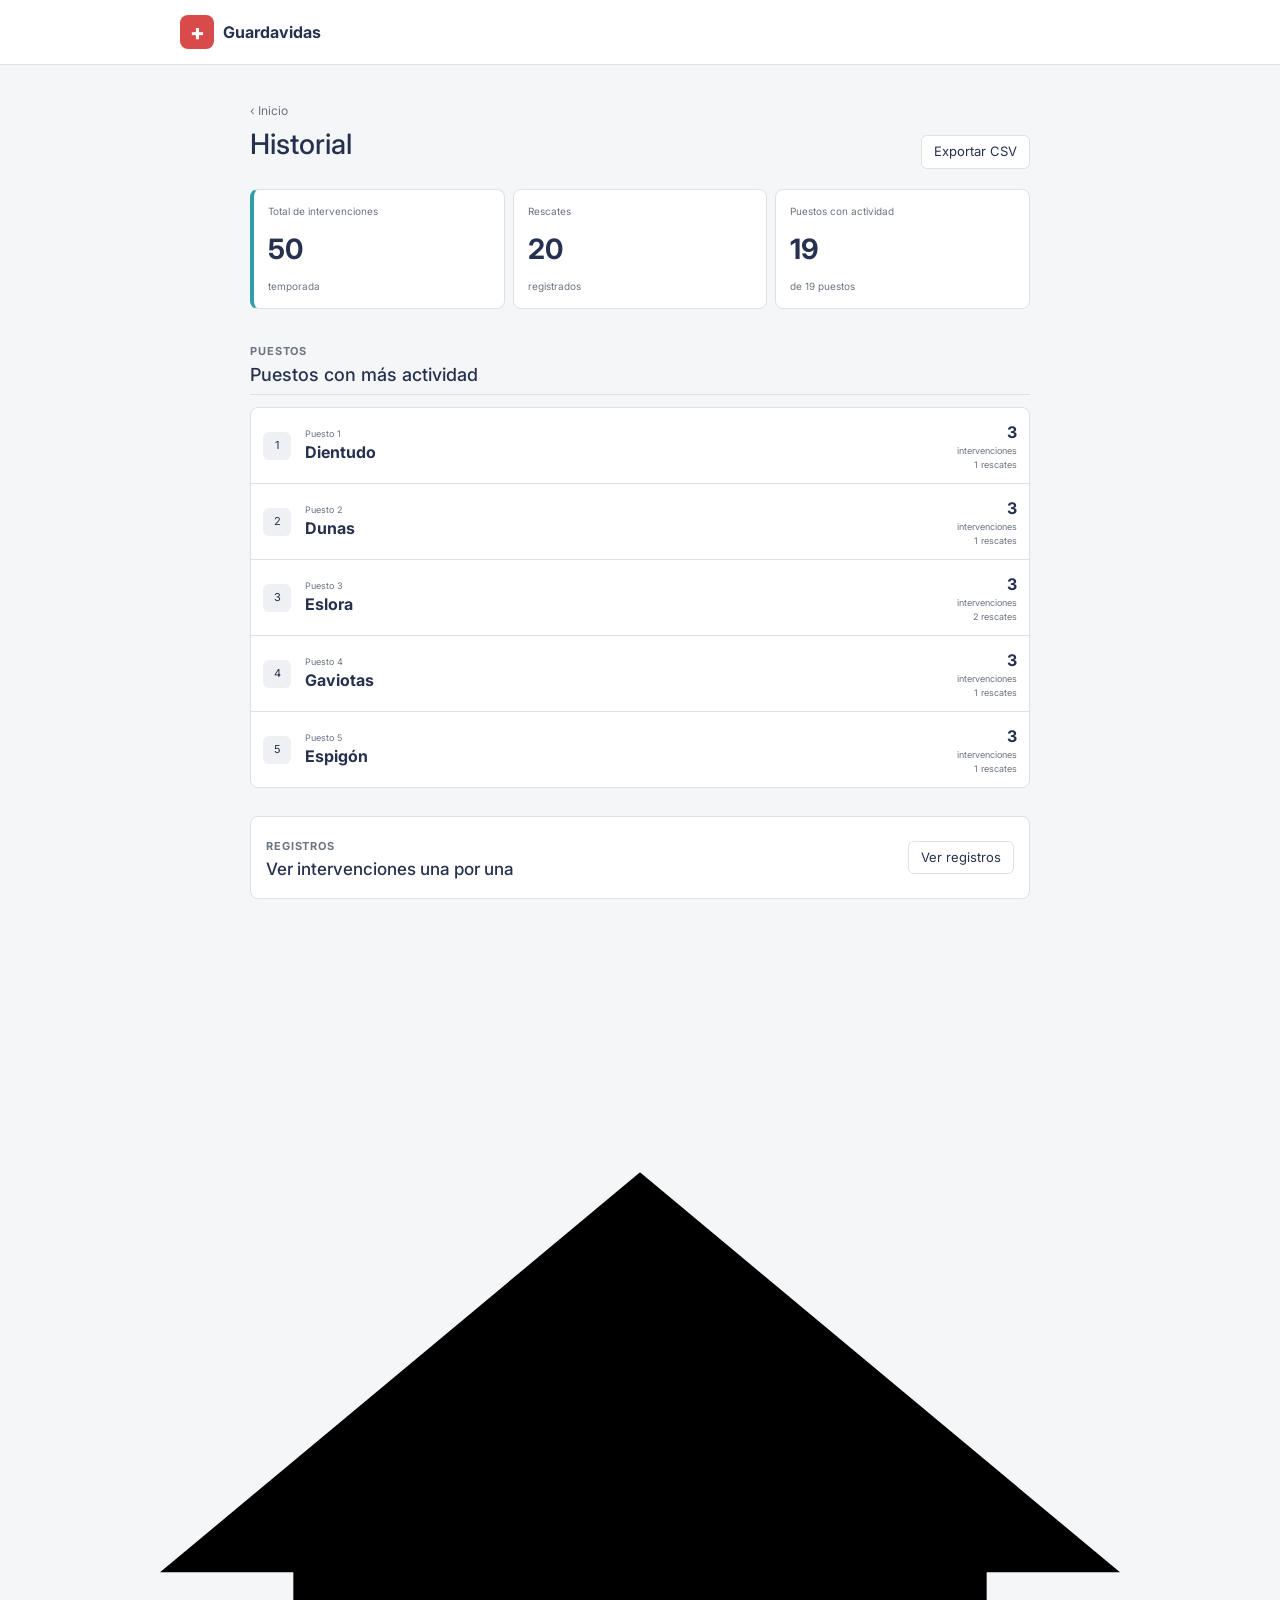
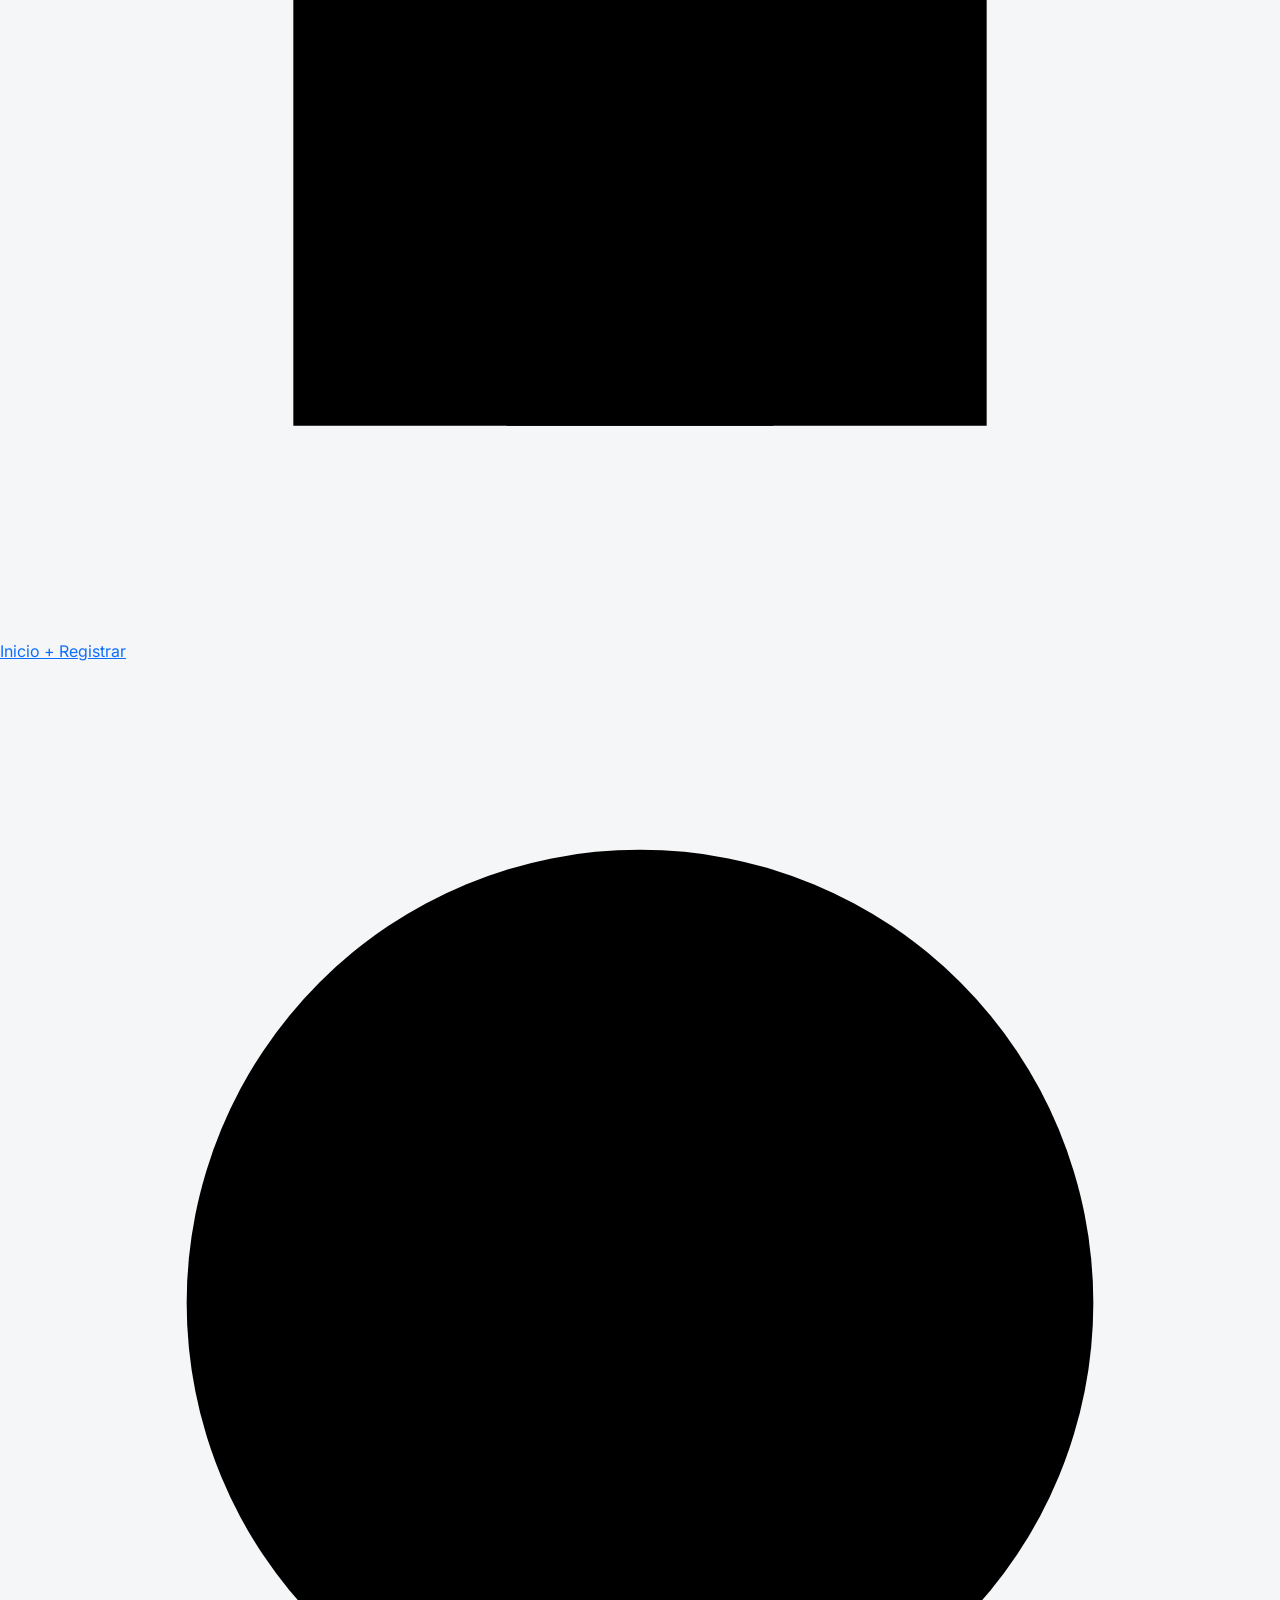
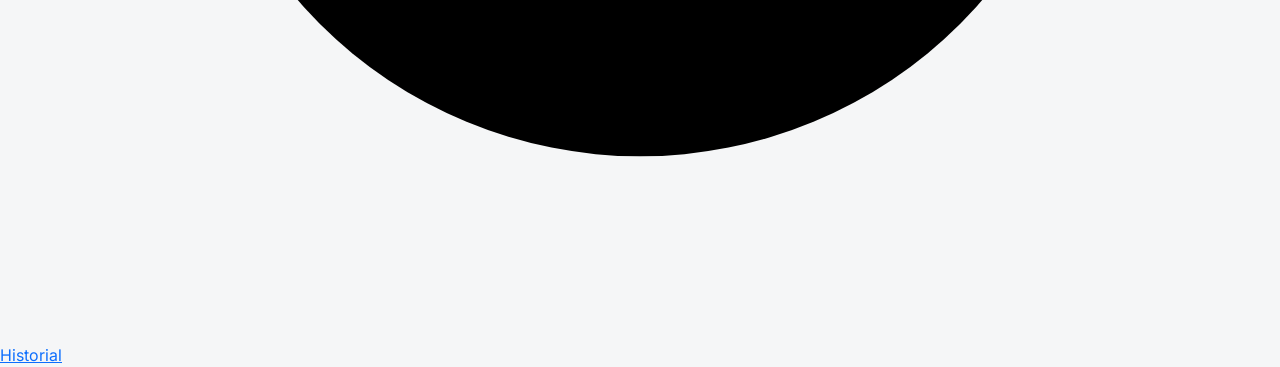
==== commit eed9408f: "Add bottom navigation to history" ====
--- a/history.html
+++ b/history.html
@@ -21,13 +21,9 @@
         <span class="brand-icon" aria-hidden="true">+</span>
         <strong>Guardavidas</strong>
       </a>
-<button class="menu-btn" id="menuBtn" aria-label="Abrir menú" aria-expanded="false">☰</button>
 
-      <nav class="nav" id="nav" aria-label="Navegación principal">
-        <a href="index.html"><span>Inicio</span></a>
-        <a href="register.html"><span>Registrar</span></a>
-        <a href="history.html" aria-current="page"><span>Historial</span></a>
-      </nav>
+
+      
     </div>
   </header>
 
@@ -167,6 +163,21 @@
     </section>
   </main>
 
-  <script src="js/app.js"></script>
+  
+<nav class="bottom-nav" aria-label="Navegación principal">
+  <a href="index.html">
+    <svg viewBox="0 0 24 24" aria-hidden="true"><path d="M3 11.5 12 4l9 7.5"/><path d="M5.5 10.5V20h13v-9.5"/><path d="M9.5 20v-6h5v6"/></svg>
+    <span>Inicio</span>
+  </a>
+  <a href="register.html">
+    <span class="bottom-plus" aria-hidden="true">+</span>
+    <span>Registrar</span>
+  </a>
+  <a href="history.html" aria-current="page">
+    <svg viewBox="0 0 24 24" aria-hidden="true"><circle cx="12" cy="12" r="8.5"/><path d="M12 7.5V12l3 2"/></svg>
+    <span>Historial</span>
+  </a>
+</nav>
+<script src="js/app.js"></script>
 </body>
 </html>
--- a/css/style.css
+++ b/css/style.css
@@ -1,3 +1,7 @@
 :root{--rg-red:#d94a4a;--rg-navy:#26314f;--rg-cyan:#2f9fa3;--rg-yellow:#e5b934;--rg-bg:#f5f6f7;--rg-border:#dde1e6;--rg-muted:#6c7480}
 *{box-sizing:border-box}body{font-family:Inter,system-ui,sans-serif;background:var(--rg-bg);color:var(--rg-navy);margin:0}.app-header{background:#fff;border-bottom:1px solid var(--rg-border);position:sticky;top:0;z-index:20}.app-header-inner{max-width:960px;margin:auto;min-height:64px;padding:0 20px;display:flex;align-items:center;gap:22px}.brand{display:flex;align-items:center;gap:9px;text-decoration:none;margin-right:auto;color:var(--rg-navy)}.brand-icon{width:34px;height:34px;border-radius:8px;background:var(--rg-red);color:#fff;display:grid;place-items:center;font-size:22px;font-weight:800}.brand-copy strong,.brand-copy small{display:block;line-height:1}.brand-copy strong{font-size:13px;letter-spacing:.08em}.brand-copy small{font-size:9px;margin-top:4px;letter-spacing:.12em}.header-status{font-size:12px;color:#27845b}.status-dot{display:inline-block;width:7px;height:7px;border-radius:50%;background:#27845b;margin-right:5px}.nav{display:flex;gap:4px}.nav a{text-decoration:none;color:var(--rg-muted);font-size:13px;font-weight:600;padding:9px 10px;border-radius:7px}.nav a[aria-current=page]{color:var(--rg-navy);background:#eef0f3}.nav-icon{display:none}.menu-btn{display:none;border:0;background:transparent;font-size:24px}.app-shell{max-width:960px;margin:auto;padding:32px 20px 60px}.location-label,.section-kicker,.card-label,.step-label{font-size:11px;font-weight:700;letter-spacing:.08em;text-transform:uppercase;color:var(--rg-muted)}.screen-top{display:flex;justify-content:space-between;gap:20px;align-items:flex-end;margin-bottom:18px}.screen-title{font-size:30px;margin:4px 0 0}.screen-date,.section-helper,.register-page-head p,.history-page-title p{color:var(--rg-muted);font-size:13px}.title-weather-row{display:flex;align-items:center;gap:12px}.weather-chip,.post-chip{background:#fff;border:1px solid var(--rg-border);border-radius:8px;padding:8px 10px}.weather-chip{display:flex;align-items:center;gap:8px}.weather-main{display:flex;gap:6px;align-items:center}.weather-label,.weather-wind,.post-chip span{font-size:10px;color:var(--rg-muted)}.weather-wind{display:block}.post-chip{text-align:right}.post-chip span,.post-chip strong{display:block}.post-chip strong{font-size:12px}.today-panel{background:#fff;border:1px solid var(--rg-border);border-left:4px solid var(--rg-cyan);border-radius:10px;padding:20px;display:flex;align-items:center;justify-content:space-between;gap:20px}.today-panel-copy strong{font-size:40px;margin:0 7px}.today-panel-copy small{color:var(--rg-muted)}.today-action,.btn-primary{background:var(--rg-navy)!important;border-color:var(--rg-navy)!important;color:#fff!important;text-decoration:none;border-radius:7px;padding:11px 15px;font-size:13px}.today-action span{margin-right:5px}.app-section{margin-top:30px}.section-bar{border-bottom:1px solid var(--rg-border);padding-bottom:9px;margin-bottom:12px}.section-bar h2{font-size:18px;margin:3px 0 0}.stats-grid{display:grid;grid-template-columns:repeat(5,1fr);gap:8px}.stat-card,.history-overview-card{background:#fff;border:1px solid var(--rg-border);border-radius:8px;padding:14px;min-height:105px}.stat-card span,.stat-card small,.history-overview-card span,.history-overview-card small{display:block;color:var(--rg-muted);font-size:10px}.stat-card strong,.history-overview-card strong{display:block;font-size:28px;margin:9px 0}.stat-card-highlight{border-left:4px solid var(--rg-red)}.app-footer{text-align:center;color:var(--rg-muted);font-size:11px;padding:24px}.register-page-head,.history-page-head{margin-bottom:20px}.back-link{text-decoration:none;color:var(--rg-muted);font-size:12px}.register-page-head h1,.history-page-title h1{font-size:28px;margin:7px 0}.task-help{display:none}.required-note{font-size:11px!important}.form-progress-wrap{background:#fff;border:1px solid var(--rg-border);border-radius:8px;padding:15px;margin-bottom:12px}.form-progress{list-style:none;display:flex;justify-content:space-between;padding:0;margin:0 0 10px}.form-progress li{display:flex;align-items:center;gap:7px;color:var(--rg-muted);font-size:11px}.form-progress li>span{width:25px;height:25px;border-radius:50%;border:1px solid var(--rg-border);display:grid;place-items:center}.form-progress li.is-current>span,.form-progress li.is-complete>span{background:var(--rg-yellow);border-color:var(--rg-yellow);color:var(--rg-navy)}.progress-track{height:3px;background:#eee}.progress-track span{display:block;height:100%;background:var(--rg-yellow)}.form-step{background:#fff;border:1px solid var(--rg-border);border-radius:8px;padding:22px}.form-step-head{margin-bottom:18px}.form-step-head h2{font-size:20px;margin:4px 0}.form-step-head p{font-size:12px;color:var(--rg-muted)}.form-row.two-columns{display:grid;grid-template-columns:1fr 1fr;gap:12px}.field{margin-bottom:14px}.field label{display:block;font-size:12px;font-weight:600;margin-bottom:5px}.field input,.field select,.field textarea{display:block;width:100%;border:1px solid #ced4da;border-radius:6px;padding:.65rem .75rem;background:#fff}.field input:focus,.field select:focus,.field textarea:focus{border-color:#8fa0b8;outline:0;box-shadow:0 0 0 .2rem rgba(38,49,79,.1)}.form-actions{display:flex;justify-content:flex-end;gap:8px;margin-top:8px}.btn{font-size:13px}.btn-secondary{background:#fff!important;color:var(--rg-navy)!important;border-color:var(--rg-border)!important}.registration-summary{background:#f7f8f9;border:1px solid var(--rg-border);border-radius:7px;padding:12px;margin-bottom:15px;display:grid;grid-template-columns:repeat(4,1fr);gap:8px}.registration-summary span,.registration-summary strong{display:block;font-size:10px}.registration-summary span{color:var(--rg-muted)}.registration-summary strong{margin-top:3px}.form-feedback:not(:empty){padding:10px;margin-top:10px;background:#fff0f0;color:#923737;border-radius:6px;font-size:12px}.history-page-title{display:flex;align-items:flex-end;justify-content:space-between;gap:15px}.history-overview{display:grid;grid-template-columns:repeat(3,1fr);gap:8px}.history-overview-card.primary{border-left:4px solid var(--rg-cyan)}.simple-activity-section,.posts-section,.records-section{margin-top:28px}.simple-ranking-card,.filters-card,.records-toggle-row{background:#fff;border:1px solid var(--rg-border);border-radius:8px}.simple-ranking-row{display:grid;grid-template-columns:32px 1fr auto;gap:10px;align-items:center;padding:12px;border-bottom:1px solid var(--rg-border)}.simple-ranking-row:last-child{border-bottom:0}.simple-ranking-position{width:28px;height:28px;background:#eef0f3;border-radius:6px;display:grid;place-items:center;font-size:11px}.simple-ranking-name small,.simple-ranking-name strong,.simple-ranking-values strong,.simple-ranking-values span,.simple-ranking-values small{display:block}.simple-ranking-name small,.simple-ranking-values span,.simple-ranking-values small{font-size:9px;color:var(--rg-muted)}.simple-ranking-values{text-align:right}.post-cards-grid{display:grid;grid-template-columns:repeat(3,1fr);gap:8px}.post-stat-card{background:#fff;border:1px solid var(--rg-border);border-radius:8px;padding:13px;text-align:left}.post-number{font-size:9px;color:var(--rg-muted)}.post-name{display:block;margin:4px 0 12px}.post-stat-values{display:flex;gap:18px}.post-stat-values span,.post-stat-values small{display:block}.post-stat-values small{font-size:8px;color:var(--rg-muted)}.is-extra-post{display:none}.post-cards-grid.show-all .is-extra-post{display:block}.posts-more-row{text-align:center;margin-top:10px}.records-toggle-row{padding:15px;display:flex;justify-content:space-between;align-items:center}.records-toggle-row h2{font-size:17px;margin:3px 0}.records-panel{margin-top:10px}.filters-card{padding:14px;margin-bottom:10px}.filters{display:grid;grid-template-columns:repeat(3,1fr);gap:10px}.filters .field{margin:0}.history-list{display:grid;gap:8px}.history-card{background:#fff;border:1px solid var(--rg-border);border-radius:8px;padding:14px;display:grid;grid-template-columns:90px 180px 1fr auto;gap:14px;align-items:center}.history-date strong,.history-date span,.history-main strong,.history-main span{display:block}.history-date span,.history-main span{font-size:10px;color:var(--rg-muted)}.history-type{font-size:9px!important;text-transform:uppercase}.history-detail p{font-size:11px;margin:2px 0}.delete-btn{border:1px solid #efcccc;background:#fff;color:#a43e3e;border-radius:6px;padding:6px 8px;font-size:10px}.empty-state{text-align:center;background:#fff;border:1px solid var(--rg-border);padding:30px;border-radius:8px}.success-toast{position:fixed;right:18px;bottom:18px;display:none;background:var(--rg-navy);color:#fff;padding:12px 14px;border-radius:8px;z-index:50;font-size:12px}.success-toast.show{display:flex;align-items:center;gap:8px}.toast-action{border:0;background:transparent;color:#fff;text-decoration:underline}
 @media(max-width:720px){.app-header-inner{padding:0 14px}.header-status{display:none}.menu-btn{display:block}.nav{display:none;position:absolute;top:64px;left:0;right:0;background:#fff;border-bottom:1px solid var(--rg-border);padding:8px 14px}.nav.open{display:flex}.nav a{flex:1;text-align:center}.app-shell{padding:20px 12px 80px}.screen-top{display:block}.post-chip{margin-top:10px;text-align:left}.title-weather-row{justify-content:space-between}.today-panel{display:block}.today-action{display:block;text-align:center;margin-top:14px}.stats-grid{grid-template-columns:repeat(2,1fr)}.stat-card:first-child{grid-column:1/-1;min-height:auto}.form-progress small{display:none}.form-step{padding:16px}.form-row.two-columns,.registration-summary,.filters{grid-template-columns:1fr}.history-overview{grid-template-columns:1fr}.post-cards-grid{grid-template-columns:repeat(2,1fr)}.history-card{grid-template-columns:75px 1fr}.history-detail,.history-actions{grid-column:1/-1}.records-toggle-row,.history-page-title{align-items:flex-start}.history-page-title{flex-direction:column}.success-toast{left:12px;right:12px;bottom:75px}}
+
+/* Minimal UI */
+.home-minimal{max-width:680px;padding-top:56px}.home-hero{display:flex;justify-content:space-between;align-items:flex-start;gap:24px}.home-hero h1{font-size:38px;margin:4px 0}.home-hero .weather-chip{min-width:175px}.home-hero .weather-chip>span{font-size:25px}.home-hero .weather-chip div span,.home-hero .weather-chip div small{display:block;font-size:10px;color:var(--rg-muted)}.today-minimal{margin-top:48px;padding:24px 0;border-top:1px solid var(--rg-border);border-bottom:1px solid var(--rg-border);display:flex;align-items:center;justify-content:space-between}.today-minimal span{font-size:14px}.today-minimal strong{font-size:40px}.register-main-btn{display:block;margin-top:24px;padding:16px;text-align:center;text-decoration:none;background:var(--rg-navy);color:#fff;border-radius:8px;font-weight:600}.history-link{display:block;text-align:center;margin-top:20px;color:var(--rg-muted);font-size:13px;text-decoration:none}.register-page-head{margin-bottom:14px}.register-page-head h1{margin-top:12px}.form-step-head p,.step-label,.required-note{display:none}.form-step-head{margin-bottom:14px}.form-step-head h2{margin:0}.page-register .register-shell{max-width:720px}.page-history .history-shell{max-width:820px}.page-history .posts-section{display:none}.section-helper{display:none}
+@media(max-width:720px){.home-minimal{padding-top:30px}.home-hero{display:block}.home-hero .weather-chip{margin-top:18px;width:100%}.today-minimal{margin-top:30px}.register-main-btn{padding:17px}.page-register .form-progress-wrap{padding:11px}.page-register .form-step{border:0;padding:16px 0;background:transparent}.page-history .simple-activity-section{display:none}}
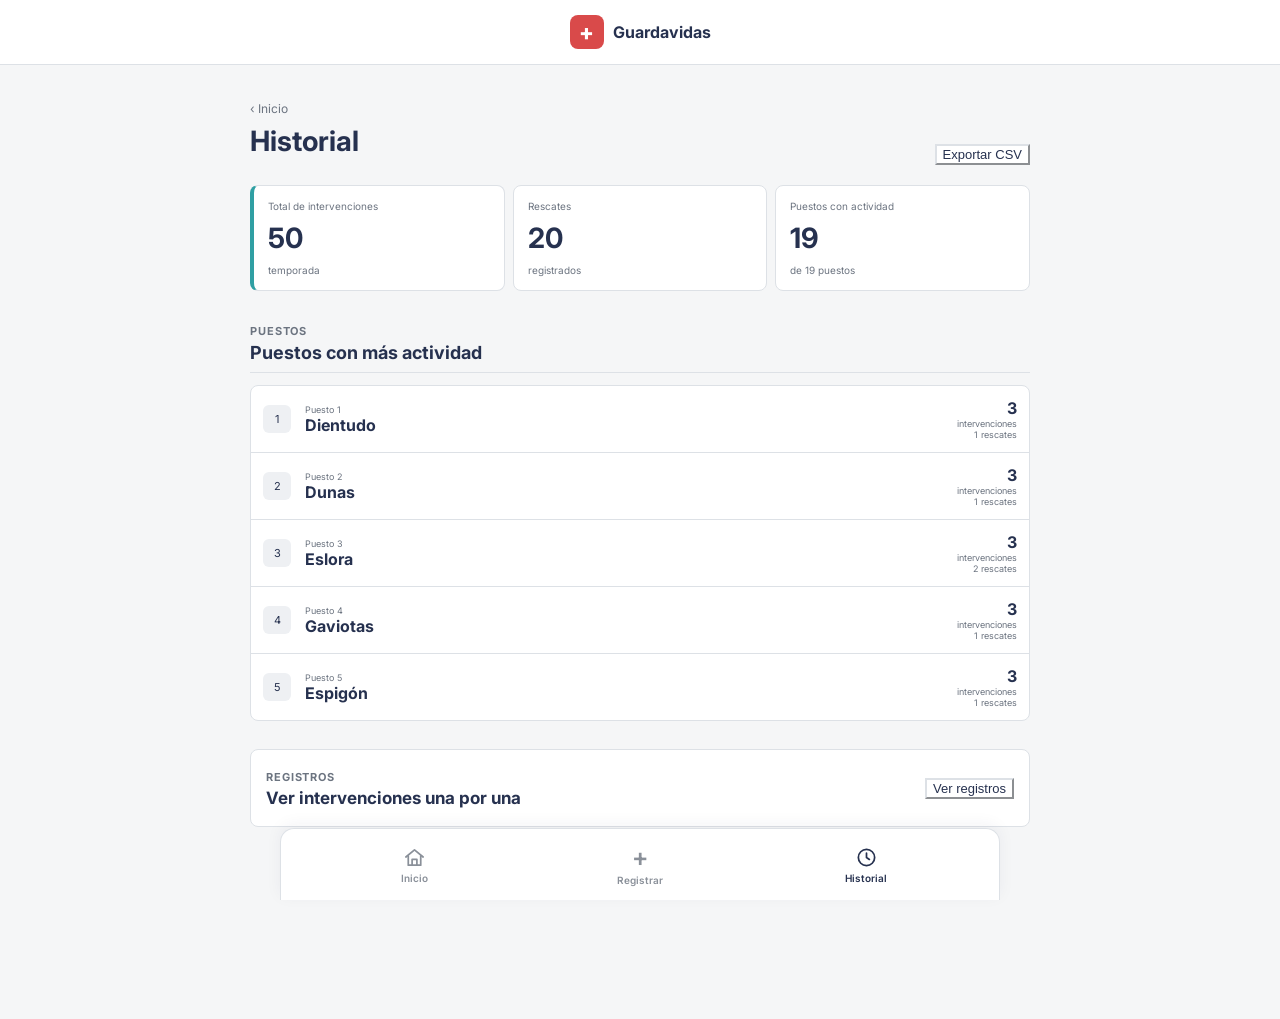
==== commit 6692bc78: "Remove Bootstrap from history" ====
--- a/history.html
+++ b/history.html
@@ -9,7 +9,6 @@
   <link rel="preconnect" href="https://fonts.googleapis.com">
   <link rel="preconnect" href="https://fonts.gstatic.com" crossorigin>
   <link href="https://fonts.googleapis.com/css2?family=Inter:wght@400;500;600;700;800&display=swap" rel="stylesheet">
-  <link href="https://cdn.jsdelivr.net/npm/bootstrap@5.3.8/dist/css/bootstrap.min.css" rel="stylesheet">
   <link rel="stylesheet" href="css/style.css">
   <link rel="manifest" href="manifest.json">
 </head>
--- a/css/style.css
+++ b/css/style.css
@@ -4,4 +4,16 @@
 
 /* Minimal UI */
 .home-minimal{max-width:680px;padding-top:56px}.home-hero{display:flex;justify-content:space-between;align-items:flex-start;gap:24px}.home-hero h1{font-size:38px;margin:4px 0}.home-hero .weather-chip{min-width:175px}.home-hero .weather-chip>span{font-size:25px}.home-hero .weather-chip div span,.home-hero .weather-chip div small{display:block;font-size:10px;color:var(--rg-muted)}.today-minimal{margin-top:48px;padding:24px 0;border-top:1px solid var(--rg-border);border-bottom:1px solid var(--rg-border);display:flex;align-items:center;justify-content:space-between}.today-minimal span{font-size:14px}.today-minimal strong{font-size:40px}.register-main-btn{display:block;margin-top:24px;padding:16px;text-align:center;text-decoration:none;background:var(--rg-navy);color:#fff;border-radius:8px;font-weight:600}.history-link{display:block;text-align:center;margin-top:20px;color:var(--rg-muted);font-size:13px;text-decoration:none}.register-page-head{margin-bottom:14px}.register-page-head h1{margin-top:12px}.form-step-head p,.step-label,.required-note{display:none}.form-step-head{margin-bottom:14px}.form-step-head h2{margin:0}.page-register .register-shell{max-width:720px}.page-history .history-shell{max-width:820px}.page-history .posts-section{display:none}.section-helper{display:none}
-@media(max-width:720px){.home-minimal{padding-top:30px}.home-hero{display:block}.home-hero .weather-chip{margin-top:18px;width:100%}.today-minimal{margin-top:30px}.register-main-btn{padding:17px}.page-register .form-progress-wrap{padding:11px}.page-register .form-step{border:0;padding:16px 0;background:transparent}.page-history .simple-activity-section{display:none}}+@media(max-width:720px){.home-minimal{padding-top:30px}.home-hero{display:block}.home-hero .weather-chip{margin-top:18px;width:100%}.today-minimal{margin-top:30px}.register-main-btn{padding:17px}.page-register .form-progress-wrap{padding:11px}.page-register .form-step{border:0;padding:16px 0;background:transparent}.page-history .simple-activity-section{display:none}}
+/* Bottom mobile-style navigation */
+body{padding-bottom:82px}
+.app-header-inner{justify-content:center}
+.brand{margin-right:0}
+.menu-btn,.nav{display:none!important}
+.bottom-nav{position:fixed;left:50%;bottom:0;transform:translateX(-50%);z-index:100;width:100%;max-width:720px;height:72px;padding:7px 20px calc(7px + env(safe-area-inset-bottom));background:rgba(255,255,255,.97);border-top:1px solid var(--rg-border);display:grid;grid-template-columns:repeat(3,1fr);box-shadow:0 -4px 16px rgba(38,49,79,.05)}
+.bottom-nav a{display:flex;flex-direction:column;align-items:center;justify-content:center;gap:3px;color:#8a9099;text-decoration:none;font-size:10px;font-weight:600}
+.bottom-nav a[aria-current=page]{color:var(--rg-navy)}
+.bottom-nav svg{width:23px;height:23px;fill:none;stroke:currentColor;stroke-width:1.8;stroke-linecap:round;stroke-linejoin:round}
+.bottom-plus{width:27px;height:27px;border-radius:50%;display:grid;place-items:center;font-size:25px;line-height:1;color:currentColor}
+.success-toast{bottom:92px}
+@media(min-width:721px){.bottom-nav{border-left:1px solid var(--rg-border);border-right:1px solid var(--rg-border);border-radius:14px 14px 0 0}.app-shell{padding-bottom:110px}}
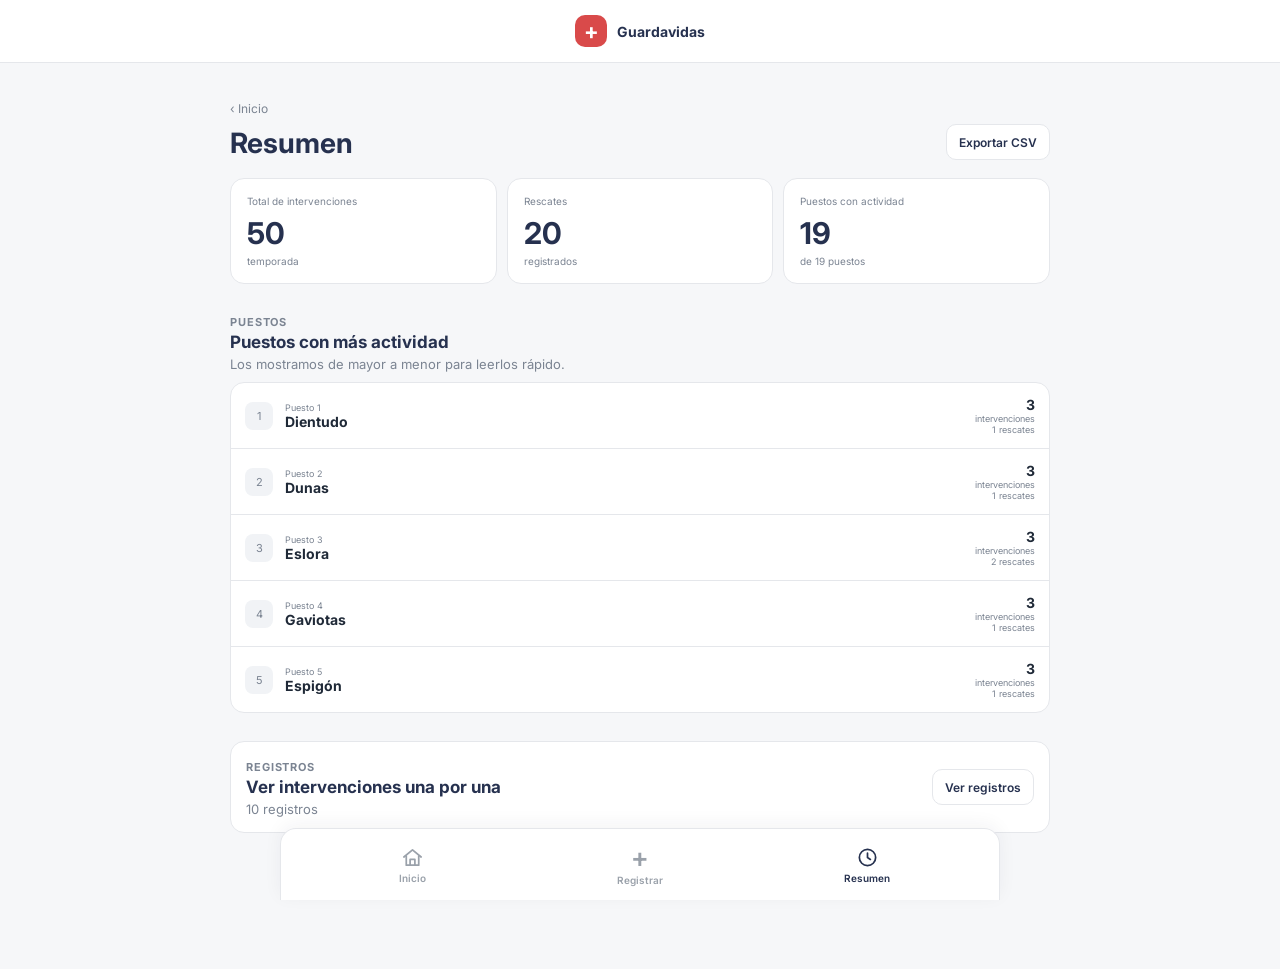
==== commit 0576a19c: "Rename history page to summary" ====
--- a/history.html
+++ b/history.html
@@ -5,7 +5,7 @@
   <meta name="viewport" content="width=device-width, initial-scale=1.0, viewport-fit=cover">
   <meta name="theme-color" content="#E95555">
   <meta name="description" content="Historial de intervenciones de guardavidas.">
-  <title>Historial · Registro Guardavidas</title>
+  <title>Resumen · Registro Guardavidas</title>
   <link rel="preconnect" href="https://fonts.googleapis.com">
   <link rel="preconnect" href="https://fonts.gstatic.com" crossorigin>
   <link href="https://fonts.googleapis.com/css2?family=Inter:wght@400;500;600;700;800&display=swap" rel="stylesheet">
@@ -33,7 +33,7 @@
         
         <div class="history-page-title">
           <div>
-            <h1 id="history-title">Historial</h1>
+            <h1 id="history-title">Resumen</h1>
             
           </div>
           <button class="btn btn-secondary small-btn" id="exportBtn" type="button">Exportar CSV</button>
@@ -174,7 +174,7 @@
   </a>
   <a href="history.html" aria-current="page">
     <svg viewBox="0 0 24 24" aria-hidden="true"><circle cx="12" cy="12" r="8.5"/><path d="M12 7.5V12l3 2"/></svg>
-    <span>Historial</span>
+    <span>Resumen</span>
   </a>
 </nav>
 <script src="js/app.js"></script>
--- a/css/style.css
+++ b/css/style.css
@@ -1,19 +1,1214 @@
-:root{--rg-red:#d94a4a;--rg-navy:#26314f;--rg-cyan:#2f9fa3;--rg-yellow:#e5b934;--rg-bg:#f5f6f7;--rg-border:#dde1e6;--rg-muted:#6c7480}
-*{box-sizing:border-box}body{font-family:Inter,system-ui,sans-serif;background:var(--rg-bg);color:var(--rg-navy);margin:0}.app-header{background:#fff;border-bottom:1px solid var(--rg-border);position:sticky;top:0;z-index:20}.app-header-inner{max-width:960px;margin:auto;min-height:64px;padding:0 20px;display:flex;align-items:center;gap:22px}.brand{display:flex;align-items:center;gap:9px;text-decoration:none;margin-right:auto;color:var(--rg-navy)}.brand-icon{width:34px;height:34px;border-radius:8px;background:var(--rg-red);color:#fff;display:grid;place-items:center;font-size:22px;font-weight:800}.brand-copy strong,.brand-copy small{display:block;line-height:1}.brand-copy strong{font-size:13px;letter-spacing:.08em}.brand-copy small{font-size:9px;margin-top:4px;letter-spacing:.12em}.header-status{font-size:12px;color:#27845b}.status-dot{display:inline-block;width:7px;height:7px;border-radius:50%;background:#27845b;margin-right:5px}.nav{display:flex;gap:4px}.nav a{text-decoration:none;color:var(--rg-muted);font-size:13px;font-weight:600;padding:9px 10px;border-radius:7px}.nav a[aria-current=page]{color:var(--rg-navy);background:#eef0f3}.nav-icon{display:none}.menu-btn{display:none;border:0;background:transparent;font-size:24px}.app-shell{max-width:960px;margin:auto;padding:32px 20px 60px}.location-label,.section-kicker,.card-label,.step-label{font-size:11px;font-weight:700;letter-spacing:.08em;text-transform:uppercase;color:var(--rg-muted)}.screen-top{display:flex;justify-content:space-between;gap:20px;align-items:flex-end;margin-bottom:18px}.screen-title{font-size:30px;margin:4px 0 0}.screen-date,.section-helper,.register-page-head p,.history-page-title p{color:var(--rg-muted);font-size:13px}.title-weather-row{display:flex;align-items:center;gap:12px}.weather-chip,.post-chip{background:#fff;border:1px solid var(--rg-border);border-radius:8px;padding:8px 10px}.weather-chip{display:flex;align-items:center;gap:8px}.weather-main{display:flex;gap:6px;align-items:center}.weather-label,.weather-wind,.post-chip span{font-size:10px;color:var(--rg-muted)}.weather-wind{display:block}.post-chip{text-align:right}.post-chip span,.post-chip strong{display:block}.post-chip strong{font-size:12px}.today-panel{background:#fff;border:1px solid var(--rg-border);border-left:4px solid var(--rg-cyan);border-radius:10px;padding:20px;display:flex;align-items:center;justify-content:space-between;gap:20px}.today-panel-copy strong{font-size:40px;margin:0 7px}.today-panel-copy small{color:var(--rg-muted)}.today-action,.btn-primary{background:var(--rg-navy)!important;border-color:var(--rg-navy)!important;color:#fff!important;text-decoration:none;border-radius:7px;padding:11px 15px;font-size:13px}.today-action span{margin-right:5px}.app-section{margin-top:30px}.section-bar{border-bottom:1px solid var(--rg-border);padding-bottom:9px;margin-bottom:12px}.section-bar h2{font-size:18px;margin:3px 0 0}.stats-grid{display:grid;grid-template-columns:repeat(5,1fr);gap:8px}.stat-card,.history-overview-card{background:#fff;border:1px solid var(--rg-border);border-radius:8px;padding:14px;min-height:105px}.stat-card span,.stat-card small,.history-overview-card span,.history-overview-card small{display:block;color:var(--rg-muted);font-size:10px}.stat-card strong,.history-overview-card strong{display:block;font-size:28px;margin:9px 0}.stat-card-highlight{border-left:4px solid var(--rg-red)}.app-footer{text-align:center;color:var(--rg-muted);font-size:11px;padding:24px}.register-page-head,.history-page-head{margin-bottom:20px}.back-link{text-decoration:none;color:var(--rg-muted);font-size:12px}.register-page-head h1,.history-page-title h1{font-size:28px;margin:7px 0}.task-help{display:none}.required-note{font-size:11px!important}.form-progress-wrap{background:#fff;border:1px solid var(--rg-border);border-radius:8px;padding:15px;margin-bottom:12px}.form-progress{list-style:none;display:flex;justify-content:space-between;padding:0;margin:0 0 10px}.form-progress li{display:flex;align-items:center;gap:7px;color:var(--rg-muted);font-size:11px}.form-progress li>span{width:25px;height:25px;border-radius:50%;border:1px solid var(--rg-border);display:grid;place-items:center}.form-progress li.is-current>span,.form-progress li.is-complete>span{background:var(--rg-yellow);border-color:var(--rg-yellow);color:var(--rg-navy)}.progress-track{height:3px;background:#eee}.progress-track span{display:block;height:100%;background:var(--rg-yellow)}.form-step{background:#fff;border:1px solid var(--rg-border);border-radius:8px;padding:22px}.form-step-head{margin-bottom:18px}.form-step-head h2{font-size:20px;margin:4px 0}.form-step-head p{font-size:12px;color:var(--rg-muted)}.form-row.two-columns{display:grid;grid-template-columns:1fr 1fr;gap:12px}.field{margin-bottom:14px}.field label{display:block;font-size:12px;font-weight:600;margin-bottom:5px}.field input,.field select,.field textarea{display:block;width:100%;border:1px solid #ced4da;border-radius:6px;padding:.65rem .75rem;background:#fff}.field input:focus,.field select:focus,.field textarea:focus{border-color:#8fa0b8;outline:0;box-shadow:0 0 0 .2rem rgba(38,49,79,.1)}.form-actions{display:flex;justify-content:flex-end;gap:8px;margin-top:8px}.btn{font-size:13px}.btn-secondary{background:#fff!important;color:var(--rg-navy)!important;border-color:var(--rg-border)!important}.registration-summary{background:#f7f8f9;border:1px solid var(--rg-border);border-radius:7px;padding:12px;margin-bottom:15px;display:grid;grid-template-columns:repeat(4,1fr);gap:8px}.registration-summary span,.registration-summary strong{display:block;font-size:10px}.registration-summary span{color:var(--rg-muted)}.registration-summary strong{margin-top:3px}.form-feedback:not(:empty){padding:10px;margin-top:10px;background:#fff0f0;color:#923737;border-radius:6px;font-size:12px}.history-page-title{display:flex;align-items:flex-end;justify-content:space-between;gap:15px}.history-overview{display:grid;grid-template-columns:repeat(3,1fr);gap:8px}.history-overview-card.primary{border-left:4px solid var(--rg-cyan)}.simple-activity-section,.posts-section,.records-section{margin-top:28px}.simple-ranking-card,.filters-card,.records-toggle-row{background:#fff;border:1px solid var(--rg-border);border-radius:8px}.simple-ranking-row{display:grid;grid-template-columns:32px 1fr auto;gap:10px;align-items:center;padding:12px;border-bottom:1px solid var(--rg-border)}.simple-ranking-row:last-child{border-bottom:0}.simple-ranking-position{width:28px;height:28px;background:#eef0f3;border-radius:6px;display:grid;place-items:center;font-size:11px}.simple-ranking-name small,.simple-ranking-name strong,.simple-ranking-values strong,.simple-ranking-values span,.simple-ranking-values small{display:block}.simple-ranking-name small,.simple-ranking-values span,.simple-ranking-values small{font-size:9px;color:var(--rg-muted)}.simple-ranking-values{text-align:right}.post-cards-grid{display:grid;grid-template-columns:repeat(3,1fr);gap:8px}.post-stat-card{background:#fff;border:1px solid var(--rg-border);border-radius:8px;padding:13px;text-align:left}.post-number{font-size:9px;color:var(--rg-muted)}.post-name{display:block;margin:4px 0 12px}.post-stat-values{display:flex;gap:18px}.post-stat-values span,.post-stat-values small{display:block}.post-stat-values small{font-size:8px;color:var(--rg-muted)}.is-extra-post{display:none}.post-cards-grid.show-all .is-extra-post{display:block}.posts-more-row{text-align:center;margin-top:10px}.records-toggle-row{padding:15px;display:flex;justify-content:space-between;align-items:center}.records-toggle-row h2{font-size:17px;margin:3px 0}.records-panel{margin-top:10px}.filters-card{padding:14px;margin-bottom:10px}.filters{display:grid;grid-template-columns:repeat(3,1fr);gap:10px}.filters .field{margin:0}.history-list{display:grid;gap:8px}.history-card{background:#fff;border:1px solid var(--rg-border);border-radius:8px;padding:14px;display:grid;grid-template-columns:90px 180px 1fr auto;gap:14px;align-items:center}.history-date strong,.history-date span,.history-main strong,.history-main span{display:block}.history-date span,.history-main span{font-size:10px;color:var(--rg-muted)}.history-type{font-size:9px!important;text-transform:uppercase}.history-detail p{font-size:11px;margin:2px 0}.delete-btn{border:1px solid #efcccc;background:#fff;color:#a43e3e;border-radius:6px;padding:6px 8px;font-size:10px}.empty-state{text-align:center;background:#fff;border:1px solid var(--rg-border);padding:30px;border-radius:8px}.success-toast{position:fixed;right:18px;bottom:18px;display:none;background:var(--rg-navy);color:#fff;padding:12px 14px;border-radius:8px;z-index:50;font-size:12px}.success-toast.show{display:flex;align-items:center;gap:8px}.toast-action{border:0;background:transparent;color:#fff;text-decoration:underline}
-@media(max-width:720px){.app-header-inner{padding:0 14px}.header-status{display:none}.menu-btn{display:block}.nav{display:none;position:absolute;top:64px;left:0;right:0;background:#fff;border-bottom:1px solid var(--rg-border);padding:8px 14px}.nav.open{display:flex}.nav a{flex:1;text-align:center}.app-shell{padding:20px 12px 80px}.screen-top{display:block}.post-chip{margin-top:10px;text-align:left}.title-weather-row{justify-content:space-between}.today-panel{display:block}.today-action{display:block;text-align:center;margin-top:14px}.stats-grid{grid-template-columns:repeat(2,1fr)}.stat-card:first-child{grid-column:1/-1;min-height:auto}.form-progress small{display:none}.form-step{padding:16px}.form-row.two-columns,.registration-summary,.filters{grid-template-columns:1fr}.history-overview{grid-template-columns:1fr}.post-cards-grid{grid-template-columns:repeat(2,1fr)}.history-card{grid-template-columns:75px 1fr}.history-detail,.history-actions{grid-column:1/-1}.records-toggle-row,.history-page-title{align-items:flex-start}.history-page-title{flex-direction:column}.success-toast{left:12px;right:12px;bottom:75px}}
-
-/* Minimal UI */
-.home-minimal{max-width:680px;padding-top:56px}.home-hero{display:flex;justify-content:space-between;align-items:flex-start;gap:24px}.home-hero h1{font-size:38px;margin:4px 0}.home-hero .weather-chip{min-width:175px}.home-hero .weather-chip>span{font-size:25px}.home-hero .weather-chip div span,.home-hero .weather-chip div small{display:block;font-size:10px;color:var(--rg-muted)}.today-minimal{margin-top:48px;padding:24px 0;border-top:1px solid var(--rg-border);border-bottom:1px solid var(--rg-border);display:flex;align-items:center;justify-content:space-between}.today-minimal span{font-size:14px}.today-minimal strong{font-size:40px}.register-main-btn{display:block;margin-top:24px;padding:16px;text-align:center;text-decoration:none;background:var(--rg-navy);color:#fff;border-radius:8px;font-weight:600}.history-link{display:block;text-align:center;margin-top:20px;color:var(--rg-muted);font-size:13px;text-decoration:none}.register-page-head{margin-bottom:14px}.register-page-head h1{margin-top:12px}.form-step-head p,.step-label,.required-note{display:none}.form-step-head{margin-bottom:14px}.form-step-head h2{margin:0}.page-register .register-shell{max-width:720px}.page-history .history-shell{max-width:820px}.page-history .posts-section{display:none}.section-helper{display:none}
-@media(max-width:720px){.home-minimal{padding-top:30px}.home-hero{display:block}.home-hero .weather-chip{margin-top:18px;width:100%}.today-minimal{margin-top:30px}.register-main-btn{padding:17px}.page-register .form-progress-wrap{padding:11px}.page-register .form-step{border:0;padding:16px 0;background:transparent}.page-history .simple-activity-section{display:none}}
-/* Bottom mobile-style navigation */
-body{padding-bottom:82px}
-.app-header-inner{justify-content:center}
-.brand{margin-right:0}
-.menu-btn,.nav{display:none!important}
-.bottom-nav{position:fixed;left:50%;bottom:0;transform:translateX(-50%);z-index:100;width:100%;max-width:720px;height:72px;padding:7px 20px calc(7px + env(safe-area-inset-bottom));background:rgba(255,255,255,.97);border-top:1px solid var(--rg-border);display:grid;grid-template-columns:repeat(3,1fr);box-shadow:0 -4px 16px rgba(38,49,79,.05)}
-.bottom-nav a{display:flex;flex-direction:column;align-items:center;justify-content:center;gap:3px;color:#8a9099;text-decoration:none;font-size:10px;font-weight:600}
-.bottom-nav a[aria-current=page]{color:var(--rg-navy)}
-.bottom-nav svg{width:23px;height:23px;fill:none;stroke:currentColor;stroke-width:1.8;stroke-linecap:round;stroke-linejoin:round}
-.bottom-plus{width:27px;height:27px;border-radius:50%;display:grid;place-items:center;font-size:25px;line-height:1;color:currentColor}
-.success-toast{bottom:92px}
-@media(min-width:721px){.bottom-nav{border-left:1px solid var(--rg-border);border-right:1px solid var(--rg-border);border-radius:14px 14px 0 0}.app-shell{padding-bottom:110px}}
+:root {
+  --bg: #f6f7f9;
+  --surface: #ffffff;
+  --text: #1f2937;
+  --muted: #7b8492;
+  --border: #e5e7eb;
+  --primary: #26314f;
+  --danger: #d94a4a;
+  --accent: #2f9fa3;
+  --yellow: #f2c94c;
+  --radius: 14px;
+}
+
+* {
+  box-sizing: border-box;
+}
+
+body {
+  margin: 0;
+  padding-bottom: 88px;
+  background: var(--bg);
+  color: var(--text);
+  font-family: Inter, system-ui, sans-serif;
+  font-size: 14px;
+}
+
+a {
+  color: inherit;
+}
+
+button,
+input,
+select,
+textarea {
+  font: inherit;
+}
+
+button {
+  cursor: pointer;
+}
+
+[hidden] {
+  display: none !important;
+}
+
+/* Header */
+
+.app-header {
+  position: sticky;
+  top: 0;
+  z-index: 20;
+  background: rgba(255, 255, 255, 0.96);
+  border-bottom: 1px solid var(--border);
+}
+
+.app-header-inner {
+  max-width: 900px;
+  height: 62px;
+  margin: 0 auto;
+  padding: 0 20px;
+  display: flex;
+  align-items: center;
+  justify-content: center;
+}
+
+.brand {
+  display: flex;
+  align-items: center;
+  gap: 10px;
+  color: var(--primary);
+  text-decoration: none;
+  font-weight: 700;
+}
+
+.brand-icon {
+  width: 32px;
+  height: 32px;
+  display: grid;
+  place-items: center;
+  border-radius: 10px;
+  background: var(--danger);
+  color: white;
+  font-size: 22px;
+  line-height: 1;
+}
+
+/* Layout */
+
+.app-shell {
+  width: min(100% - 32px, 900px);
+  margin: 0 auto;
+  padding: 36px 0 48px;
+}
+
+.location-label,
+.section-kicker {
+  color: var(--muted);
+  font-size: 11px;
+  font-weight: 700;
+  letter-spacing: .08em;
+  text-transform: uppercase;
+}
+
+.screen-date,
+.section-helper {
+  margin: 4px 0 0;
+  color: var(--muted);
+  font-size: 13px;
+}
+
+/* Inicio */
+
+.home-minimal {
+  max-width: 680px;
+  padding-top: 52px;
+}
+
+.home-hero {
+  display: flex;
+  justify-content: space-between;
+  align-items: flex-start;
+  gap: 24px;
+}
+
+.home-hero h1 {
+  margin: 4px 0 0;
+  color: var(--primary);
+  font-size: 40px;
+  line-height: 1.1;
+}
+
+.weather-chip {
+  min-width: 190px;
+  display: flex;
+  align-items: center;
+  gap: 10px;
+  padding: 14px;
+  background: var(--surface);
+  border: 1px solid var(--border);
+  border-radius: var(--radius);
+}
+
+.weather-chip > span {
+  font-size: 26px;
+}
+
+.weather-chip div {
+  min-width: 0;
+}
+
+.weather-chip strong,
+.weather-chip span,
+.weather-chip small {
+  display: block;
+}
+
+.weather-chip strong {
+  color: var(--primary);
+  font-size: 17px;
+}
+
+.weather-chip span,
+.weather-chip small {
+  margin-top: 2px;
+  color: var(--muted);
+  font-size: 10px;
+}
+
+.today-minimal {
+  margin-top: 42px;
+  padding: 22px 2px;
+  display: flex;
+  align-items: center;
+  justify-content: space-between;
+  border-top: 1px solid var(--border);
+  border-bottom: 1px solid var(--border);
+}
+
+.today-minimal span {
+  color: var(--muted);
+  font-weight: 500;
+}
+
+.today-minimal strong {
+  color: var(--primary);
+  font-size: 38px;
+}
+
+.register-main-btn {
+  display: block;
+  margin-top: 22px;
+  padding: 15px 18px;
+  border-radius: 12px;
+  background: var(--primary);
+  color: white;
+  text-align: center;
+  text-decoration: none;
+  font-weight: 600;
+}
+
+.register-main-btn:hover {
+  opacity: .94;
+}
+
+.history-link {
+  display: block;
+  margin-top: 18px;
+  color: var(--muted);
+  text-align: center;
+  text-decoration: none;
+  font-size: 13px;
+}
+
+/* Botones */
+
+.btn {
+  min-height: 42px;
+  padding: 10px 14px;
+  border: 1px solid transparent;
+  border-radius: 10px;
+  background: white;
+  color: var(--text);
+  font-weight: 600;
+}
+
+.btn-primary {
+  background: var(--primary);
+  color: white;
+}
+
+.btn-secondary {
+  background: var(--surface);
+  border-color: var(--border);
+  color: var(--primary);
+}
+
+.small-btn {
+  min-height: 36px;
+  padding: 8px 12px;
+  font-size: 12px;
+}
+
+/* Registrar */
+
+.register-shell {
+  max-width: 720px;
+}
+
+.register-page-head,
+.history-page-head {
+  margin-bottom: 18px;
+}
+
+.back-link {
+  color: var(--muted);
+  text-decoration: none;
+  font-size: 12px;
+}
+
+.register-page-head h1,
+.history-page-title h1 {
+  margin: 10px 0 0;
+  color: var(--primary);
+  font-size: 28px;
+}
+
+.form-progress-wrap {
+  margin-bottom: 14px;
+  padding: 14px 16px;
+  background: var(--surface);
+  border: 1px solid var(--border);
+  border-radius: var(--radius);
+}
+
+.form-progress {
+  margin: 0 0 10px;
+  padding: 0;
+  display: flex;
+  justify-content: space-between;
+  list-style: none;
+}
+
+.form-progress li {
+  display: flex;
+  align-items: center;
+  gap: 7px;
+  color: var(--muted);
+  font-size: 11px;
+}
+
+.form-progress li > span {
+  width: 26px;
+  height: 26px;
+  display: grid;
+  place-items: center;
+  border: 1px solid var(--border);
+  border-radius: 50%;
+  background: white;
+}
+
+.form-progress li.is-current > span,
+.form-progress li.is-complete > span {
+  background: var(--yellow);
+  border-color: var(--yellow);
+  color: var(--primary);
+}
+
+.progress-track {
+  height: 3px;
+  overflow: hidden;
+  border-radius: 999px;
+  background: #edf0f3;
+}
+
+.progress-track span {
+  display: block;
+  height: 100%;
+  background: var(--yellow);
+  transition: width .2s ease;
+}
+
+.form-step {
+  padding: 22px;
+  background: var(--surface);
+  border: 1px solid var(--border);
+  border-radius: var(--radius);
+}
+
+.form-step-head {
+  margin-bottom: 18px;
+}
+
+.form-step-head h2 {
+  margin: 0;
+  color: var(--primary);
+  font-size: 19px;
+}
+
+.form-row.two-columns {
+  display: grid;
+  grid-template-columns: 1fr 1fr;
+  gap: 12px;
+}
+
+.field {
+  margin-bottom: 14px;
+}
+
+.field label {
+  display: block;
+  margin-bottom: 6px;
+  font-size: 12px;
+  font-weight: 600;
+}
+
+.field input,
+.field select,
+.field textarea {
+  width: 100%;
+  padding: 11px 12px;
+  border: 1px solid var(--border);
+  border-radius: 10px;
+  background: #fff;
+  color: var(--text);
+  outline: none;
+}
+
+.field textarea {
+  resize: vertical;
+}
+
+.field input:focus,
+.field select:focus,
+.field textarea:focus {
+  border-color: #9aa5b5;
+  box-shadow: 0 0 0 3px rgba(38, 49, 79, .07);
+}
+
+.optional {
+  color: var(--muted);
+  font-weight: 400;
+}
+
+.form-actions {
+  display: flex;
+  justify-content: flex-end;
+  gap: 8px;
+  margin-top: 8px;
+}
+
+.registration-summary {
+  margin-bottom: 16px;
+  padding: 14px;
+  display: grid;
+  grid-template-columns: repeat(4, 1fr);
+  gap: 10px;
+  border-radius: 12px;
+  background: #f8f9fb;
+  border: 1px solid var(--border);
+}
+
+.registration-summary span,
+.registration-summary strong {
+  display: block;
+  font-size: 10px;
+}
+
+.registration-summary span {
+  color: var(--muted);
+}
+
+.registration-summary strong {
+  margin-top: 3px;
+  color: var(--primary);
+}
+
+.form-feedback:not(:empty) {
+  margin-top: 12px;
+  padding: 10px 12px;
+  border-radius: 10px;
+  background: #fff1f1;
+  color: #9c3d3d;
+  font-size: 12px;
+}
+
+/* Historial */
+
+.history-shell {
+  max-width: 820px;
+}
+
+.history-page-title {
+  display: flex;
+  align-items: flex-end;
+  justify-content: space-between;
+  gap: 14px;
+}
+
+.history-overview {
+  display: grid;
+  grid-template-columns: repeat(3, 1fr);
+  gap: 10px;
+}
+
+.history-overview-card {
+  padding: 16px;
+  background: var(--surface);
+  border: 1px solid var(--border);
+  border-radius: var(--radius);
+}
+
+.history-overview-card span,
+.history-overview-card small,
+.history-overview-card strong {
+  display: block;
+}
+
+.history-overview-card span,
+.history-overview-card small {
+  color: var(--muted);
+  font-size: 10px;
+}
+
+.history-overview-card strong {
+  margin: 8px 0 4px;
+  color: var(--primary);
+  font-size: 30px;
+}
+
+.simple-activity-section,
+.records-section {
+  margin-top: 28px;
+}
+
+.posts-section {
+  display: none;
+}
+
+.section-bar {
+  margin-bottom: 10px;
+}
+
+.section-bar h2,
+.records-toggle-row h2 {
+  margin: 3px 0 0;
+  color: var(--primary);
+  font-size: 17px;
+}
+
+.simple-ranking-card,
+.filters-card,
+.records-toggle-row {
+  background: var(--surface);
+  border: 1px solid var(--border);
+  border-radius: var(--radius);
+}
+
+.simple-ranking-row {
+  padding: 13px 14px;
+  display: grid;
+  grid-template-columns: 30px 1fr auto;
+  gap: 10px;
+  align-items: center;
+  border-bottom: 1px solid var(--border);
+}
+
+.simple-ranking-row:last-child {
+  border-bottom: 0;
+}
+
+.simple-ranking-position {
+  width: 28px;
+  height: 28px;
+  display: grid;
+  place-items: center;
+  border-radius: 8px;
+  background: #f1f3f6;
+  color: var(--muted);
+  font-size: 11px;
+}
+
+.simple-ranking-name small,
+.simple-ranking-name strong,
+.simple-ranking-values strong,
+.simple-ranking-values span,
+.simple-ranking-values small {
+  display: block;
+}
+
+.simple-ranking-name small,
+.simple-ranking-values span,
+.simple-ranking-values small {
+  color: var(--muted);
+  font-size: 9px;
+}
+
+.simple-ranking-values {
+  text-align: right;
+}
+
+.records-toggle-row {
+  padding: 15px;
+  display: flex;
+  align-items: center;
+  justify-content: space-between;
+  gap: 14px;
+}
+
+.records-panel {
+  margin-top: 10px;
+}
+
+.filters-card {
+  margin-bottom: 10px;
+  padding: 14px;
+}
+
+.filters {
+  display: grid;
+  grid-template-columns: repeat(3, 1fr);
+  gap: 10px;
+}
+
+.filters .field {
+  margin: 0;
+}
+
+.history-list {
+  display: grid;
+  gap: 8px;
+}
+
+.history-card {
+  padding: 14px;
+  display: grid;
+  grid-template-columns: 90px 170px 1fr auto;
+  gap: 14px;
+  align-items: center;
+  background: var(--surface);
+  border: 1px solid var(--border);
+  border-radius: 12px;
+}
+
+.history-date strong,
+.history-date span,
+.history-main strong,
+.history-main span {
+  display: block;
+}
+
+.history-date span,
+.history-main span {
+  color: var(--muted);
+  font-size: 10px;
+}
+
+.history-type {
+  color: var(--accent) !important;
+  font-size: 9px !important;
+  font-weight: 700;
+  text-transform: uppercase;
+}
+
+.history-detail p {
+  margin: 2px 0;
+  font-size: 11px;
+}
+
+.delete-btn {
+  padding: 7px 9px;
+  border: 1px solid #f0cccc;
+  border-radius: 8px;
+  background: white;
+  color: #a84343;
+  font-size: 10px;
+}
+
+.empty-state {
+  padding: 30px;
+  text-align: center;
+  background: var(--surface);
+  border: 1px solid var(--border);
+  border-radius: var(--radius);
+}
+
+.empty-state p {
+  color: var(--muted);
+}
+
+/* Toast */
+
+.success-toast {
+  position: fixed;
+  left: 50%;
+  bottom: 92px;
+  z-index: 110;
+  width: min(calc(100% - 32px), 460px);
+  padding: 12px 14px;
+  display: none;
+  align-items: center;
+  justify-content: space-between;
+  gap: 10px;
+  transform: translateX(-50%);
+  border-radius: 12px;
+  background: var(--primary);
+  color: white;
+  font-size: 12px;
+}
+
+.success-toast.show {
+  display: flex;
+}
+
+.toast-action {
+  border: 0;
+  background: transparent;
+  color: white;
+  text-decoration: underline;
+}
+
+/* Navegación inferior */
+
+.bottom-nav {
+  position: fixed;
+  left: 50%;
+  bottom: 0;
+  z-index: 100;
+  width: min(100%, 720px);
+  height: 72px;
+  padding: 6px 18px calc(6px + env(safe-area-inset-bottom));
+  display: grid;
+  grid-template-columns: repeat(3, 1fr);
+  transform: translateX(-50%);
+  background: rgba(255, 255, 255, .97);
+  border: 1px solid var(--border);
+  border-bottom: 0;
+  border-radius: 16px 16px 0 0;
+  box-shadow: 0 -4px 18px rgba(31, 41, 55, .05);
+}
+
+.bottom-nav a {
+  display: flex;
+  flex-direction: column;
+  align-items: center;
+  justify-content: center;
+  gap: 3px;
+  color: #9aa1aa;
+  text-decoration: none;
+  font-size: 10px;
+  font-weight: 600;
+}
+
+.bottom-nav a[aria-current="page"] {
+  color: var(--primary);
+}
+
+.bottom-nav svg {
+  width: 23px;
+  height: 23px;
+  fill: none;
+  stroke: currentColor;
+  stroke-width: 1.8;
+  stroke-linecap: round;
+  stroke-linejoin: round;
+}
+
+.bottom-plus {
+  width: 27px;
+  height: 27px;
+  display: grid;
+  place-items: center;
+  font-size: 27px;
+  line-height: 1;
+}
+
+/* Responsive */
+
+@media (max-width: 720px) {
+  .app-header-inner {
+    padding: 0 14px;
+  }
+
+  .app-shell {
+    width: min(100% - 24px, 900px);
+    padding-top: 22px;
+  }
+
+  .home-minimal {
+    padding-top: 30px;
+  }
+
+  .home-hero {
+    display: block;
+  }
+
+  .weather-chip {
+    width: 100%;
+    margin-top: 18px;
+  }
+
+  .today-minimal {
+    margin-top: 28px;
+  }
+
+  .form-progress-wrap {
+    padding: 12px;
+  }
+
+  .form-progress small {
+    display: none;
+  }
+
+  .form-step {
+    padding: 18px 14px;
+  }
+
+  .form-row.two-columns,
+  .registration-summary,
+  .filters,
+  .history-overview {
+    grid-template-columns: 1fr;
+  }
+
+  .history-page-title {
+    align-items: flex-start;
+  }
+
+  .simple-activity-section {
+    display: none;
+  }
+
+  .history-card {
+    grid-template-columns: 72px 1fr;
+  }
+
+  .history-detail,
+  .history-actions {
+    grid-column: 1 / -1;
+  }
+
+  .records-toggle-row {
+    align-items: flex-start;
+  }
+}
+
+
+/* Dashboard de inicio */
+
+.dashboard-label {
+  display: block;
+  color: var(--muted);
+  font-size: 10px;
+  font-weight: 700;
+  letter-spacing: .08em;
+  text-transform: uppercase;
+}
+
+.sea-status-card {
+  margin-top: 28px;
+  padding: 16px 18px;
+  display: flex;
+  align-items: center;
+  justify-content: space-between;
+  gap: 18px;
+  background: var(--surface);
+  border: 1px solid var(--border);
+  border-radius: var(--radius);
+}
+
+.sea-status-card strong {
+  display: block;
+  margin-top: 5px;
+  color: var(--primary);
+  font-size: 18px;
+}
+
+.sea-status-card small {
+  max-width: 250px;
+  color: var(--muted);
+  text-align: right;
+  font-size: 10px;
+  line-height: 1.4;
+}
+
+.today-dashboard,
+.recent-section {
+  margin-top: 28px;
+}
+
+.dashboard-section-head {
+  margin-bottom: 10px;
+  display: flex;
+  align-items: flex-end;
+  justify-content: space-between;
+  gap: 16px;
+}
+
+.dashboard-section-head h2 {
+  margin: 3px 0 0;
+  color: var(--primary);
+  font-size: 17px;
+}
+
+.dashboard-section-head a {
+  color: var(--muted);
+  text-decoration: none;
+  font-size: 11px;
+}
+
+.today-stats {
+  display: grid;
+  grid-template-columns: repeat(3, 1fr);
+  gap: 10px;
+}
+
+.today-stats article {
+  padding: 16px;
+  background: var(--surface);
+  border: 1px solid var(--border);
+  border-radius: var(--radius);
+}
+
+.today-stats strong,
+.today-stats span {
+  display: block;
+}
+
+.today-stats strong {
+  color: var(--primary);
+  font-size: 28px;
+}
+
+.today-stats span {
+  margin-top: 4px;
+  color: var(--muted);
+  font-size: 10px;
+}
+
+.recent-list {
+  overflow: hidden;
+  background: var(--surface);
+  border: 1px solid var(--border);
+  border-radius: var(--radius);
+}
+
+.recent-item {
+  padding: 13px 15px;
+  display: grid;
+  grid-template-columns: 58px 1fr auto;
+  gap: 12px;
+  align-items: center;
+  border-bottom: 1px solid var(--border);
+}
+
+.recent-item:last-child {
+  border-bottom: 0;
+}
+
+.recent-time {
+  color: var(--primary);
+  font-size: 12px;
+  font-weight: 700;
+}
+
+.recent-main strong,
+.recent-main span {
+  display: block;
+}
+
+.recent-main strong {
+  color: var(--text);
+  font-size: 12px;
+}
+
+.recent-main span,
+.recent-post {
+  margin-top: 2px;
+  color: var(--muted);
+  font-size: 10px;
+}
+
+.recent-empty {
+  margin: 0;
+  padding: 20px 15px;
+  color: var(--muted);
+  text-align: center;
+  font-size: 12px;
+}
+
+@media (max-width: 520px) {
+  .sea-status-card {
+    align-items: flex-start;
+  }
+
+  .sea-status-card small {
+    max-width: 145px;
+  }
+
+  .today-stats article {
+    padding: 14px 10px;
+  }
+
+  .today-stats strong {
+    font-size: 24px;
+  }
+
+  .recent-item {
+    grid-template-columns: 50px 1fr;
+  }
+
+  .recent-post {
+    grid-column: 2;
+  }
+}
+
+
+/* Mareas */
+
+.tides-section {
+  margin-top: 28px;
+}
+
+.tides-grid {
+  display: grid;
+  grid-template-columns: repeat(4, 1fr);
+  gap: 8px;
+}
+
+.tide-card {
+  position: relative;
+  padding: 14px;
+  border: 1px solid transparent;
+  border-radius: var(--radius);
+}
+
+.tide-high {
+  background: #eaf4f7;
+  border-color: #d8ebef;
+}
+
+.tide-low {
+  background: #fff7dd;
+  border-color: #f4e8b9;
+}
+
+.tide-card span,
+.tide-card strong,
+.tide-card small {
+  display: block;
+}
+
+.tide-card span {
+  color: var(--muted);
+  font-size: 9px;
+  font-weight: 700;
+  text-transform: uppercase;
+}
+
+.tide-card strong {
+  margin-top: 6px;
+  color: var(--primary);
+  font-size: 19px;
+}
+
+.tide-card small {
+  margin-top: 2px;
+  color: var(--muted);
+  font-size: 10px;
+}
+
+.tide-card.is-next {
+  border-color: var(--primary);
+}
+
+.tide-card.is-next::after {
+  content: "Próxima";
+  position: absolute;
+  top: 8px;
+  right: 8px;
+  padding: 3px 6px;
+  border-radius: 999px;
+  background: rgba(255,255,255,.7);
+  color: var(--primary);
+  font-size: 8px;
+  font-weight: 700;
+}
+
+.tides-source {
+  display: block;
+  margin-top: 7px;
+  color: var(--muted);
+  font-size: 9px;
+  text-align: right;
+}
+
+@media (max-width: 520px) {
+  .tides-grid {
+    grid-template-columns: repeat(2, 1fr);
+  }
+}
+
+
+/* Identidad guardavidas en Inicio */
+
+.page-home .app-header {
+  background: #c93f3f;
+  border-bottom-color: #b83737;
+}
+
+.page-home .brand {
+  color: #fff;
+}
+
+.page-home .brand-icon {
+  background: rgba(255,255,255,.16);
+  color: #fff;
+  border: 1px solid rgba(255,255,255,.28);
+}
+
+.page-home .home-hero {
+  padding: 20px;
+  background: #fff1f1;
+  border: 1px solid #f2d3d3;
+  border-radius: 18px;
+}
+
+.page-home .home-hero h1 {
+  color: #a93232;
+}
+
+.page-home .location-label {
+  color: #b34a4a;
+}
+
+.page-home .today-stats article:first-child {
+  border-color: #f0cece;
+  background: #fff5f5;
+}
+
+.page-home .today-stats article:first-child strong {
+  color: #c93f3f;
+}
+
+.page-home .bottom-nav a[aria-current="page"] {
+  color: #c93f3f;
+}
+
+/* Bandera / condición del mar */
+
+.sea-status-main {
+  display: flex;
+  align-items: center;
+  gap: 12px;
+}
+
+.flag-swatch {
+  flex: 0 0 auto;
+  width: 42px;
+  height: 28px;
+  border-radius: 6px;
+  border: 1px solid rgba(31,41,55,.12);
+  background: #e5e7eb;
+}
+
+.sea-status-card.flag-good {
+  background: #f3fbfe;
+  border-color: #cdeaf5;
+}
+
+.sea-status-card.flag-good .flag-swatch {
+  background: #78cceb;
+}
+
+.sea-status-card.flag-doubt {
+  background: #fffbed;
+  border-color: #f0df9b;
+}
+
+.sea-status-card.flag-doubt .flag-swatch {
+  background: linear-gradient(135deg, #f2c94c 0 50%, #1f2937 50% 100%);
+}
+
+.sea-status-card.flag-danger {
+  background: #fff1f1;
+  border-color: #efcaca;
+}
+
+.sea-status-card.flag-danger .flag-swatch {
+  background: linear-gradient(135deg, #d94a4a 0 50%, #1f2937 50% 100%);
+}
+
+.sea-status-card.flag-neutral .flag-swatch {
+  background: #dfe3e8;
+}
+
+@media (max-width: 520px) {
+  .page-home .home-hero {
+    padding: 18px;
+  }
+
+  .flag-swatch {
+    width: 38px;
+    height: 25px;
+  }
+}
+
+
+/* Alertas operativas */
+
+.active-alerts-banner {
+  margin-top: 18px;
+  padding: 14px 16px;
+  display: flex;
+  align-items: center;
+  gap: 12px;
+  border: 1px solid var(--border);
+  border-radius: var(--radius);
+  background: #eef0f3;
+}
+
+.alert-status-icon {
+  flex: 0 0 auto;
+  width: 34px;
+  height: 34px;
+  display: grid;
+  place-items: center;
+  border-radius: 50%;
+  background: #d9dde3;
+  color: #6f7782;
+  font-size: 16px;
+  font-weight: 700;
+}
+
+.alert-status-copy strong,
+.alert-status-copy small {
+  display: block;
+}
+
+.alert-status-copy strong {
+  margin-top: 3px;
+  color: var(--primary);
+  font-size: 14px;
+}
+
+.alert-status-copy small {
+  margin-top: 2px;
+  color: var(--muted);
+  font-size: 10px;
+}
+
+/* Preparado para alertas reales */
+.active-alerts-banner.is-warning {
+  background: #fff7dd;
+  border-color: #efd77b;
+}
+
+.active-alerts-banner.is-warning .alert-status-icon {
+  background: #f2c94c;
+  color: #1f2937;
+}
+
+.active-alerts-banner.is-danger {
+  background: #fff0f0;
+  border-color: #e9b9b9;
+}
+
+.active-alerts-banner.is-danger .alert-status-icon {
+  background: #c93f3f;
+  color: #fff;
+}
+
+.active-alerts-banner.is-danger .alert-status-copy strong {
+  color: #a93232;
+}
